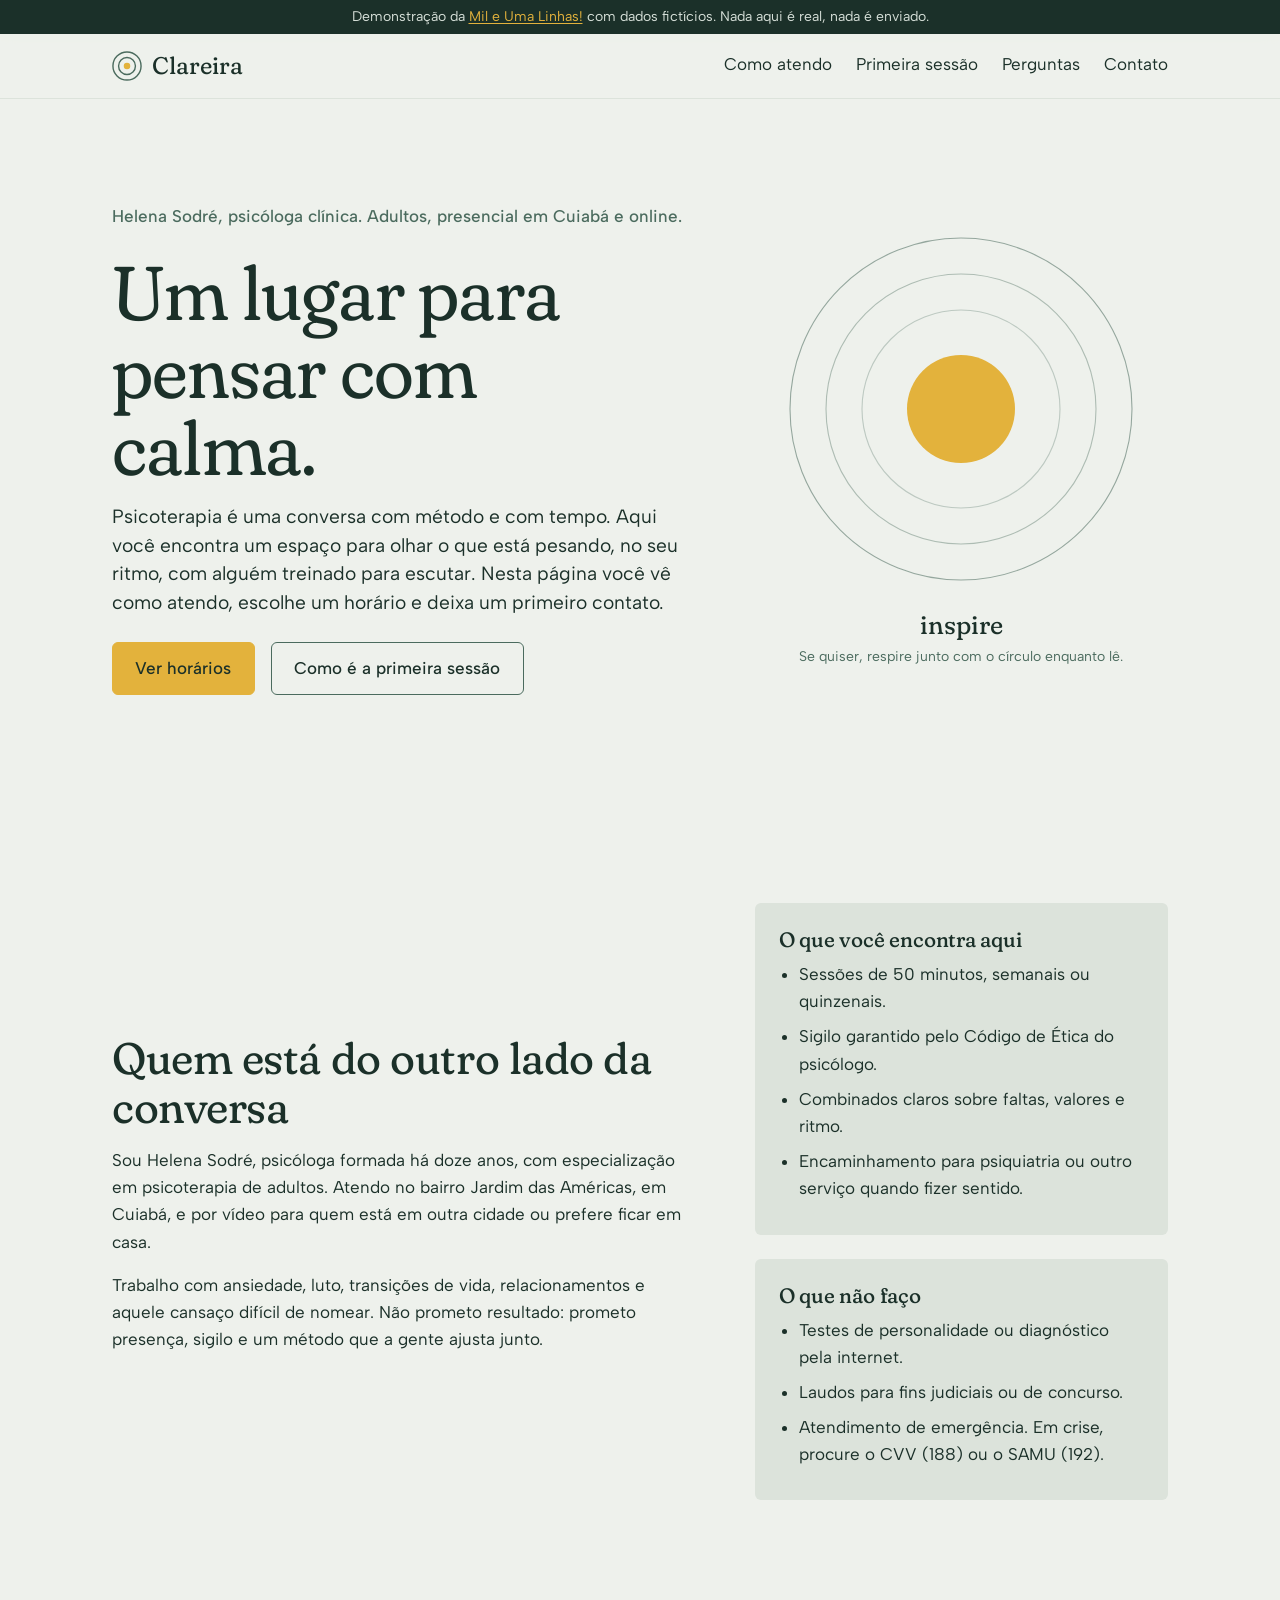
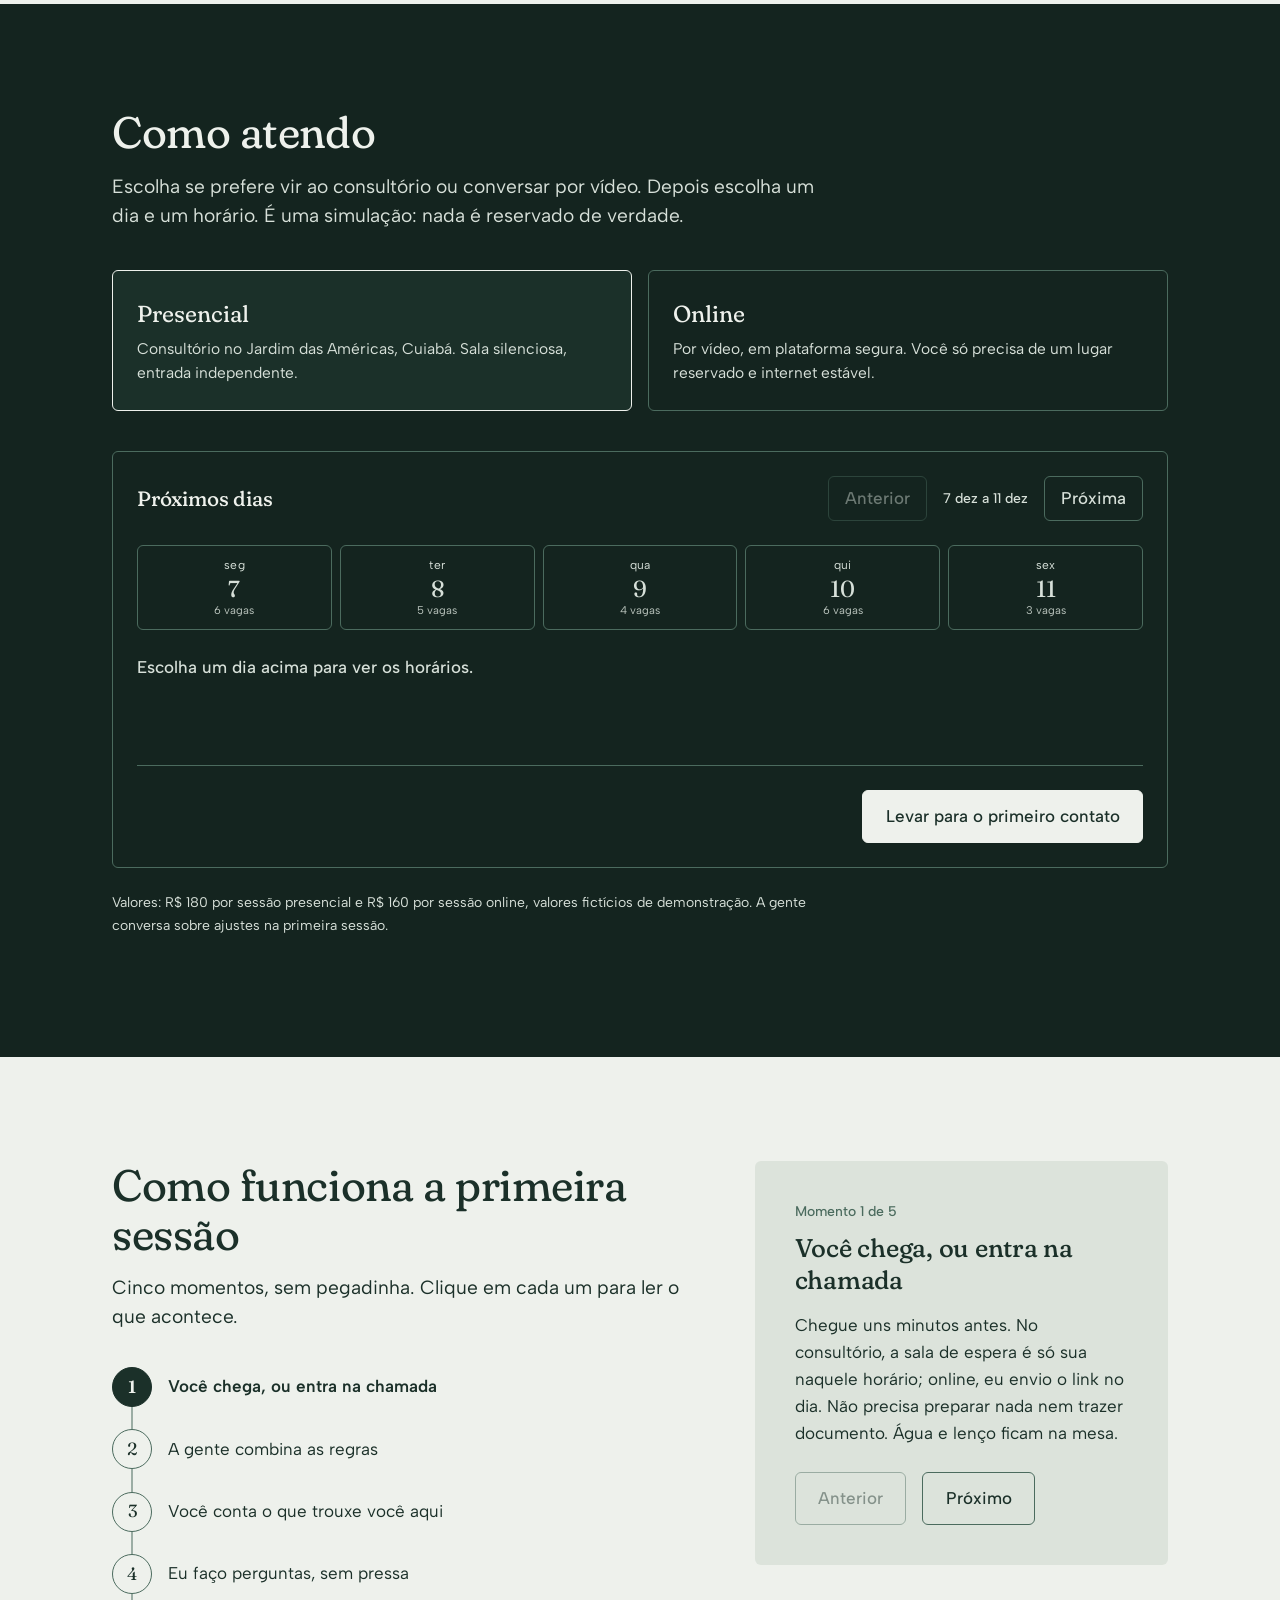
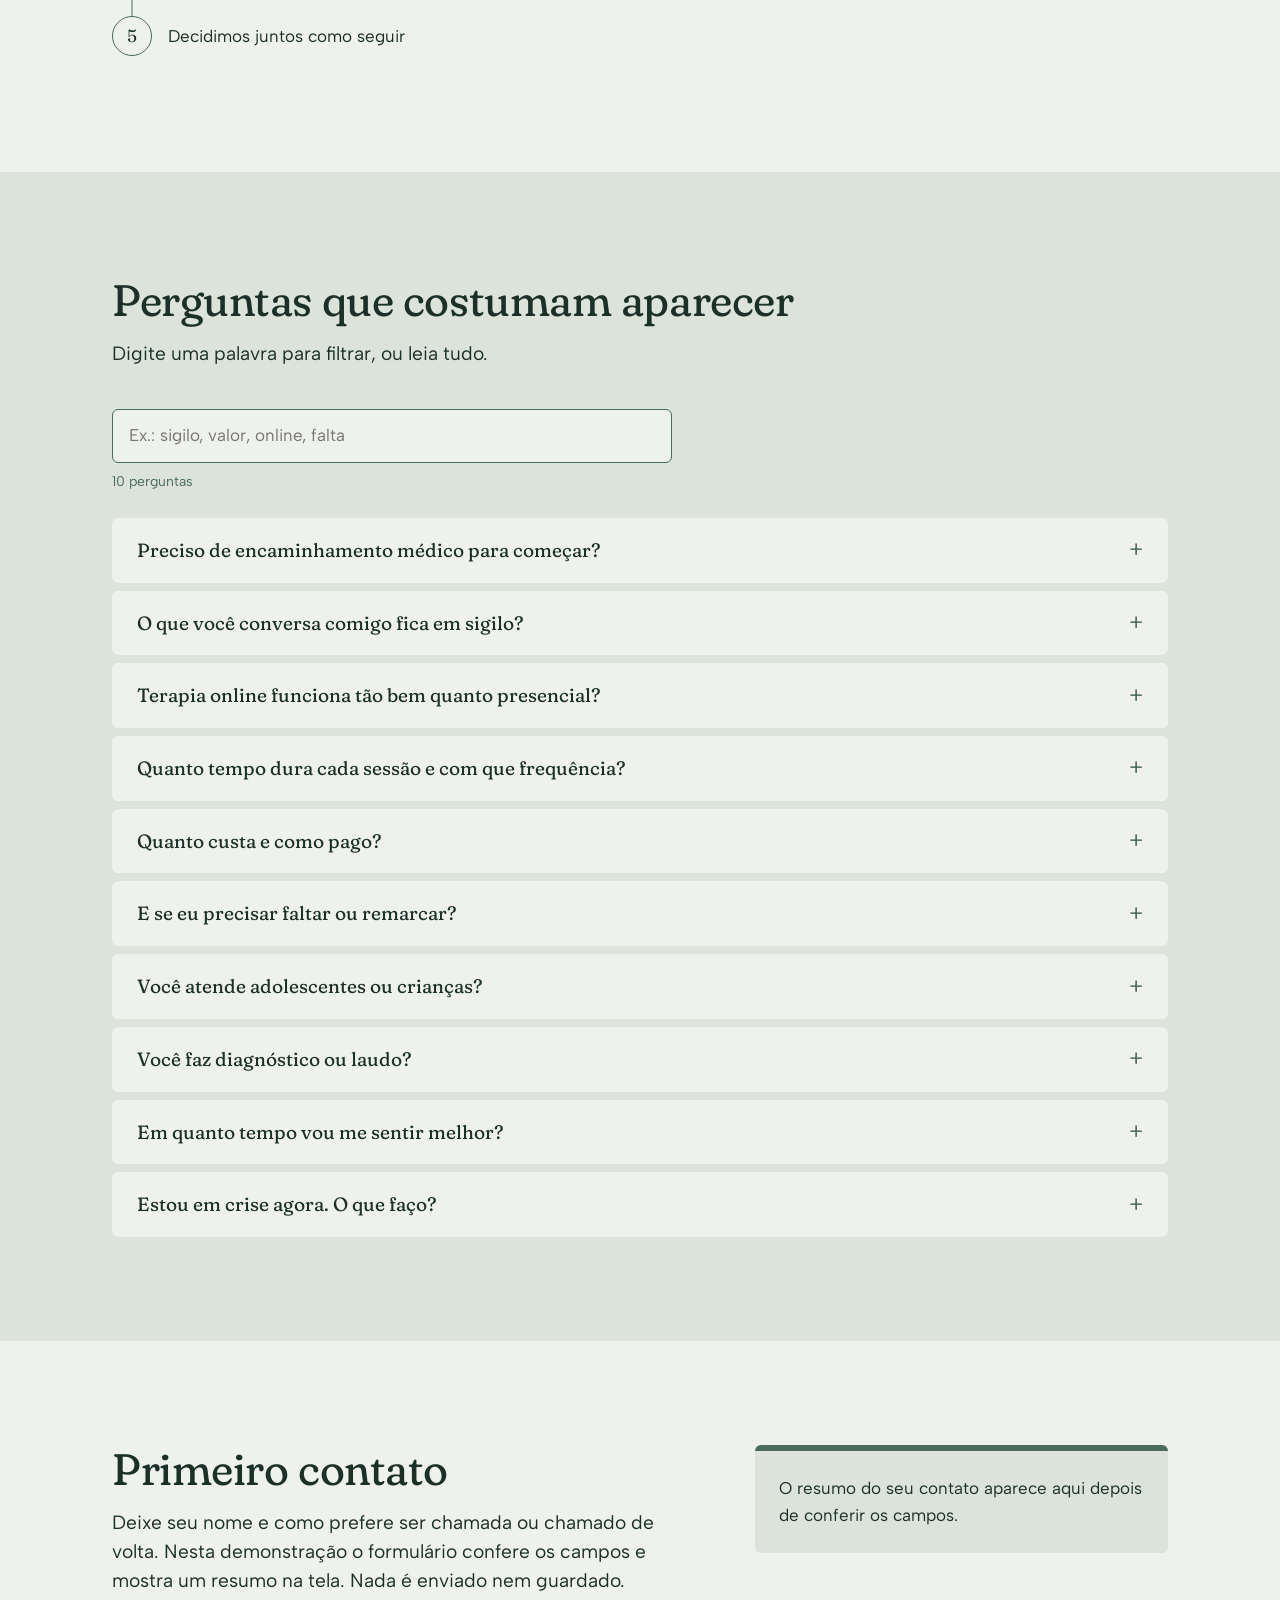
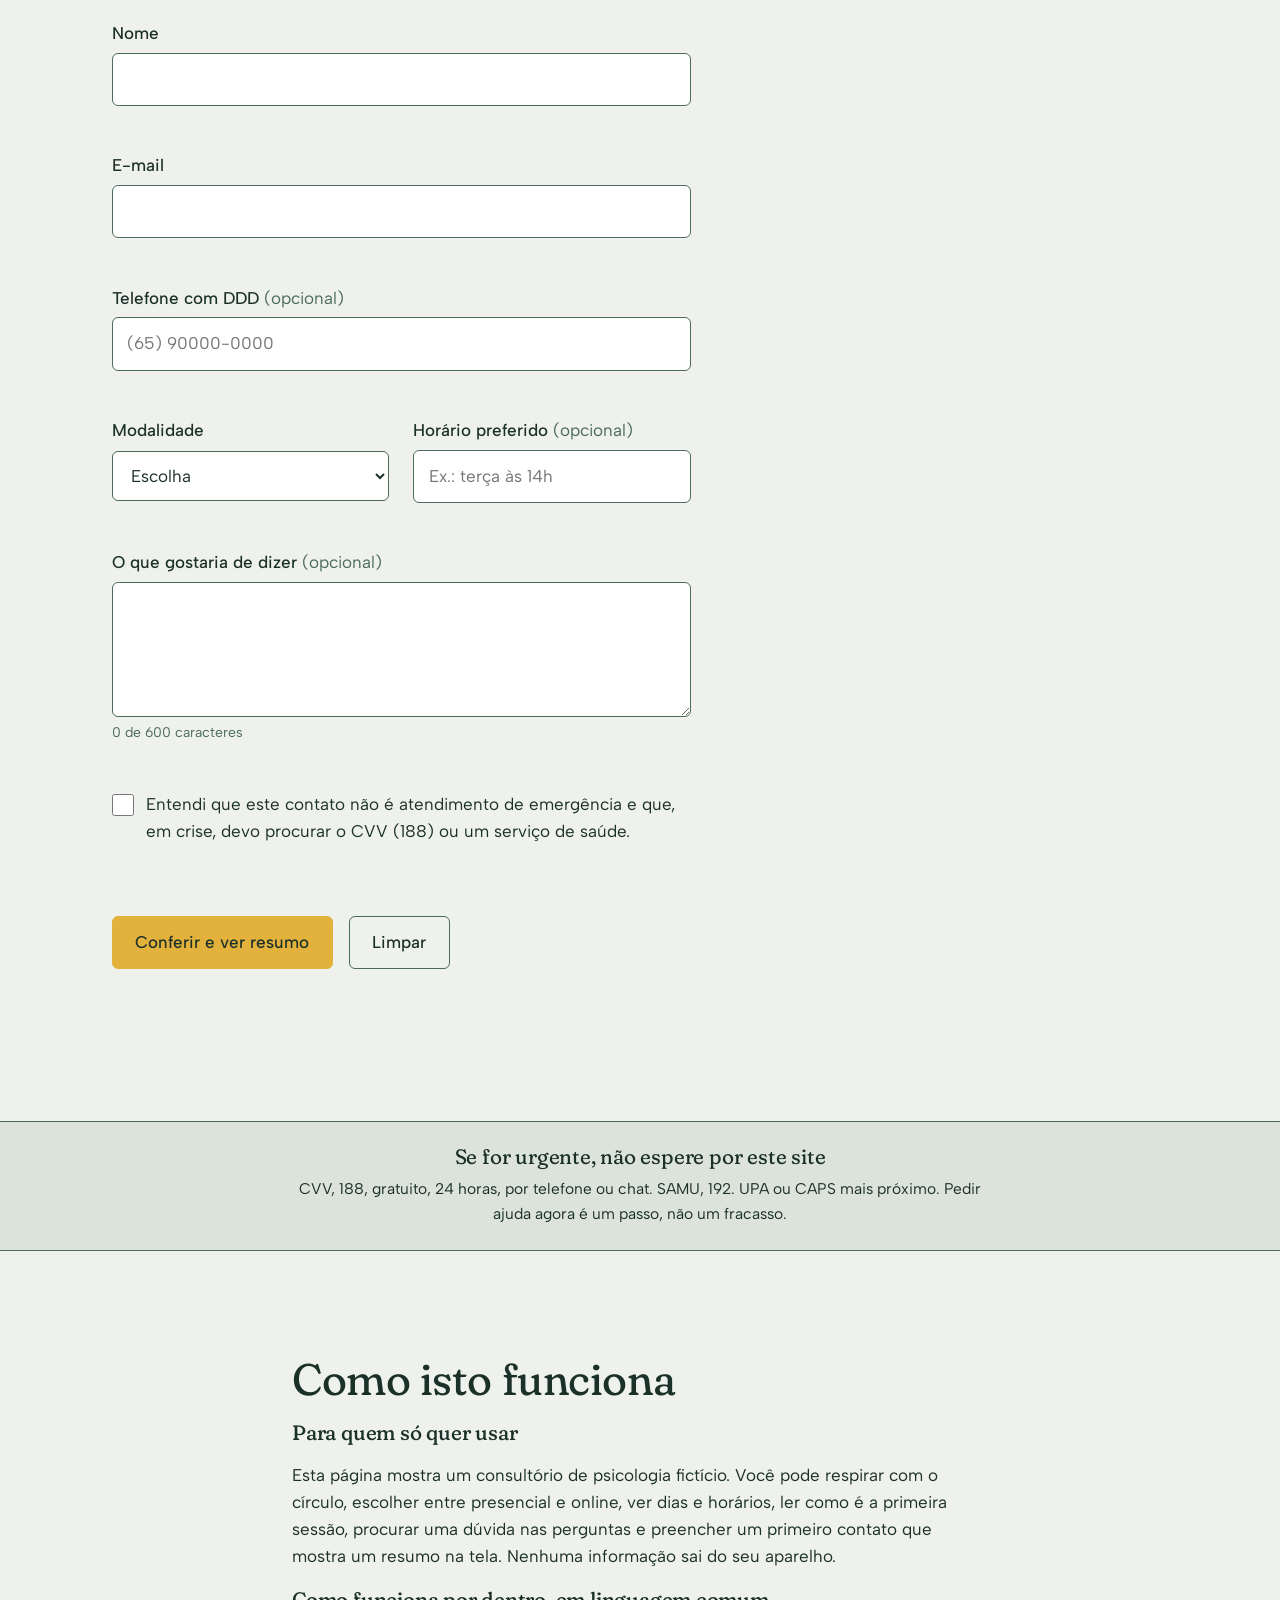
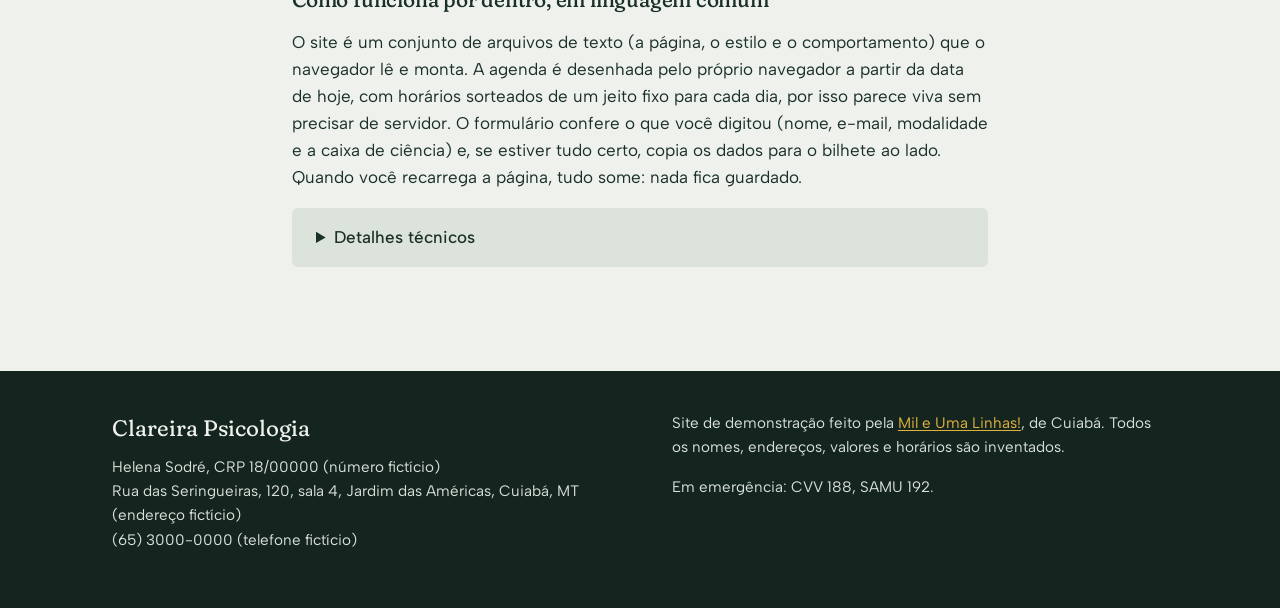
==== index.html @ 609eac0f "Cria site de demonstração Clareira Psicologia Site estático de vitrine para a profissão de psicólogo" ====
<!DOCTYPE html>
<html lang="pt-BR">
<head>
  <meta charset="utf-8">
  <meta name="viewport" content="width=device-width, initial-scale=1">
  <meta http-equiv="Content-Security-Policy" content="default-src 'self'; script-src 'self'; style-src 'self'; img-src 'self' data:; font-src 'self'; connect-src 'none'; object-src 'none'; base-uri 'self'; form-action 'none'">
  <title>Clareira Psicologia | Um lugar para pensar com calma</title>
  <meta name="description" content="Consultório fictício de psicologia para adultos, presencial em Cuiabá e online. Demonstração da Mil e Uma Linhas! com dados fictícios.">
  <meta name="theme-color" content="#14241F">
  <link rel="canonical" href="https://toshiro01001.github.io/psicologia/">
  <link rel="icon" href="favicon.svg" type="image/svg+xml">
  <link rel="preload" href="fonts/fraunces-latin-full-normal.woff2" as="font" type="font/woff2" crossorigin>
  <link rel="preload" href="fonts/albert-sans-latin-wght-normal.woff2" as="font" type="font/woff2" crossorigin>
  <link rel="stylesheet" href="css/estilo.css">
</head>
<body>
  <a class="pular" href="#inicio">Ir para o conteúdo</a>

  <p class="faixa-demo">
    Demonstração da <a href="https://mileumalinhas.com.br" rel="noopener">Mil e Uma Linhas!</a> com dados fictícios. Nada aqui é real, nada é enviado.
  </p>

  <header class="topo">
    <div class="contem topo-linha">
      <a class="marca" href="#inicio" aria-label="Clareira Psicologia, início">
        <svg class="marca-icone" viewBox="0 0 32 32" aria-hidden="true" focusable="false">
          <circle cx="16" cy="16" r="15" fill="none" stroke="currentColor" stroke-width="1.5"/>
          <circle cx="16" cy="16" r="9" fill="none" stroke="currentColor" stroke-width="1.5"/>
          <circle cx="16" cy="16" r="3.5" fill="#E3B23C"/>
        </svg>
        <span>Clareira</span>
      </a>
      <button class="menu-botao" type="button" aria-expanded="false" aria-controls="menu">Menu</button>
      <nav id="menu" class="menu" aria-label="Seções do site">
        <a href="#atendimento">Como atendo</a>
        <a href="#primeira-sessao">Primeira sessão</a>
        <a href="#perguntas">Perguntas</a>
        <a href="#contato">Contato</a>
      </nav>
    </div>
  </header>

  <main id="inicio">

    <!-- Início -->
    <section class="abre" aria-labelledby="titulo-abre">
      <div class="contem abre-grade">
        <div class="abre-texto">
          <p class="abre-quem">Helena Sodré, psicóloga clínica. Adultos, presencial em Cuiabá e online.</p>
          <h1 id="titulo-abre">Um lugar para pensar com calma.</h1>
          <p class="lide">Psicoterapia é uma conversa com método e com tempo. Aqui você encontra um espaço para olhar o que está pesando, no seu ritmo, com alguém treinado para escutar. Nesta página você vê como atendo, escolhe um horário e deixa um primeiro contato.</p>
          <div class="acoes">
            <a class="botao botao-sol" href="#atendimento">Ver horários</a>
            <a class="botao botao-linha" href="#primeira-sessao">Como é a primeira sessão</a>
          </div>
        </div>
        <figure class="respira" aria-labelledby="respira-legenda">
          <svg class="respira-svg" viewBox="0 0 400 400" aria-hidden="true" focusable="false">
            <circle class="anel anel-1" cx="200" cy="200" r="190"/>
            <circle class="anel anel-2" cx="200" cy="200" r="150"/>
            <circle class="anel anel-3" cx="200" cy="200" r="110"/>
            <circle class="sol" cx="200" cy="200" r="60"/>
          </svg>
          <figcaption id="respira-legenda" class="respira-legenda">
            <span class="respira-palavra" data-respira aria-live="off">inspire</span>
            <span class="respira-nota">Se quiser, respire junto com o círculo enquanto lê.</span>
          </figcaption>
        </figure>
      </div>
    </section>

    <!-- Quem sou -->
    <section class="secao" id="sobre" aria-labelledby="titulo-sobre">
      <div class="contem grade-2">
        <div>
          <h2 id="titulo-sobre">Quem está do outro lado da conversa</h2>
          <p>Sou Helena Sodré, psicóloga formada há doze anos, com especialização em psicoterapia de adultos. Atendo no bairro Jardim das Américas, em Cuiabá, e por vídeo para quem está em outra cidade ou prefere ficar em casa.</p>
          <p>Trabalho com ansiedade, luto, transições de vida, relacionamentos e aquele cansaço difícil de nomear. Não prometo resultado: prometo presença, sigilo e um método que a gente ajusta junto.</p>
        </div>
        <div class="lista-dupla">
          <div class="lista-bloco">
            <h3>O que você encontra aqui</h3>
            <ul>
              <li>Sessões de 50 minutos, semanais ou quinzenais.</li>
              <li>Sigilo garantido pelo Código de Ética do psicólogo.</li>
              <li>Combinados claros sobre faltas, valores e ritmo.</li>
              <li>Encaminhamento para psiquiatria ou outro serviço quando fizer sentido.</li>
            </ul>
          </div>
          <div class="lista-bloco">
            <h3>O que não faço</h3>
            <ul>
              <li>Testes de personalidade ou diagnóstico pela internet.</li>
              <li>Laudos para fins judiciais ou de concurso.</li>
              <li>Atendimento de emergência. Em crise, procure o CVV (188) ou o SAMU (192).</li>
            </ul>
          </div>
        </div>
      </div>
    </section>

    <!-- Como atendo: modalidade + agenda -->
    <section class="secao escura" id="atendimento" aria-labelledby="titulo-atend">
      <div class="contem">
        <div class="cabeca-secao">
          <h2 id="titulo-atend">Como atendo</h2>
          <p class="lide">Escolha se prefere vir ao consultório ou conversar por vídeo. Depois escolha um dia e um horário. É uma simulação: nada é reservado de verdade.</p>
        </div>

        <fieldset class="modalidade" data-modalidade>
          <legend class="visualmente-oculto">Modalidade de atendimento</legend>
          <label class="opcao">
            <input type="radio" name="modalidade" value="presencial" checked>
            <span class="opcao-caixa">
              <span class="opcao-titulo">Presencial</span>
              <span class="opcao-desc">Consultório no Jardim das Américas, Cuiabá. Sala silenciosa, entrada independente.</span>
            </span>
          </label>
          <label class="opcao">
            <input type="radio" name="modalidade" value="online">
            <span class="opcao-caixa">
              <span class="opcao-titulo">Online</span>
              <span class="opcao-desc">Por vídeo, em plataforma segura. Você só precisa de um lugar reservado e internet estável.</span>
            </span>
          </label>
        </fieldset>

        <div class="agenda" data-agenda>
          <div class="agenda-topo">
            <h3 class="agenda-titulo">Próximos dias</h3>
            <div class="agenda-nav">
              <button type="button" class="botao botao-escuro" data-semana="-1" aria-label="Semana anterior">Anterior</button>
              <span class="agenda-periodo" data-periodo aria-live="polite"></span>
              <button type="button" class="botao botao-escuro" data-semana="1" aria-label="Próxima semana">Próxima</button>
            </div>
          </div>
          <div class="agenda-dias" data-dias role="group" aria-label="Dias da semana"></div>
          <div class="agenda-horarios">
            <p class="agenda-dia-escolhido" data-dia-texto>Escolha um dia acima para ver os horários.</p>
            <div class="horarios" data-horarios role="group" aria-label="Horários disponíveis"></div>
          </div>
          <div class="agenda-resumo" data-resumo hidden>
            <p class="agenda-resumo-texto" data-resumo-texto></p>
            <a class="botao botao-claro" href="#contato" data-levar>Levar para o primeiro contato</a>
          </div>
        </div>

        <p class="nota-escura">Valores: R$ 180 por sessão presencial e R$ 160 por sessão online, valores fictícios de demonstração. A gente conversa sobre ajustes na primeira sessão.</p>
      </div>
    </section>

    <!-- Primeira sessão -->
    <section class="secao" id="primeira-sessao" aria-labelledby="titulo-primeira">
      <div class="contem grade-2 grade-2-topo">
        <div>
          <h2 id="titulo-primeira">Como funciona a primeira sessão</h2>
          <p class="lide">Cinco momentos, sem pegadinha. Clique em cada um para ler o que acontece.</p>
          <ol class="passos" data-passos>
            <li><button type="button" class="passo ativo" aria-current="step" data-passo="0"><span class="passo-num" aria-hidden="true">1</span><span>Você chega, ou entra na chamada</span></button></li>
            <li><button type="button" class="passo" data-passo="1"><span class="passo-num" aria-hidden="true">2</span><span>A gente combina as regras</span></button></li>
            <li><button type="button" class="passo" data-passo="2"><span class="passo-num" aria-hidden="true">3</span><span>Você conta o que trouxe você aqui</span></button></li>
            <li><button type="button" class="passo" data-passo="3"><span class="passo-num" aria-hidden="true">4</span><span>Eu faço perguntas, sem pressa</span></button></li>
            <li><button type="button" class="passo" data-passo="4"><span class="passo-num" aria-hidden="true">5</span><span>Decidimos juntos como seguir</span></button></li>
          </ol>
        </div>
        <div class="passo-painel" data-passo-painel aria-live="polite">
          <p class="passo-etiqueta" data-passo-etiqueta>Momento 1 de 5</p>
          <h3 data-passo-titulo>Você chega, ou entra na chamada</h3>
          <p data-passo-texto>Chegue uns minutos antes. No consultório, a sala de espera é só sua naquele horário; online, eu envio o link no dia. Não precisa preparar nada nem trazer documento. Água e lenço ficam na mesa.</p>
          <div class="passo-controles">
            <button type="button" class="botao botao-linha" data-passo-ant>Anterior</button>
            <button type="button" class="botao botao-linha" data-passo-prox>Próximo</button>
          </div>
        </div>
      </div>
    </section>

    <!-- Perguntas frequentes -->
    <section class="secao pedra" id="perguntas" aria-labelledby="titulo-faq">
      <div class="contem">
        <div class="cabeca-secao">
          <h2 id="titulo-faq">Perguntas que costumam aparecer</h2>
          <p class="lide">Digite uma palavra para filtrar, ou leia tudo.</p>
        </div>
        <div class="busca">
          <label for="busca-faq" class="visualmente-oculto">Buscar nas perguntas</label>
          <input id="busca-faq" type="search" placeholder="Ex.: sigilo, valor, online, falta" autocomplete="off" data-busca>
          <p class="busca-conta" data-busca-conta aria-live="polite">10 perguntas</p>
        </div>
        <div class="faq" data-faq>
          <details class="faq-item" data-faq-item>
            <summary>Preciso de encaminhamento médico para começar?</summary>
            <p>Não. Você pode me procurar diretamente. Se em algum momento eu perceber que um acompanhamento psiquiátrico ajudaria, converso com você e indico um profissional de confiança.</p>
          </details>
          <details class="faq-item" data-faq-item>
            <summary>O que você conversa comigo fica em sigilo?</summary>
            <p>Sim. O sigilo é obrigação ética e legal do psicólogo. As exceções são raras e previstas em lei, como risco grave para você ou para outra pessoa, e mesmo nesses casos eu converso com você antes de qualquer passo.</p>
          </details>
          <details class="faq-item" data-faq-item>
            <summary>Terapia online funciona tão bem quanto presencial?</summary>
            <p>Para a maior parte das pessoas, sim. O que faz diferença é a regularidade e o vínculo, não o lugar. Online pede um ambiente reservado e internet estável. Se eu perceber que o formato não está ajudando, a gente conversa sobre mudar.</p>
          </details>
          <details class="faq-item" data-faq-item>
            <summary>Quanto tempo dura cada sessão e com que frequência?</summary>
            <p>Cada sessão dura 50 minutos. Começamos com encontros semanais, que é o ritmo que costuma dar mais continuidade. Depois podemos ajustar para quinzenal, dependendo do que fizer sentido para você.</p>
          </details>
          <details class="faq-item" data-faq-item>
            <summary>Quanto custa e como pago?</summary>
            <p>Nesta demonstração, R$ 180 a sessão presencial e R$ 160 a online, valores fictícios. O pagamento seria por Pix ou transferência, até o dia da sessão. Emito recibo para reembolso de plano de saúde quando você pedir.</p>
          </details>
          <details class="faq-item" data-faq-item>
            <summary>E se eu precisar faltar ou remarcar?</summary>
            <p>Avisando até 24 horas antes, a gente remarca sem custo. Faltas sem aviso são cobradas, porque o horário fica reservado para você. Imprevistos acontecem, e a regra existe para proteger o compromisso dos dois lados.</p>
          </details>
          <details class="faq-item" data-faq-item>
            <summary>Você atende adolescentes ou crianças?</summary>
            <p>Não. Meu trabalho é com adultos a partir de 18 anos. Se você procura atendimento para um filho ou filha, posso indicar colegas que trabalham com essa faixa.</p>
          </details>
          <details class="faq-item" data-faq-item>
            <summary>Você faz diagnóstico ou laudo?</summary>
            <p>Não realizo avaliação psicológica para laudos, perícias ou concursos. Também não faço diagnóstico pela internet. O meu trabalho é a psicoterapia, e se uma avaliação formal for necessária eu indico quem faz.</p>
          </details>
          <details class="faq-item" data-faq-item>
            <summary>Em quanto tempo vou me sentir melhor?</summary>
            <p>Não dá para prometer prazo, e desconfie de quem promete. Algumas pessoas sentem alívio nas primeiras semanas só por ter um espaço para falar; outras precisam de mais tempo. O que eu garanto é revisar com você, de tempos em tempos, se o processo está fazendo sentido.</p>
          </details>
          <details class="faq-item" data-faq-item>
            <summary>Estou em crise agora. O que faço?</summary>
            <p>Este site não é um serviço de emergência. Se você está em risco ou pensando em se machucar, ligue para o CVV no 188 (gratuito, 24 horas), para o SAMU no 192, ou vá à UPA ou ao CAPS mais próximo. Depois, se quiser, me procure.</p>
          </details>
        </div>
        <p class="faq-vazio" data-faq-vazio hidden>Nenhuma pergunta com essa palavra. Tente outra ou escreva sua dúvida no formulário de contato.</p>
      </div>
    </section>

    <!-- Primeiro contato -->
    <section class="secao" id="contato" aria-labelledby="titulo-contato">
      <div class="contem grade-2 grade-2-topo">
        <div>
          <h2 id="titulo-contato">Primeiro contato</h2>
          <p class="lide">Deixe seu nome e como prefere ser chamada ou chamado de volta. Nesta demonstração o formulário confere os campos e mostra um resumo na tela. Nada é enviado nem guardado.</p>
          <form class="formulario" data-form novalidate>
            <div class="campo">
              <label for="f-nome">Nome</label>
              <input id="f-nome" name="nome" type="text" autocomplete="name" required aria-describedby="e-nome">
              <p class="erro" id="e-nome" aria-live="polite"></p>
            </div>
            <div class="campo">
              <label for="f-email">E-mail</label>
              <input id="f-email" name="email" type="email" autocomplete="email" required aria-describedby="e-email">
              <p class="erro" id="e-email" aria-live="polite"></p>
            </div>
            <div class="campo">
              <label for="f-fone">Telefone com DDD <span class="opcional">(opcional)</span></label>
              <input id="f-fone" name="fone" type="tel" inputmode="numeric" autocomplete="tel" placeholder="(65) 90000-0000" aria-describedby="e-fone">
              <p class="erro" id="e-fone" aria-live="polite"></p>
            </div>
            <div class="campo-linha">
              <div class="campo">
                <label for="f-modalidade">Modalidade</label>
                <select id="f-modalidade" name="modalidade" required aria-describedby="e-modalidade">
                  <option value="">Escolha</option>
                  <option value="presencial">Presencial, em Cuiabá</option>
                  <option value="online">Online, por vídeo</option>
                </select>
                <p class="erro" id="e-modalidade" aria-live="polite"></p>
              </div>
              <div class="campo">
                <label for="f-horario">Horário preferido <span class="opcional">(opcional)</span></label>
                <input id="f-horario" name="horario" type="text" placeholder="Ex.: terça às 14h" aria-describedby="e-horario">
                <p class="erro" id="e-horario" aria-live="polite"></p>
              </div>
            </div>
            <div class="campo">
              <label for="f-msg">O que gostaria de dizer <span class="opcional">(opcional)</span></label>
              <textarea id="f-msg" name="mensagem" rows="4" maxlength="600" aria-describedby="e-msg c-msg"></textarea>
              <p class="conta" id="c-msg" data-conta>0 de 600 caracteres</p>
              <p class="erro" id="e-msg" aria-live="polite"></p>
            </div>
            <div class="campo campo-check">
              <input id="f-ciente" name="ciente" type="checkbox" required aria-describedby="e-ciente">
              <label for="f-ciente">Entendi que este contato não é atendimento de emergência e que, em crise, devo procurar o CVV (188) ou um serviço de saúde.</label>
              <p class="erro" id="e-ciente" aria-live="polite"></p>
            </div>
            <div class="acoes">
              <button type="submit" class="botao botao-sol">Conferir e ver resumo</button>
              <button type="reset" class="botao botao-linha" data-limpar>Limpar</button>
            </div>
            <p class="form-aviso" data-form-aviso aria-live="assertive"></p>
          </form>
        </div>
        <aside class="bilhete" data-bilhete aria-live="polite" aria-label="Resumo do contato">
          <p class="bilhete-vazio" data-bilhete-vazio>O resumo do seu contato aparece aqui depois de conferir os campos.</p>
          <div class="bilhete-conteudo" data-bilhete-conteudo hidden>
            <h3>Resumo do que você preencheu</h3>
            <dl data-bilhete-lista></dl>
            <p class="bilhete-nota">Em um site de verdade, esse resumo seguiria por e-mail ou mensagem para a psicóloga, e você receberia a confirmação. Aqui ele fica só na sua tela.</p>
          </div>
        </aside>
      </div>
    </section>

    <!-- Emergência -->
    <aside class="emergencia" aria-labelledby="titulo-emerg">
      <div class="contem">
        <h2 id="titulo-emerg" class="emergencia-titulo">Se for urgente, não espere por este site</h2>
        <p>CVV, 188, gratuito, 24 horas, por telefone ou chat. SAMU, 192. UPA ou CAPS mais próximo. Pedir ajuda agora é um passo, não um fracasso.</p>
      </div>
    </aside>

    <!-- Como isto funciona -->
    <section class="secao" id="como-funciona" aria-labelledby="titulo-como">
      <div class="contem estreito">
        <h2 id="titulo-como">Como isto funciona</h2>
        <h3>Para quem só quer usar</h3>
        <p>Esta página mostra um consultório de psicologia fictício. Você pode respirar com o círculo, escolher entre presencial e online, ver dias e horários, ler como é a primeira sessão, procurar uma dúvida nas perguntas e preencher um primeiro contato que mostra um resumo na tela. Nenhuma informação sai do seu aparelho.</p>
        <h3>Como funciona por dentro, em linguagem comum</h3>
        <p>O site é um conjunto de arquivos de texto (a página, o estilo e o comportamento) que o navegador lê e monta. A agenda é desenhada pelo próprio navegador a partir da data de hoje, com horários sorteados de um jeito fixo para cada dia, por isso parece viva sem precisar de servidor. O formulário confere o que você digitou (nome, e-mail, modalidade e a caixa de ciência) e, se estiver tudo certo, copia os dados para o bilhete ao lado. Quando você recarrega a página, tudo some: nada fica guardado.</p>
        <details class="tecnico">
          <summary>Detalhes técnicos</summary>
          <ul>
            <li>HTML, CSS e JavaScript puros, sem framework, sem biblioteca, sem CDN, sem analytics.</li>
            <li>Fontes locais em <code>fonts/</code>: Fraunces e Albert Sans, variáveis, licença SIL OFL 1.1.</li>
            <li><code>Content-Security-Policy</code> por <code>meta</code>: <code>default-src 'self'</code>, sem script inline, sem estilo inline, <code>connect-src 'none'</code>, <code>form-action 'none'</code>.</li>
            <li>Agenda: dias úteis gerados a partir de <code>new Date()</code>; horários por função determinística do índice do dia, então o mesmo dia mostra sempre os mesmos horários.</li>
            <li>Formulário com <code>novalidate</code> e validação própria em JavaScript; mensagens de erro ligadas aos campos por <code>aria-describedby</code>; resumo montado com <code>textContent</code>, nunca <code>innerHTML</code>.</li>
            <li>Busca das perguntas: filtro por <code>includes</code> em texto normalizado sem acentos, com contagem em <code>aria-live</code>.</li>
            <li>Círculo de respiração: SVG inline animado com <code>@keyframes</code>; a palavra troca por <code>setInterval</code> sincronizado ao ciclo de 12 segundos; com <code>prefers-reduced-motion</code> tudo fica estático.</li>
            <li>Sem <code>localStorage</code>, sem cookies, sem requisições de rede além dos próprios arquivos.</li>
            <li>Testes em <code>tests/site.cjs</code> com Playwright: 1280x900, iPhone 13 e 320px; verifica console, rolagem horizontal e as quatro funções.</li>
          </ul>
        </details>
      </div>
    </section>
  </main>

  <footer class="rodape">
    <div class="contem rodape-grade">
      <div>
        <p class="rodape-marca">Clareira Psicologia</p>
        <p>Helena Sodré, CRP 18/00000 (número fictício)<br>Rua das Seringueiras, 120, sala 4, Jardim das Américas, Cuiabá, MT (endereço fictício)<br>(65) 3000-0000 (telefone fictício)</p>
      </div>
      <div>
        <p>Site de demonstração feito pela <a href="https://mileumalinhas.com.br" rel="noopener">Mil e Uma Linhas!</a>, de Cuiabá. Todos os nomes, endereços, valores e horários são inventados.</p>
        <p>Em emergência: CVV 188, SAMU 192.</p>
      </div>
    </div>
  </footer>

  <script src="js/site.js" defer></script>
</body>
</html>
---- css/estilo.css ----
/* Clareira Psicologia: estilo único. Paleta e tipografia descritas em docs/identidade.md */

@font-face {
  font-family: "Fraunces";
  font-style: normal;
  font-weight: 100 900;
  font-display: swap;
  src: url("../fonts/fraunces-latin-full-normal.woff2") format("woff2-variations");
}
@font-face {
  font-family: "Albert Sans";
  font-style: normal;
  font-weight: 100 900;
  font-display: swap;
  src: url("../fonts/albert-sans-latin-wght-normal.woff2") format("woff2-variations");
}
@font-face {
  font-family: "Albert Sans";
  font-style: italic;
  font-weight: 100 900;
  font-display: swap;
  src: url("../fonts/albert-sans-latin-wght-italic.woff2") format("woff2-variations");
}

:root {
  --nevoa: #EEF1EC;
  --pinho: #1B3029;
  --musgo: #4B6B5E;
  --pedra: #DCE3DB;
  --noite: #14241F;
  --sol: #E3B23C;
  --sol-escuro: #B98A1F;
  --claro-sobre-noite: #D7E0D9;
  --erro: #9A3B2E;

  --titulo: "Fraunces", Georgia, serif;
  --corpo: "Albert Sans", system-ui, sans-serif;

  --t-h1: clamp(2.5rem, 6.5vw, 4.75rem);
  --t-h2: clamp(1.85rem, 3.6vw, 2.75rem);
  --t-h3: 1.3rem;
  --t-lide: 1.2rem;
  --t-corpo: 1.0625rem;
  --t-legenda: 0.875rem;

  --e1: 0.5rem;
  --e2: 1rem;
  --e3: 1.5rem;
  --e4: 2.5rem;
  --e5: 4rem;
  --e6: 6.5rem;

  --raio: 6px;
  --contem: 1120px;
  --margem: 16px;
  --foco: 3px solid var(--sol);
}

@media (min-width: 720px) {
  :root { --margem: 32px; }
}

*, *::before, *::after { box-sizing: border-box; }

html { scroll-behavior: smooth; -webkit-text-size-adjust: 100%; }

body {
  margin: 0;
  background: var(--nevoa);
  color: var(--pinho);
  font-family: var(--corpo);
  font-size: var(--t-corpo);
  line-height: 1.6;
  overflow-x: hidden;
  overflow-wrap: anywhere;
}

h1, h2, h3 {
  font-family: var(--titulo);
  font-variation-settings: "SOFT" 100, "WONK" 1;
  font-weight: 400;
  letter-spacing: -0.01em;
  margin: 0 0 var(--e2);
}
h1 { font-size: var(--t-h1); font-weight: 380; line-height: 1.02; }
h2 { font-size: var(--t-h2); line-height: 1.1; }
h3 { font-size: var(--t-h3); font-weight: 450; line-height: 1.25; }
p { margin: 0 0 var(--e2); }
ul, ol { margin: 0 0 var(--e2); padding-left: 1.2em; }
li { margin-bottom: var(--e1); }
a { color: inherit; text-decoration-thickness: 1px; text-underline-offset: 0.15em; }
code { font-family: ui-monospace, "SF Mono", Menlo, Consolas, monospace; font-size: 0.92em; background: var(--pedra); padding: 0.05em 0.35em; border-radius: 4px; }

:focus-visible { outline: var(--foco); outline-offset: 3px; }

.visualmente-oculto {
  position: absolute !important;
  width: 1px; height: 1px;
  overflow: hidden; clip: rect(0 0 0 0);
  white-space: nowrap; border: 0; padding: 0; margin: -1px;
}

.pular {
  position: absolute; left: var(--margem); top: -100px;
  background: var(--pinho); color: var(--nevoa);
  padding: var(--e1) var(--e2); border-radius: var(--raio); z-index: 50;
}
.pular:focus { top: 3.2rem; }

.contem { max-width: var(--contem); margin: 0 auto; padding-inline: var(--margem); }
.estreito { max-width: 760px; }

/* Faixa de demonstração */
.faixa-demo {
  margin: 0;
  background: var(--pinho);
  color: var(--claro-sobre-noite);
  font-size: var(--t-legenda);
  text-align: center;
  padding: 0.45rem var(--margem);
  line-height: 1.4;
}
.faixa-demo a { color: var(--sol); }

/* Topo */
.topo {
  position: sticky; top: 0; z-index: 40;
  background: color-mix(in srgb, var(--nevoa) 92%, transparent);
  backdrop-filter: blur(8px);
  border-bottom: 1px solid var(--pedra);
}
.topo-linha {
  display: flex; align-items: center; justify-content: space-between;
  gap: var(--e2); min-height: 64px; flex-wrap: wrap;
}
.marca {
  display: inline-flex; align-items: center; gap: 0.6rem;
  font-family: var(--titulo); font-variation-settings: "SOFT" 100, "WONK" 1;
  font-size: 1.5rem; text-decoration: none; color: var(--pinho);
}
.marca-icone { width: 30px; height: 30px; color: var(--musgo); }
.menu { display: flex; gap: var(--e3); }
.menu a { text-decoration: none; padding: 0.4rem 0; border-bottom: 2px solid transparent; }
.menu a:hover { border-bottom-color: var(--musgo); }
.menu-botao { display: none; }

@media (max-width: 719px) {
  .menu-botao {
    display: inline-block;
    background: transparent; border: 1.5px solid var(--musgo); color: var(--pinho);
    font: inherit; font-weight: 500; padding: 0.4rem 0.9rem; border-radius: 999px; cursor: pointer;
  }
  .menu { display: none; width: 100%; flex-direction: column; gap: 0; padding-bottom: var(--e2); }
  .menu.aberto { display: flex; }
  .menu a { padding: 0.7rem 0; border-bottom: 1px solid var(--pedra); }
}

/* Botões */
.botao {
  display: inline-flex; align-items: center; justify-content: center;
  font: inherit; font-weight: 500; text-decoration: none; cursor: pointer;
  padding: 0.75rem 1.4rem; border-radius: var(--raio); border: 1.5px solid transparent;
  min-height: 44px; transition: background-color 150ms, color 150ms, border-color 150ms;
}
.botao-sol { background: var(--sol); color: var(--pinho); border-color: var(--sol); }
.botao-sol:hover { background: var(--sol-escuro); border-color: var(--sol-escuro); }
.botao-linha { background: transparent; color: var(--pinho); border-color: var(--musgo); }
.botao-linha:hover { background: var(--pedra); }
.botao-escuro { background: transparent; color: var(--claro-sobre-noite); border-color: var(--musgo); }
.botao-escuro:hover { background: var(--pinho); }
.botao-claro { background: var(--nevoa); color: var(--pinho); border-color: var(--nevoa); }
.botao-claro:hover { background: var(--pedra); border-color: var(--pedra); }
.botao:disabled { opacity: 0.45; cursor: not-allowed; }
.acoes { display: flex; flex-wrap: wrap; gap: var(--e2); margin-top: var(--e3); }

/* Abertura */
.abre { padding: var(--e4) 0 var(--e5); }
.abre-grade { display: grid; grid-template-columns: 1fr; gap: var(--e3); align-items: center; }
@media (max-width: 899px) {
  .abre .respira { order: -1; }
  .abre .respira-svg { width: 190px; }
  .abre .respira-palavra { font-size: 1.3rem; min-height: 1.8rem; }
  .abre .respira-nota { display: none; }
}
@media (min-width: 900px) {
  .abre { padding: var(--e6) 0; }
  .abre-grade { grid-template-columns: 7fr 5fr; gap: var(--e5); }
}
.abre-quem { color: var(--musgo); font-weight: 500; margin-bottom: var(--e3); }
.lide { font-size: var(--t-lide); line-height: 1.5; max-width: 38em; }

.respira { margin: 0; display: flex; flex-direction: column; align-items: center; text-align: center; }
.respira-svg { width: min(100%, 360px); height: auto; display: block; }
.anel { fill: none; stroke: var(--musgo); stroke-width: 1.2; opacity: 0.55; }
.anel-2 { opacity: 0.4; }
.anel-3 { opacity: 0.3; }
.sol {
  fill: var(--sol);
  transform-origin: 200px 200px;
  animation: respira 12s cubic-bezier(0.45, 0, 0.3, 1) infinite;
}
@keyframes respira {
  0% { transform: scale(1); }
  33% { transform: scale(1.9); }
  50% { transform: scale(1.9); }
  100% { transform: scale(1); }
}
.respira-legenda { margin-top: var(--e2); }
.respira-palavra {
  display: block; font-family: var(--titulo); font-variation-settings: "SOFT" 100, "WONK" 1;
  font-size: 1.6rem; color: var(--pinho); min-height: 2.2rem;
}
.respira-nota { display: block; color: var(--musgo); font-size: var(--t-legenda); }

/* Seções */
.secao { padding: var(--e5) 0; }
@media (min-width: 900px) { .secao { padding: var(--e6) 0; } }
.escura { background: var(--noite); color: var(--claro-sobre-noite); }
.escura h2, .escura h3 { color: var(--nevoa); }
.pedra { background: var(--pedra); }
.pedra code { background: var(--nevoa); }
.cabeca-secao { max-width: 46em; margin-bottom: var(--e4); }
.grade-2 { display: grid; grid-template-columns: 1fr; gap: var(--e4); align-items: center; }
.grade-2-topo { align-items: start; }
@media (min-width: 900px) { .grade-2 { grid-template-columns: 7fr 5fr; gap: var(--e5); } }

.lista-dupla { display: grid; gap: var(--e3); }
.lista-bloco { background: var(--pedra); padding: var(--e3); border-radius: var(--raio); }
.lista-bloco h3 { margin-bottom: var(--e1); }
.lista-bloco ul { margin: 0; }

/* Modalidade */
.modalidade { border: 0; padding: 0; margin: 0 0 var(--e4); display: grid; gap: var(--e2); }
@media (min-width: 720px) { .modalidade { grid-template-columns: 1fr 1fr; } }
.opcao { position: relative; display: block; cursor: pointer; }
.opcao input { position: absolute; opacity: 0; width: 1px; height: 1px; }
.opcao-caixa {
  display: block; padding: var(--e3); border-radius: var(--raio);
  border: 1.5px solid var(--musgo); transition: border-color 150ms, background-color 150ms;
}
.opcao-titulo { display: block; font-family: var(--titulo); font-variation-settings: "SOFT" 100, "WONK" 1; font-size: 1.45rem; color: var(--nevoa); margin-bottom: 0.25rem; }
.opcao-desc { display: block; font-size: 0.97rem; }
.opcao input:checked + .opcao-caixa { border-color: var(--nevoa); background: var(--pinho); }
.opcao input:focus-visible + .opcao-caixa { outline: var(--foco); outline-offset: 3px; }

/* Agenda */
.agenda { border: 1px solid var(--musgo); border-radius: var(--raio); padding: var(--e3); }
.agenda-topo { display: flex; flex-wrap: wrap; justify-content: space-between; align-items: center; gap: var(--e2); margin-bottom: var(--e3); }
.agenda-titulo { margin: 0; }
.agenda-nav { display: flex; align-items: center; gap: var(--e2); flex-wrap: wrap; }
.agenda-nav .botao { padding: 0.5rem 1rem; min-height: 40px; }
.agenda-periodo { font-size: var(--t-legenda); font-weight: 500; }
.agenda-dias { display: grid; grid-template-columns: repeat(5, 1fr); gap: var(--e1); margin-bottom: var(--e3); }
.dia {
  font: inherit; cursor: pointer; background: transparent; color: var(--claro-sobre-noite);
  border: 1.5px solid var(--musgo); border-radius: var(--raio); padding: 0.6rem 0.25rem;
  display: flex; flex-direction: column; align-items: center; gap: 0.1rem; min-height: 64px;
  transition: background-color 150ms, border-color 150ms;
}
.dia:hover { background: var(--pinho); }
.dia-semana { font-size: 0.75rem; letter-spacing: 0.02em; }
.dia-num { font-family: var(--titulo); font-size: 1.45rem; line-height: 1; }
.dia-vagas { font-size: 0.7rem; opacity: 0.85; }
.dia[aria-pressed="true"] { background: var(--nevoa); color: var(--pinho); border-color: var(--nevoa); }
.dia:disabled { opacity: 0.35; cursor: not-allowed; }
@media (max-width: 400px) {
  .dia-vagas { display: none; }
  .dia { min-height: 56px; }
}
.agenda-dia-escolhido { font-weight: 500; margin-bottom: var(--e2); }
.horarios { display: flex; flex-wrap: wrap; gap: var(--e1); min-height: 44px; }
.horario {
  font: inherit; font-weight: 500; cursor: pointer;
  background: transparent; color: var(--claro-sobre-noite); border: 1.5px solid var(--musgo);
  border-radius: 999px; padding: 0.5rem 1rem; min-height: 44px; min-width: 76px;
  transition: background-color 150ms, color 150ms;
}
.horario:hover { background: var(--pinho); }
.horario[aria-pressed="true"] { background: var(--sol); color: var(--pinho); border-color: var(--sol); }
.horarios-vazio { color: var(--claro-sobre-noite); font-size: 0.95rem; margin: 0; }
.agenda-resumo { margin-top: var(--e3); padding-top: var(--e3); border-top: 1px solid var(--musgo); display: flex; flex-wrap: wrap; justify-content: space-between; align-items: center; gap: var(--e2); }
.agenda-resumo-texto { margin: 0; }
.nota-escura { margin-top: var(--e3); font-size: var(--t-legenda); max-width: 50em; }

/* Primeira sessão */
.passos { list-style: none; padding: 0; margin: var(--e3) 0 0; position: relative; }
.passos::before {
  content: ""; position: absolute; left: 19px; top: 20px; bottom: 20px;
  width: 1.5px; background: var(--musgo); opacity: 0.5;
}
.passos li { margin: 0; }
.passo {
  position: relative; display: flex; align-items: center; gap: var(--e2); width: 100%; text-align: left;
  font: inherit; background: transparent; border: 0; cursor: pointer; color: var(--pinho);
  padding: 0.7rem 0.5rem 0.7rem 0; border-radius: var(--raio);
}
.passo-num {
  flex: 0 0 40px; width: 40px; height: 40px; border-radius: 50%;
  display: inline-flex; align-items: center; justify-content: center;
  background: var(--nevoa); border: 1.5px solid var(--musgo);
  font-family: var(--titulo); font-size: 1.1rem; transition: background-color 150ms, border-color 150ms;
}
.passo:hover .passo-num { background: var(--pedra); }
.passo.ativo { font-weight: 600; }
.passo.ativo .passo-num { background: var(--pinho); color: var(--nevoa); border-color: var(--pinho); }
.passo-painel { background: var(--pedra); border-radius: var(--raio); padding: var(--e3); }
@media (min-width: 900px) { .passo-painel { padding: var(--e4); position: sticky; top: 88px; } }
.passo-etiqueta { color: var(--musgo); font-size: var(--t-legenda); font-weight: 500; margin-bottom: var(--e1); }
.passo-painel h3 { font-size: 1.6rem; }
.passo-controles { display: flex; gap: var(--e2); margin-top: var(--e3); }
.passo-painel.troca > h3, .passo-painel.troca > [data-passo-texto] { animation: desliza 200ms ease-out; }
@keyframes desliza { from { opacity: 0; transform: translateY(6px); } to { opacity: 1; transform: none; } }

/* Perguntas */
.busca { max-width: 560px; margin-bottom: var(--e3); }
.busca input {
  width: 100%; font: inherit; padding: 0.8rem 1rem; border-radius: var(--raio);
  border: 1.5px solid var(--musgo); background: var(--nevoa); color: var(--pinho);
}
.busca-conta { font-size: var(--t-legenda); color: var(--musgo); margin: var(--e1) 0 0; }
.faq { display: grid; gap: var(--e1); }
.faq-item { background: var(--nevoa); border-radius: var(--raio); border: 1px solid transparent; }
.faq-item[open] { border-color: var(--musgo); }
.faq-item summary {
  cursor: pointer; padding: var(--e2) var(--e3); font-family: var(--titulo);
  font-variation-settings: "SOFT" 100, "WONK" 1; font-size: 1.2rem; list-style: none; position: relative; padding-right: 3rem;
}
.faq-item summary::-webkit-details-marker { display: none; }
.faq-item summary::after {
  content: "+"; position: absolute; right: var(--e3); top: 50%; transform: translateY(-50%);
  font-family: var(--corpo); font-size: 1.4rem; color: var(--musgo);
}
.faq-item[open] summary::after { content: "\2212"; }
.faq-item p { padding: 0 var(--e3) var(--e3); margin: 0; }
.faq-item mark { background: var(--sol); color: var(--pinho); padding: 0 0.1em; border-radius: 2px; }
.faq-vazio { margin-top: var(--e3); color: var(--musgo); }

/* Formulário */
.formulario { margin-top: var(--e3); display: grid; gap: var(--e3); }
.campo { display: grid; gap: 0.35rem; }
.campo label { font-weight: 500; }
.opcional { color: var(--musgo); font-weight: 400; }
.campo input, .campo select, .campo textarea {
  font: inherit; width: 100%; padding: 0.75rem 0.9rem; border-radius: var(--raio);
  border: 1.5px solid var(--musgo); background: #FFFFFF; color: var(--pinho);
}
.campo textarea { resize: vertical; min-height: 110px; }
.campo input[aria-invalid="true"], .campo select[aria-invalid="true"] { border-color: var(--erro); border-width: 2px; }
.campo-linha { display: grid; gap: var(--e3); }
@media (min-width: 560px) { .campo-linha { grid-template-columns: 1fr 1fr; } }
.erro { color: var(--erro); font-size: var(--t-legenda); font-weight: 500; margin: 0; min-height: 1.2em; }
.conta { color: var(--musgo); font-size: var(--t-legenda); margin: 0; }
.campo-check { grid-template-columns: auto 1fr; align-items: start; gap: 0.35rem 0.75rem; }
.campo-check input { width: 22px; height: 22px; margin: 0.15rem 0 0; accent-color: var(--pinho); }
.campo-check label { font-weight: 400; }
.campo-check .erro { grid-column: 1 / -1; }
.form-aviso { margin: 0; font-weight: 500; color: var(--erro); min-height: 1.4em; }
.form-aviso.ok { color: var(--musgo); }

.bilhete {
  background: var(--pedra); border-radius: var(--raio); padding: var(--e3);
  border-top: 6px solid var(--musgo);
}
@media (min-width: 900px) { .bilhete { position: sticky; top: 88px; } }
.bilhete-vazio { color: var(--pinho); margin: 0; }
.bilhete-conteudo dl { margin: 0 0 var(--e2); display: grid; grid-template-columns: auto 1fr; gap: 0.4rem var(--e2); }
.bilhete-conteudo dt { color: var(--musgo); font-size: var(--t-legenda); font-weight: 500; }
.bilhete-conteudo dd { margin: 0; }
.bilhete-nota { font-size: var(--t-legenda); color: var(--musgo); margin: 0; }

/* Emergência */
.emergencia { background: var(--pedra); border-top: 1px solid var(--musgo); border-bottom: 1px solid var(--musgo); padding: var(--e3) 0; }
.emergencia .contem { max-width: 760px; text-align: center; }
.emergencia-titulo { font-size: 1.3rem; margin-bottom: var(--e1); }
.emergencia p { margin: 0; font-size: 0.97rem; }

/* Como isto funciona */
.tecnico { background: var(--pedra); border-radius: var(--raio); padding: var(--e2) var(--e3); }
.tecnico summary { cursor: pointer; font-weight: 500; }
.tecnico ul { margin-top: var(--e2); }

/* Rodapé */
.rodape { background: var(--noite); color: var(--claro-sobre-noite); padding: var(--e4) 0; font-size: 0.95rem; }
.rodape-grade { display: grid; gap: var(--e3); }
@media (min-width: 720px) { .rodape-grade { grid-template-columns: 1fr 1fr; gap: var(--e5); } }
.rodape-marca { font-family: var(--titulo); font-variation-settings: "SOFT" 100, "WONK" 1; font-size: 1.4rem; color: var(--nevoa); margin-bottom: var(--e1); }
.rodape a { color: var(--sol); }

/* 404 */
.pagina-404 { min-height: 70vh; display: grid; place-items: center; text-align: center; padding: var(--e5) 0; }
.pagina-404 .respira-svg { width: 160px; margin: 0 auto var(--e3); }

/* Movimento reduzido */
@media (prefers-reduced-motion: reduce) {
  html { scroll-behavior: auto; }
  .sol { animation: none; transform: scale(1.45); }
  .passo-painel.troca > h3, .passo-painel.troca > [data-passo-texto] { animation: none; }
  .botao, .dia, .horario, .opcao-caixa, .passo-num { transition: none; }
}

.pagina-404 .lide { margin-inline: auto; }
.pagina-404 .acoes { justify-content: center; }
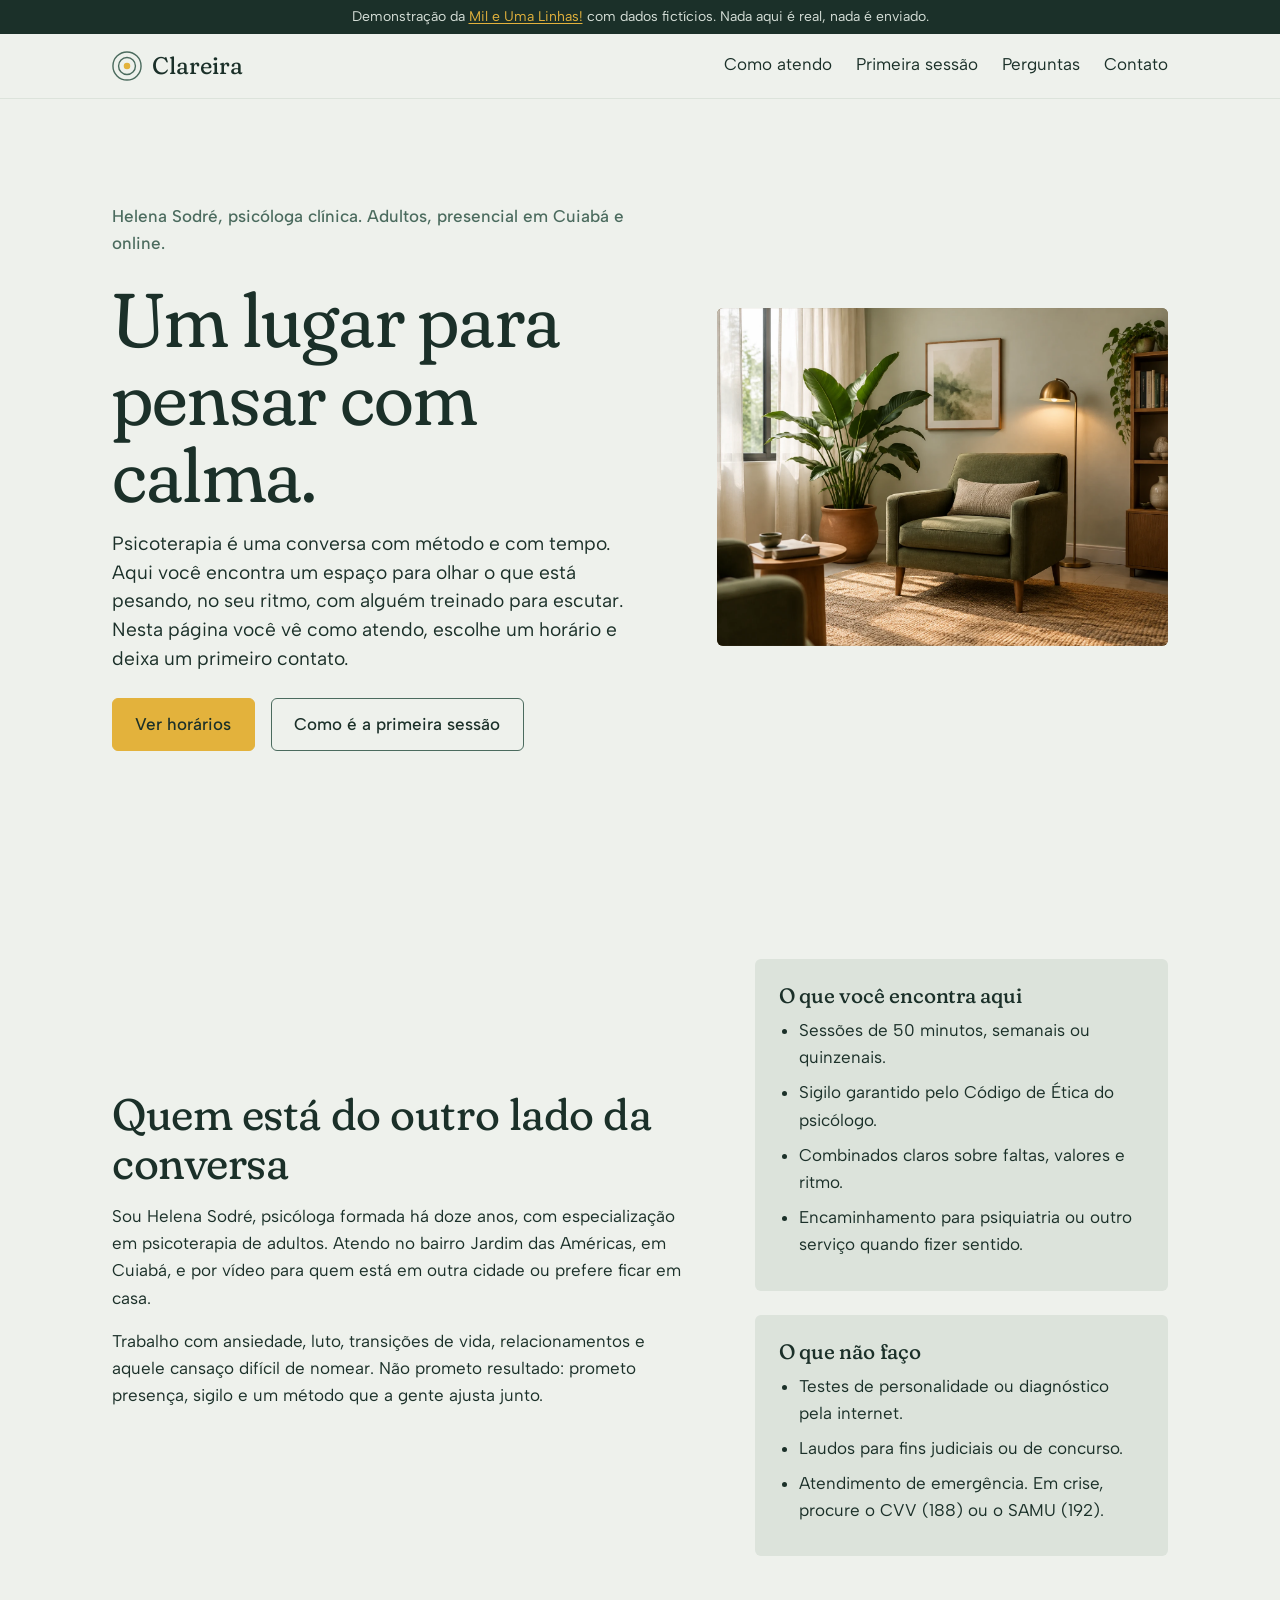
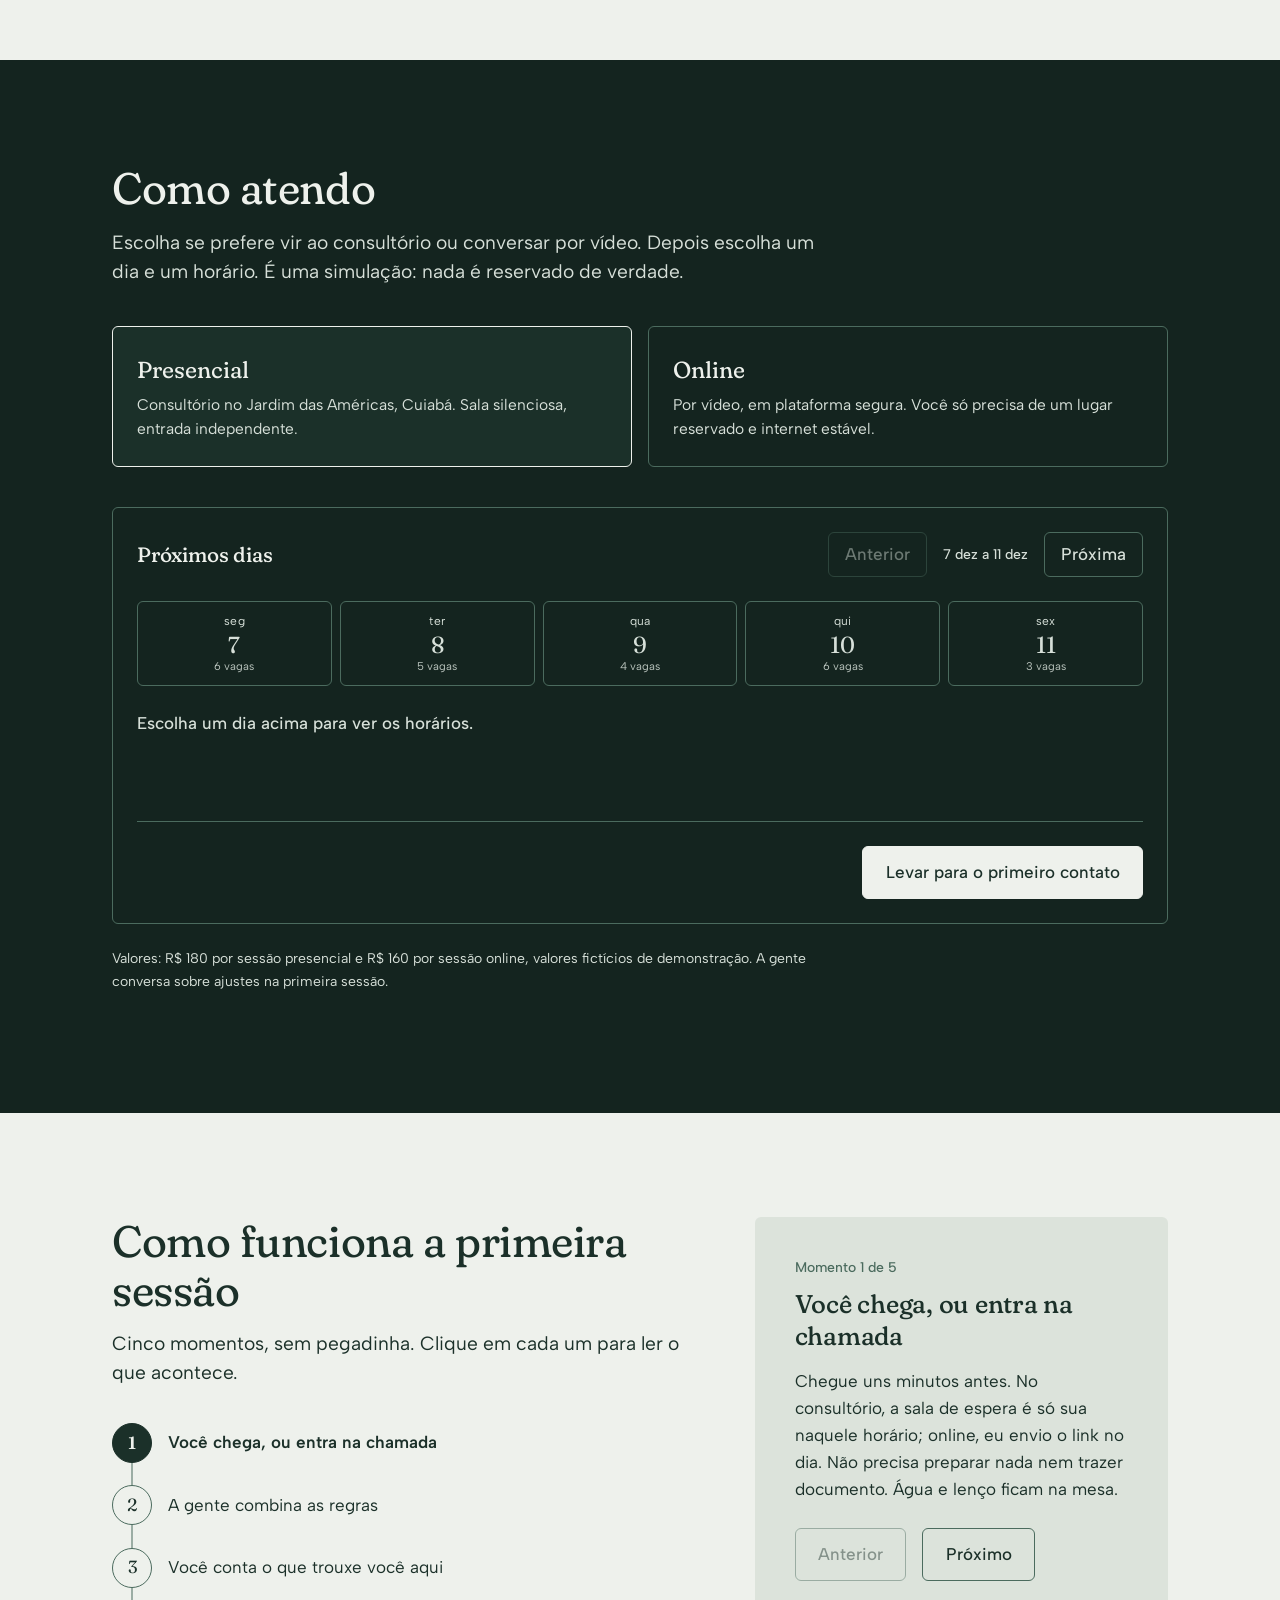
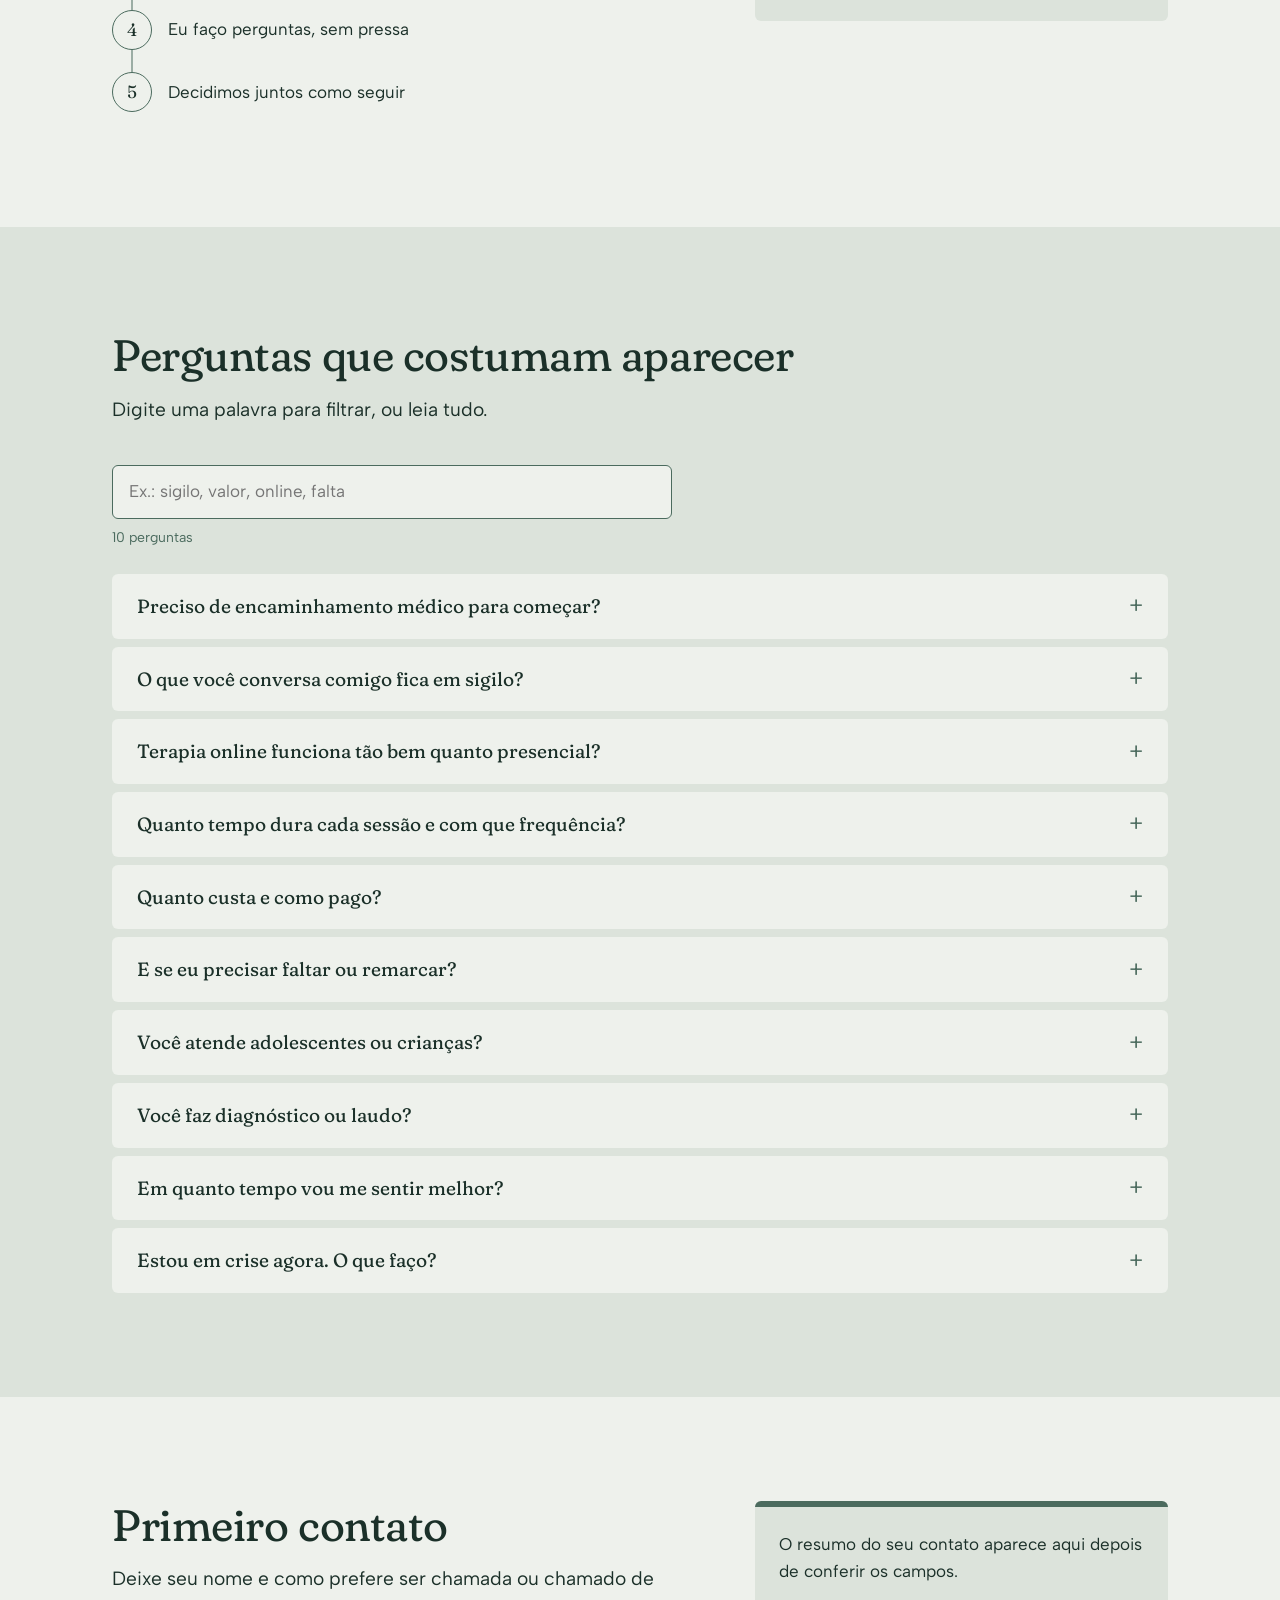
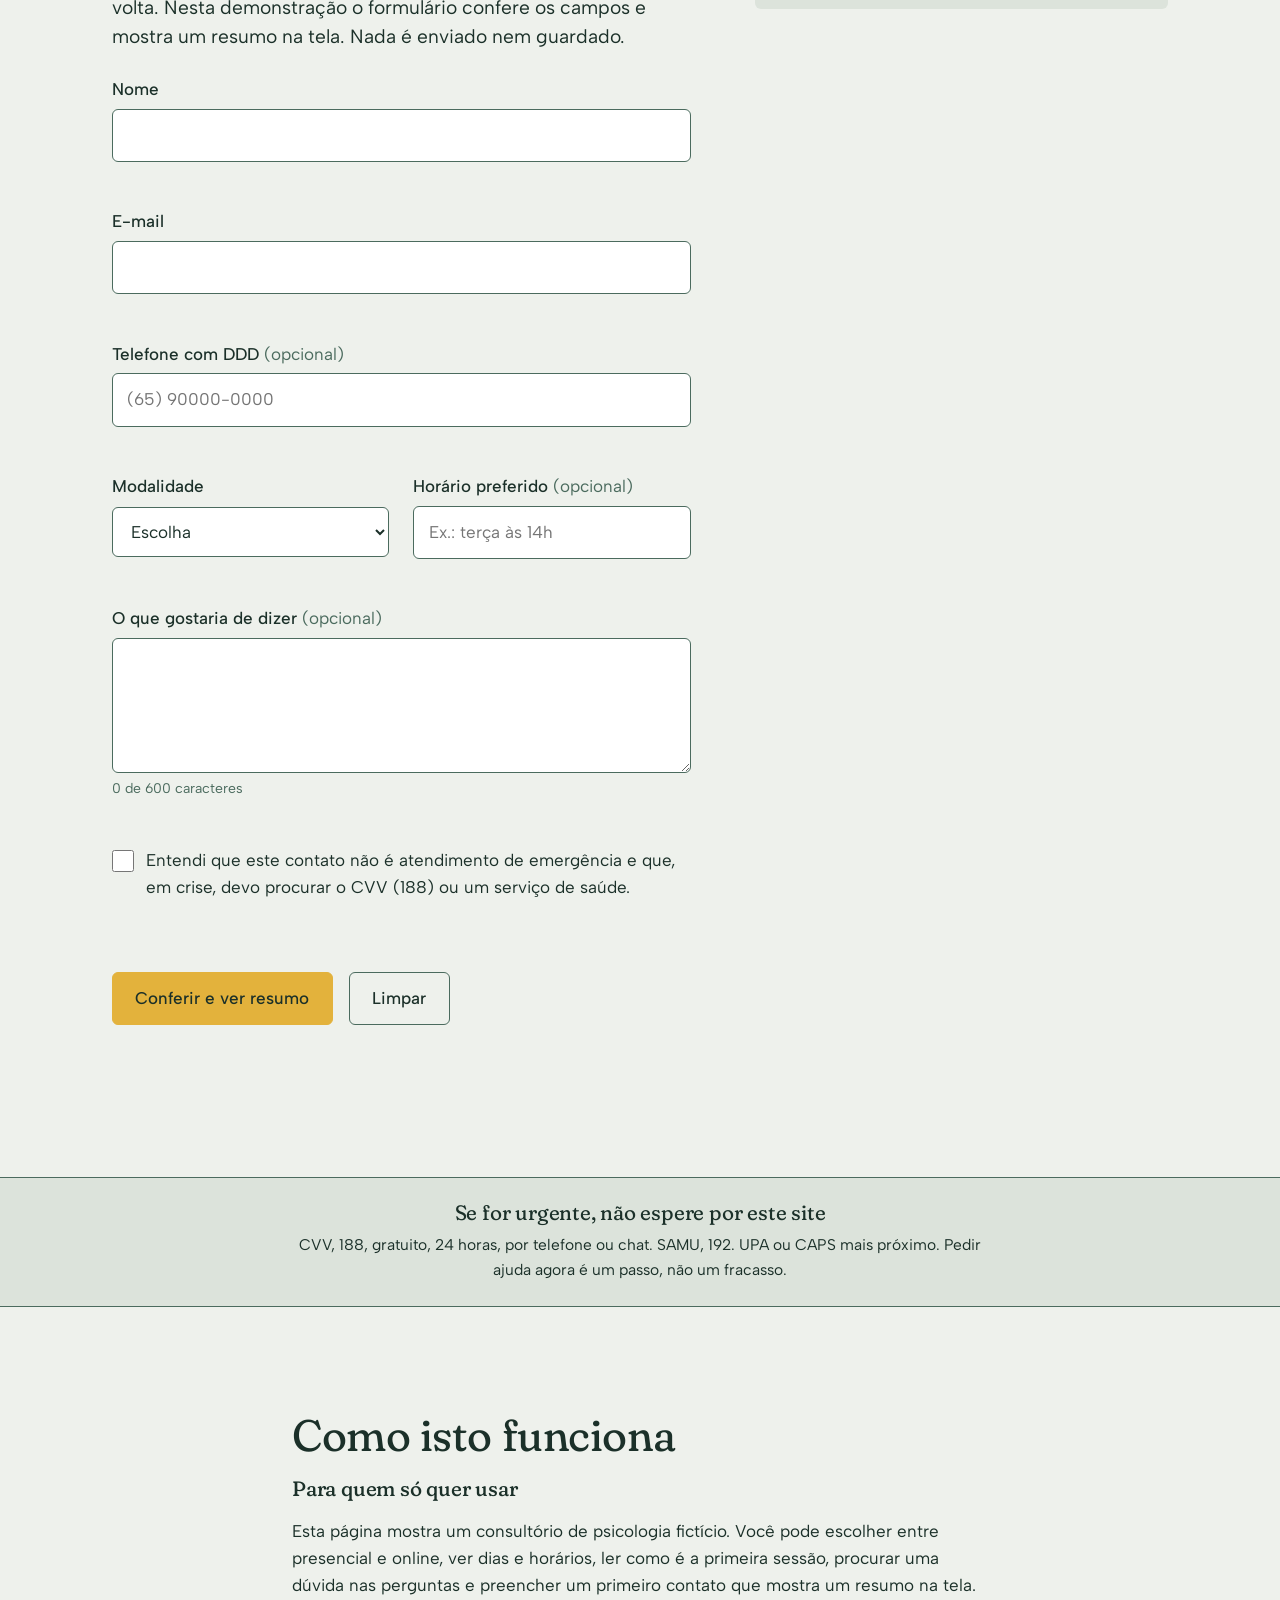
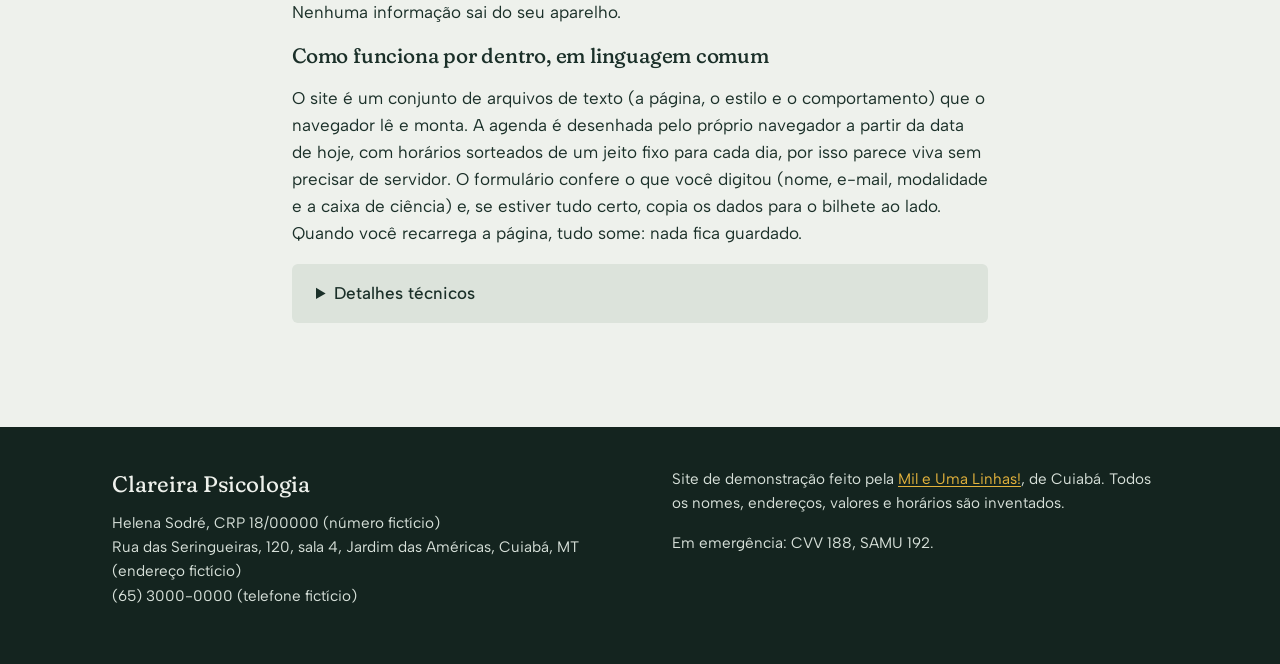
==== commit 230be4bb: "Troca o hero desenhado por foto gerada por IA Substitui o círculo que respira (SVG) da abertura por " ====
--- a/index.html
+++ b/index.html
@@ -54,18 +54,9 @@
             <a class="botao botao-linha" href="#primeira-sessao">Como é a primeira sessão</a>
           </div>
         </div>
-        <figure class="respira" aria-labelledby="respira-legenda">
-          <svg class="respira-svg" viewBox="0 0 400 400" aria-hidden="true" focusable="false">
-            <circle class="anel anel-1" cx="200" cy="200" r="190"/>
-            <circle class="anel anel-2" cx="200" cy="200" r="150"/>
-            <circle class="anel anel-3" cx="200" cy="200" r="110"/>
-            <circle class="sol" cx="200" cy="200" r="60"/>
-          </svg>
-          <figcaption id="respira-legenda" class="respira-legenda">
-            <span class="respira-palavra" data-respira aria-live="off">inspire</span>
-            <span class="respira-nota">Se quiser, respire junto com o círculo enquanto lê.</span>
-          </figcaption>
-        </figure>
+        <div class="abre-foto">
+          <img class="hero-foto" src="img/hero.webp" width="1440" height="1080" alt="Canto de um consultório com uma poltrona verde-musgo e uma almofada clara, uma planta grande em vaso de barro, cortina de linho na janela, quadro de tons verdes na parede e um abajur dourado aceso ao lado de uma estante de madeira." fetchpriority="high">
+        </div>
       </div>
     </section>
 
@@ -313,7 +304,7 @@
       <div class="contem estreito">
         <h2 id="titulo-como">Como isto funciona</h2>
         <h3>Para quem só quer usar</h3>
-        <p>Esta página mostra um consultório de psicologia fictício. Você pode respirar com o círculo, escolher entre presencial e online, ver dias e horários, ler como é a primeira sessão, procurar uma dúvida nas perguntas e preencher um primeiro contato que mostra um resumo na tela. Nenhuma informação sai do seu aparelho.</p>
+        <p>Esta página mostra um consultório de psicologia fictício. Você pode escolher entre presencial e online, ver dias e horários, ler como é a primeira sessão, procurar uma dúvida nas perguntas e preencher um primeiro contato que mostra um resumo na tela. Nenhuma informação sai do seu aparelho.</p>
         <h3>Como funciona por dentro, em linguagem comum</h3>
         <p>O site é um conjunto de arquivos de texto (a página, o estilo e o comportamento) que o navegador lê e monta. A agenda é desenhada pelo próprio navegador a partir da data de hoje, com horários sorteados de um jeito fixo para cada dia, por isso parece viva sem precisar de servidor. O formulário confere o que você digitou (nome, e-mail, modalidade e a caixa de ciência) e, se estiver tudo certo, copia os dados para o bilhete ao lado. Quando você recarrega a página, tudo some: nada fica guardado.</p>
         <details class="tecnico">
@@ -325,9 +316,9 @@
             <li>Agenda: dias úteis gerados a partir de <code>new Date()</code>; horários por função determinística do índice do dia, então o mesmo dia mostra sempre os mesmos horários.</li>
             <li>Formulário com <code>novalidate</code> e validação própria em JavaScript; mensagens de erro ligadas aos campos por <code>aria-describedby</code>; resumo montado com <code>textContent</code>, nunca <code>innerHTML</code>.</li>
             <li>Busca das perguntas: filtro por <code>includes</code> em texto normalizado sem acentos, com contagem em <code>aria-live</code>.</li>
-            <li>Círculo de respiração: SVG inline animado com <code>@keyframes</code>; a palavra troca por <code>setInterval</code> sincronizado ao ciclo de 12 segundos; com <code>prefers-reduced-motion</code> tudo fica estático.</li>
+            <li>Foto da abertura: <code>img/hero.webp</code> (1440 x 1080, gerada por IA, ilustrativa), em contêiner 4:3 com <code>object-fit: cover</code>; com <code>prefers-reduced-motion</code> ela aparece sem animação.</li>
             <li>Sem <code>localStorage</code>, sem cookies, sem requisições de rede além dos próprios arquivos.</li>
-            <li>Testes em <code>tests/site.cjs</code> com Playwright: 1280x900, iPhone 13 e 320px; verifica console, rolagem horizontal e as quatro funções.</li>
+            <li>Testes em <code>tests/site.cjs</code> com Playwright: 1280x900, iPhone 13 e 320px; verifica console, rolagem horizontal, a foto da abertura e as funções.</li>
           </ul>
         </details>
       </div>
--- a/css/estilo.css
+++ b/css/estilo.css
@@ -177,19 +177,30 @@
 .abre { padding: var(--e4) 0 var(--e5); }
 .abre-grade { display: grid; grid-template-columns: 1fr; gap: var(--e3); align-items: center; }
 @media (max-width: 899px) {
-  .abre .respira { order: -1; }
-  .abre .respira-svg { width: 190px; }
-  .abre .respira-palavra { font-size: 1.3rem; min-height: 1.8rem; }
-  .abre .respira-nota { display: none; }
+  .abre { padding-top: var(--e3); }
+  .abre .abre-foto { order: -1; } /* no celular a foto abre a página, o texto vem logo abaixo */
 }
 @media (min-width: 900px) {
   .abre { padding: var(--e6) 0; }
-  .abre-grade { grid-template-columns: 7fr 5fr; gap: var(--e5); }
+  .abre-grade { grid-template-columns: 6fr 5fr; gap: var(--e5); }
 }
 .abre-quem { color: var(--musgo); font-weight: 500; margin-bottom: var(--e3); }
 .lide { font-size: var(--t-lide); line-height: 1.5; max-width: 38em; }
 
-.respira { margin: 0; display: flex; flex-direction: column; align-items: center; text-align: center; }
+.abre-foto {
+  margin: 0;
+  aspect-ratio: 4 / 3;
+  border-radius: var(--raio);
+  overflow: hidden;
+  background: #847457; /* média da foto: aparece enquanto ela carrega */
+}
+.hero-foto { display: block; width: 100%; height: 100%; object-fit: cover; }
+@media (prefers-reduced-motion: no-preference) {
+  .hero-foto { animation: foto-entra 900ms ease-out both; }
+  @keyframes foto-entra { from { opacity: 0; } to { opacity: 1; } }
+}
+
+/* Círculo que respira: hoje só aparece na página 404 */
 .respira-svg { width: min(100%, 360px); height: auto; display: block; }
 .anel { fill: none; stroke: var(--musgo); stroke-width: 1.2; opacity: 0.55; }
 .anel-2 { opacity: 0.4; }
@@ -205,12 +216,6 @@
   50% { transform: scale(1.9); }
   100% { transform: scale(1); }
 }
-.respira-legenda { margin-top: var(--e2); }
-.respira-palavra {
-  display: block; font-family: var(--titulo); font-variation-settings: "SOFT" 100, "WONK" 1;
-  font-size: 1.6rem; color: var(--pinho); min-height: 2.2rem;
-}
-.respira-nota { display: block; color: var(--musgo); font-size: var(--t-legenda); }
 
 /* Seções */
 .secao { padding: var(--e5) 0; }
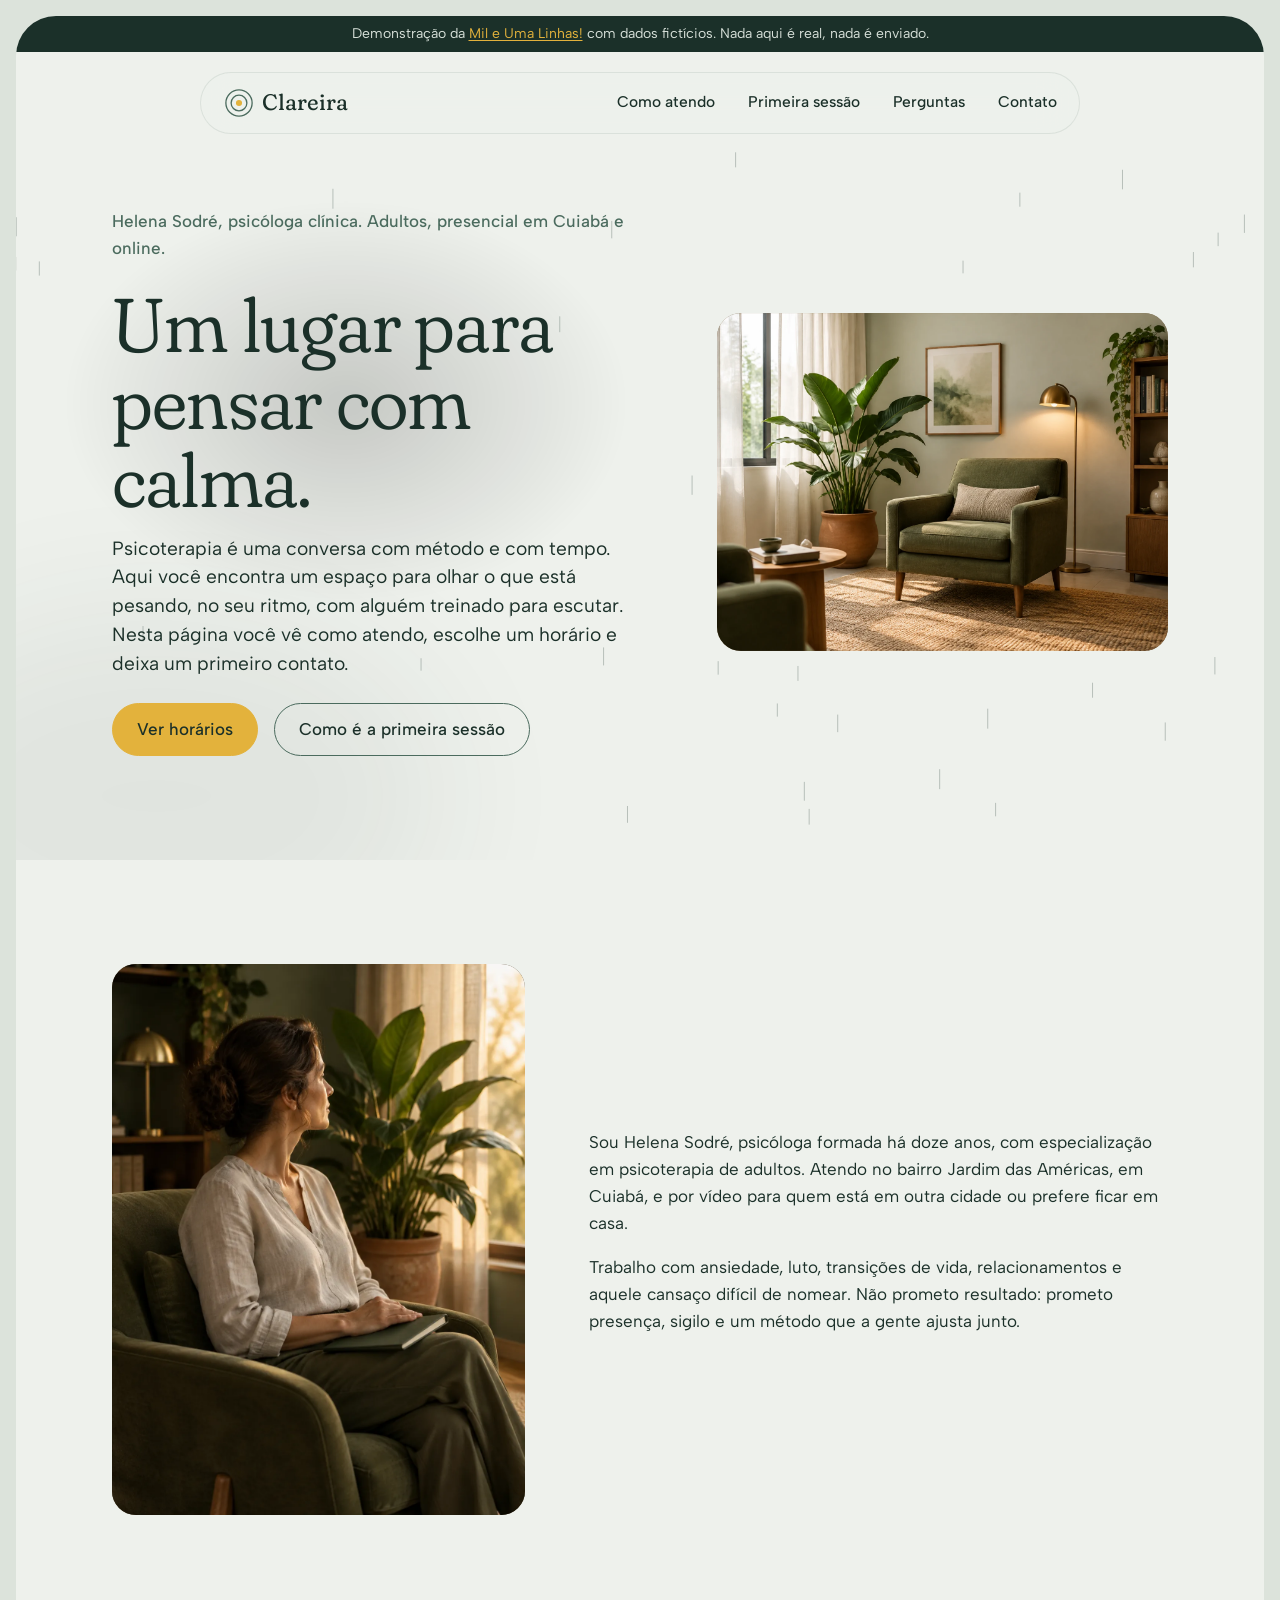
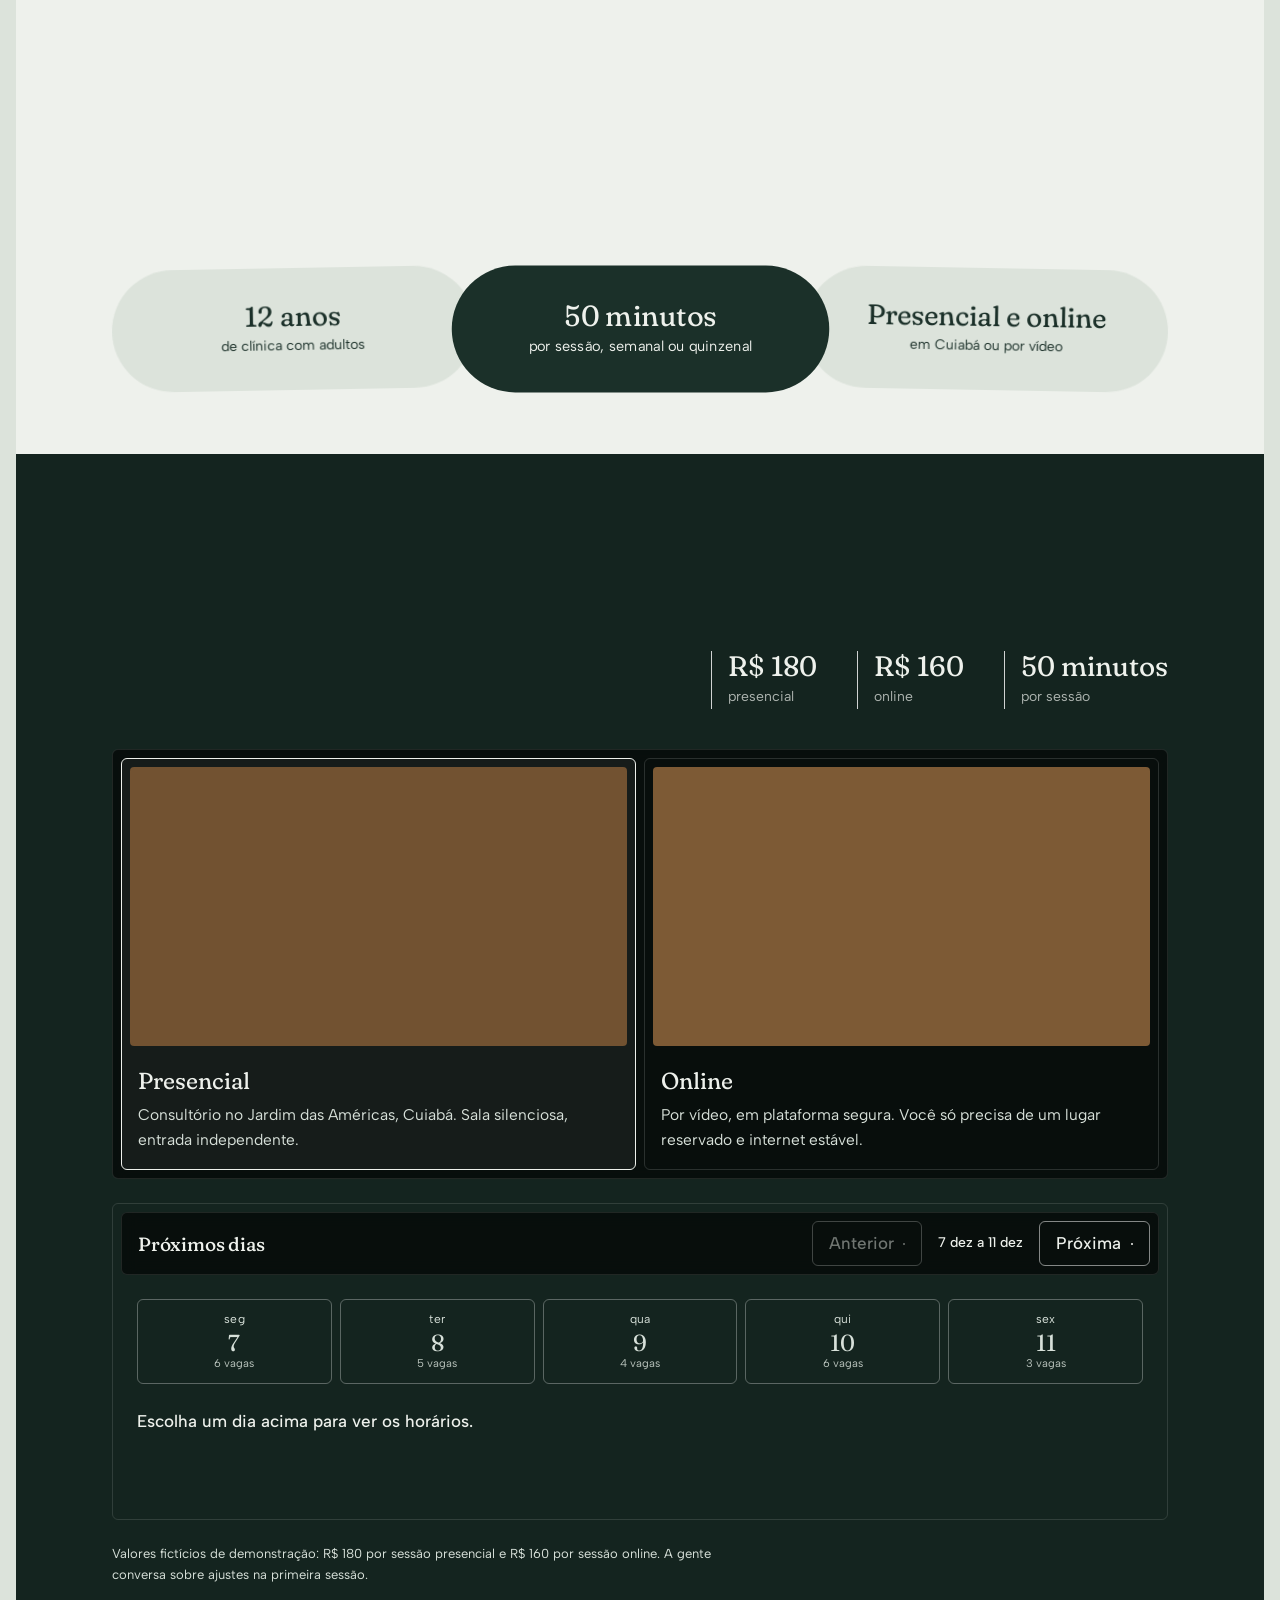
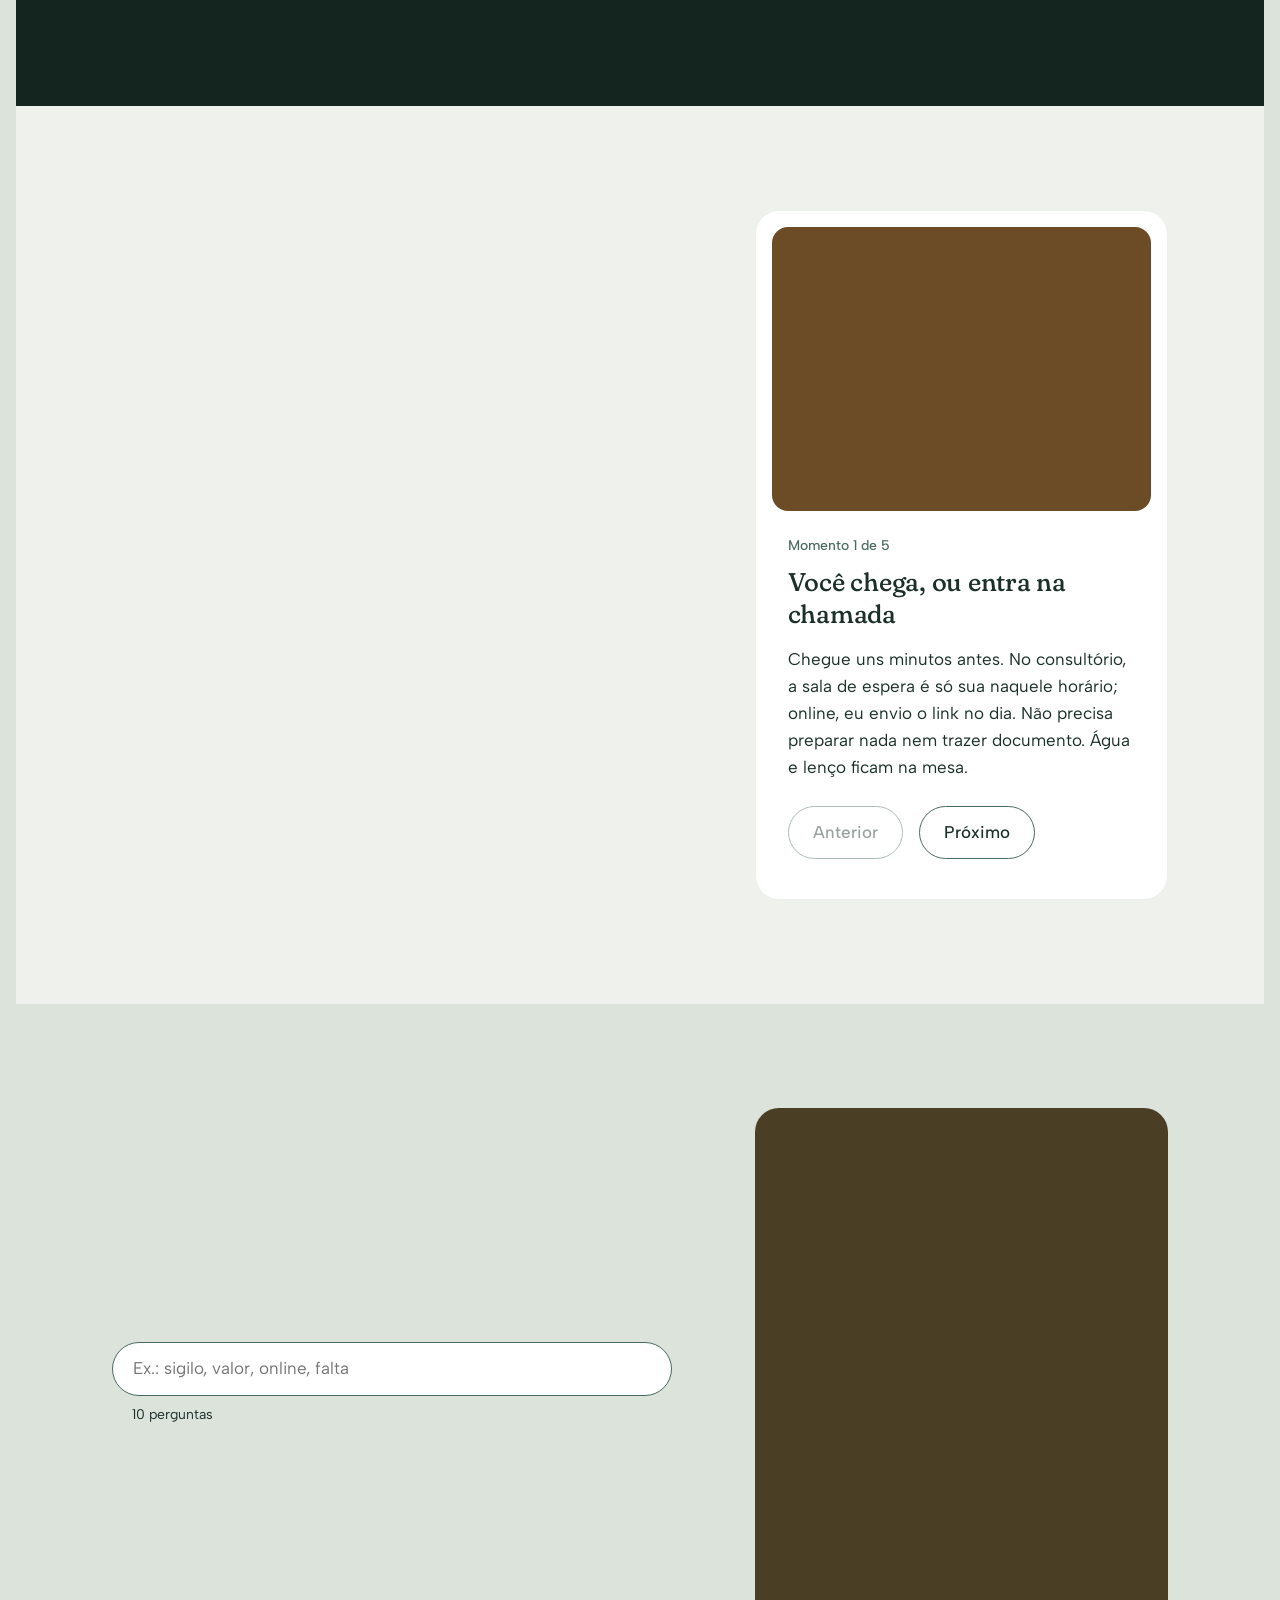
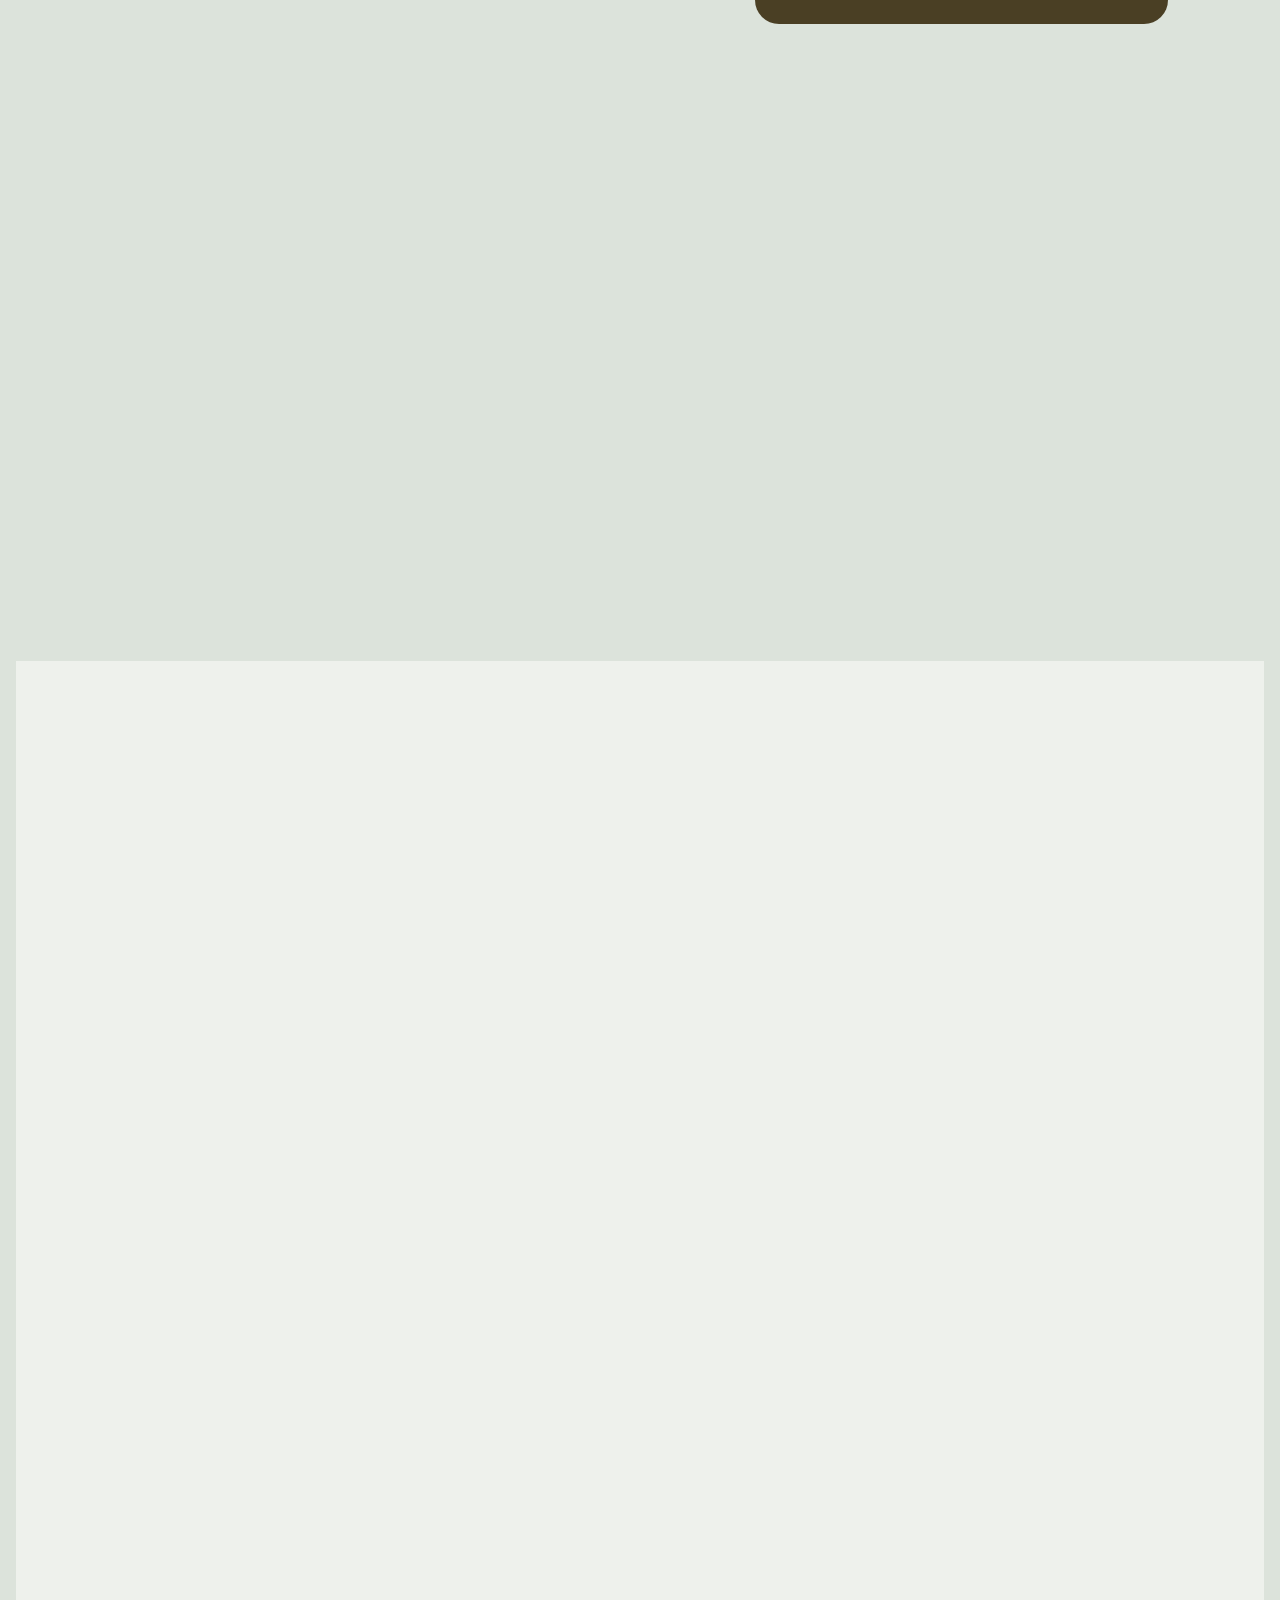
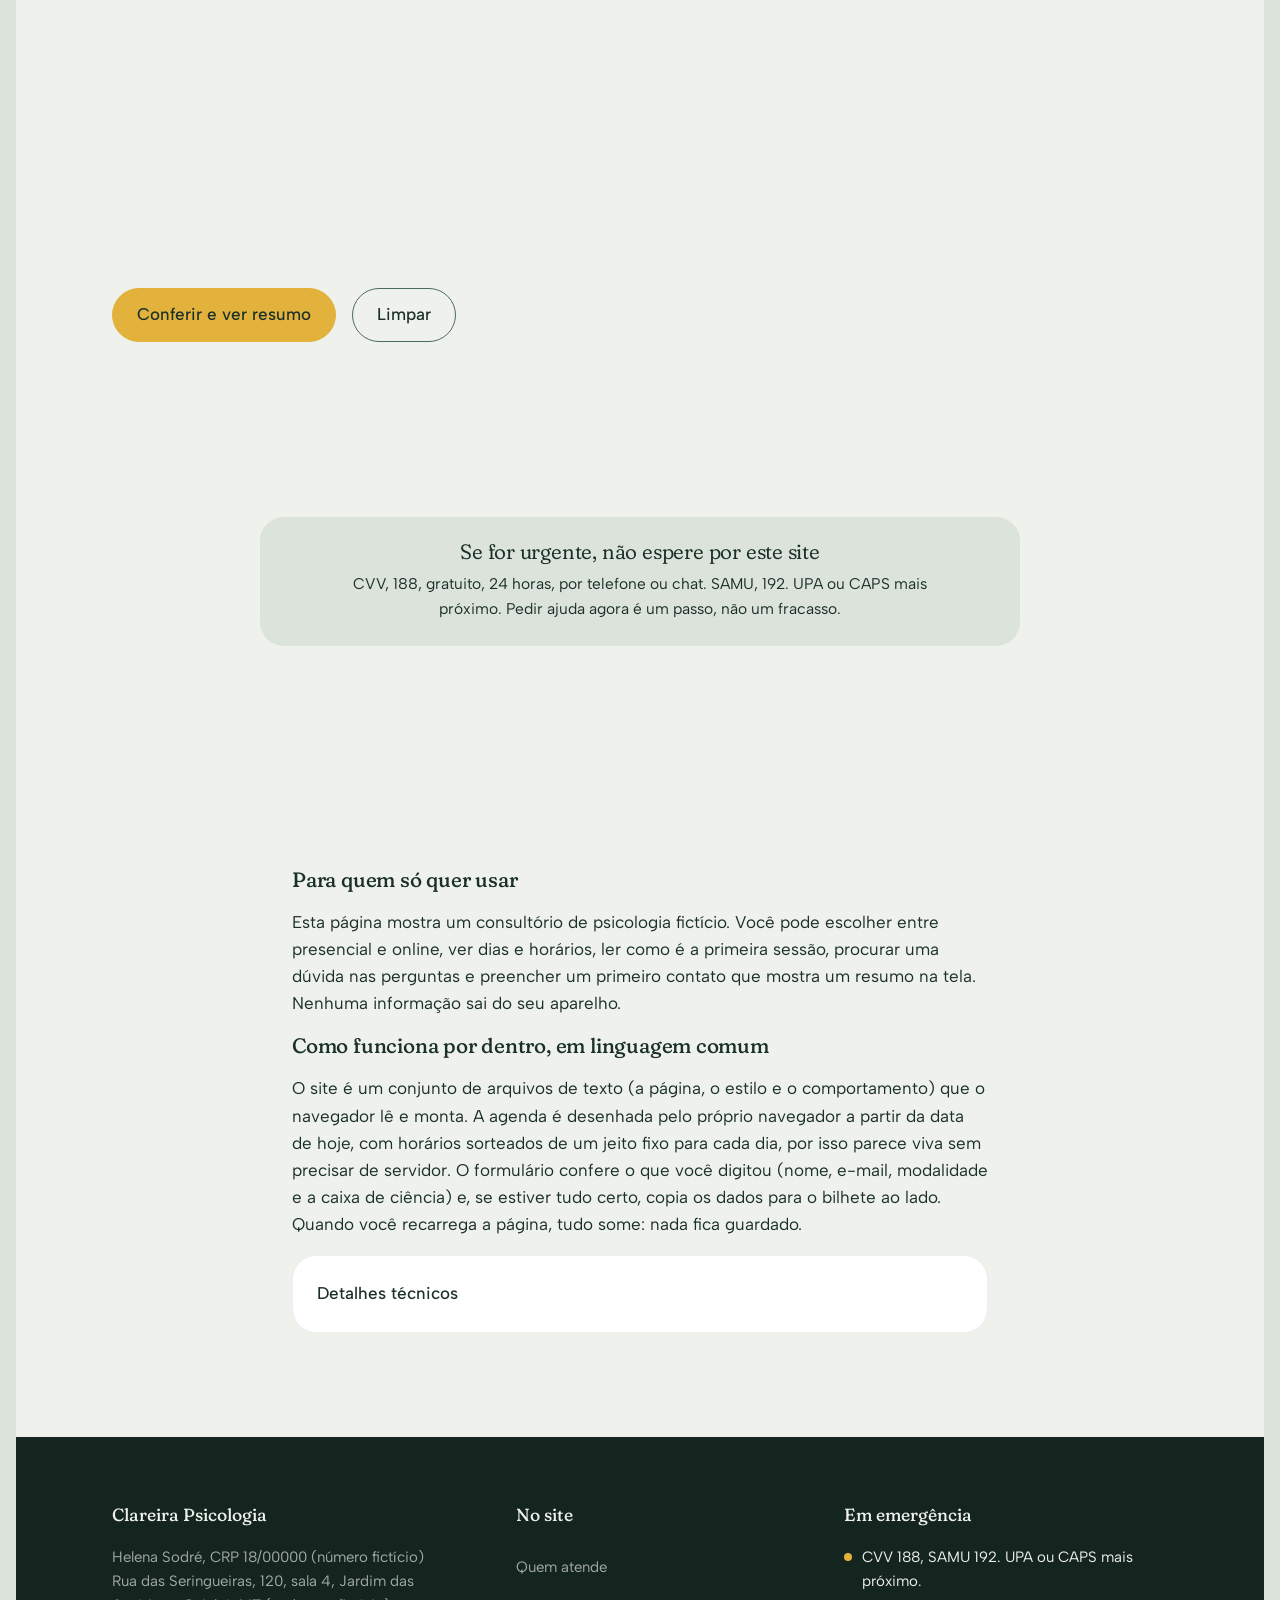
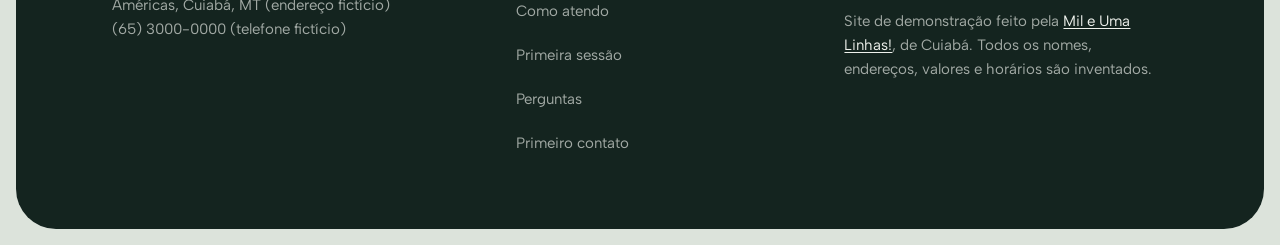
==== commit c18c9a82: "Aplica leva final de design com fotos do Canva Mistura TerraSprint (seções claras) e Vesper (seções " ====
--- a/index.html
+++ b/index.html
@@ -16,6 +16,7 @@
 <body>
   <a class="pular" href="#inicio">Ir para o conteúdo</a>
 
+  <div class="concha">
   <p class="faixa-demo">
     Demonstração da <a href="https://mileumalinhas.com.br" rel="noopener">Mil e Uma Linhas!</a> com dados fictícios. Nada aqui é real, nada é enviado.
   </p>
@@ -30,7 +31,7 @@
         </svg>
         <span>Clareira</span>
       </a>
-      <button class="menu-botao" type="button" aria-expanded="false" aria-controls="menu">Menu</button>
+      <button class="menu-botao" type="button" aria-expanded="false" aria-controls="menu" aria-label="Abrir menu"><span class="menu-traco" aria-hidden="true"></span><span class="menu-traco" aria-hidden="true"></span></button>
       <nav id="menu" class="menu" aria-label="Seções do site">
         <a href="#atendimento">Como atendo</a>
         <a href="#primeira-sessao">Primeira sessão</a>
@@ -40,10 +41,13 @@
     </div>
   </header>
 
-  <main id="inicio">
+  <main>
 
     <!-- Início -->
-    <section class="abre" aria-labelledby="titulo-abre">
+    <section class="abre" id="inicio" aria-labelledby="titulo-abre">
+      <canvas id="clareiraParticulas" class="abre-chuva" aria-hidden="true"></canvas>
+      <div class="abre-fumaca" aria-hidden="true"></div>
+      <div id="bloom" class="abre-bloom" aria-hidden="true"></div>
       <div class="contem abre-grade">
         <div class="abre-texto">
           <p class="abre-quem">Helena Sodré, psicóloga clínica. Adultos, presencial em Cuiabá e online.</p>
@@ -62,14 +66,17 @@
 
     <!-- Quem sou -->
     <section class="secao" id="sobre" aria-labelledby="titulo-sobre">
-      <div class="contem grade-2">
-        <div>
-          <h2 id="titulo-sobre">Quem está do outro lado da conversa</h2>
+      <div class="contem grade-sobre">
+        <figure class="sobre-foto">
+          <img src="img/helena-retrato.webp" width="1088" height="1456" loading="lazy" decoding="async" alt="Psicóloga sentada de perfil em uma poltrona verde-musgo junto a uma janela com cortina de linho, com um caderno fechado no colo e uma planta grande ao lado.">
+        </figure>
+        <div class="sobre-texto">
+          <p class="olho" data-rise><svg class="olho-icone" viewBox="0 0 16 16" aria-hidden="true" focusable="false"><circle cx="8" cy="8" r="6.25" fill="none" stroke="currentColor" stroke-width="1.5"/><circle cx="8" cy="8" r="2" fill="currentColor"/></svg><span>Quem atende</span></p>
+          <h2 id="titulo-sobre" data-rise>Quem está do outro lado da conversa</h2>
           <p>Sou Helena Sodré, psicóloga formada há doze anos, com especialização em psicoterapia de adultos. Atendo no bairro Jardim das Américas, em Cuiabá, e por vídeo para quem está em outra cidade ou prefere ficar em casa.</p>
           <p>Trabalho com ansiedade, luto, transições de vida, relacionamentos e aquele cansaço difícil de nomear. Não prometo resultado: prometo presença, sigilo e um método que a gente ajusta junto.</p>
-        </div>
         <div class="lista-dupla">
-          <div class="lista-bloco">
+          <div class="lista-bloco" data-rise>
             <h3>O que você encontra aqui</h3>
             <ul>
               <li>Sessões de 50 minutos, semanais ou quinzenais.</li>
@@ -78,7 +85,7 @@
               <li>Encaminhamento para psiquiatria ou outro serviço quando fizer sentido.</li>
             </ul>
           </div>
-          <div class="lista-bloco">
+          <div class="lista-bloco" data-rise>
             <h3>O que não faço</h3>
             <ul>
               <li>Testes de personalidade ou diagnóstico pela internet.</li>
@@ -87,15 +94,32 @@
             </ul>
           </div>
         </div>
-      </div>
-    </section>
+        </div>
+      </div>
+    </section>
+
+    <!-- Prova: três pílulas -->
+    <div class="prova" role="list" aria-label="Em poucas palavras">
+      <div class="contem prova-faixa">
+        <p class="prova-pilula" role="listitem"><span class="prova-valor">12 anos</span><span class="prova-rotulo">de clínica com adultos</span></p>
+        <p class="prova-pilula prova-pilula-pinho" role="listitem"><span class="prova-valor">50 minutos</span><span class="prova-rotulo">por sessão, semanal ou quinzenal</span></p>
+        <p class="prova-pilula" role="listitem"><span class="prova-valor">Presencial e online</span><span class="prova-rotulo">em Cuiabá ou por vídeo</span></p>
+      </div>
+    </div>
 
     <!-- Como atendo: modalidade + agenda -->
     <section class="secao escura" id="atendimento" aria-labelledby="titulo-atend">
       <div class="contem">
-        <div class="cabeca-secao">
-          <h2 id="titulo-atend">Como atendo</h2>
-          <p class="lide">Escolha se prefere vir ao consultório ou conversar por vídeo. Depois escolha um dia e um horário. É uma simulação: nada é reservado de verdade.</p>
+        <div class="cabeca-secao cabeca-atend">
+          <div>
+            <h2 id="titulo-atend" data-rise>Como atendo <svg class="asterisco" viewBox="0 0 20 20" aria-hidden="true" focusable="false"><g stroke="currentColor" stroke-width="1.6" stroke-linecap="round"><path d="M10 1.5v17"/><path d="M1.5 10h17"/><path d="M4 4l12 12"/><path d="M16 4L4 16"/></g></svg></h2>
+            <p class="lide" data-rise>Escolha se prefere vir ao consultório ou conversar por vídeo. Depois escolha um dia e um horário. É uma simulação: nada é reservado de verdade.</p>
+          </div>
+          <dl class="agenda-dados">
+            <div class="estat"><dt>presencial</dt><dd>R$ 180</dd></div>
+            <div class="estat"><dt>online</dt><dd>R$ 160</dd></div>
+            <div class="estat"><dt>por sessão</dt><dd>50 minutos</dd></div>
+          </dl>
         </div>
 
         <fieldset class="modalidade" data-modalidade>
@@ -103,6 +127,7 @@
           <label class="opcao">
             <input type="radio" name="modalidade" value="presencial" checked>
             <span class="opcao-caixa">
+              <span class="opcao-foto"><img src="img/sala-presencial.webp" width="1456" height="816" loading="lazy" decoding="async" alt="Sala de atendimento vazia com duas poltronas verde-musgo frente a frente, tapete de fibra natural, mesa lateral com água e lenços e cortina de linho filtrando a luz."></span>
               <span class="opcao-titulo">Presencial</span>
               <span class="opcao-desc">Consultório no Jardim das Américas, Cuiabá. Sala silenciosa, entrada independente.</span>
             </span>
@@ -110,6 +135,7 @@
           <label class="opcao">
             <input type="radio" name="modalidade" value="online">
             <span class="opcao-caixa">
+              <span class="opcao-foto"><img src="img/sala-online.webp" width="1456" height="816" loading="lazy" decoding="async" alt="Mesa de madeira junto à janela com um notebook fechado, fones de ouvido, uma xícara de chá e uma planta pequena, em luz de fim de tarde com cortina de linho."></span>
               <span class="opcao-titulo">Online</span>
               <span class="opcao-desc">Por vídeo, em plataforma segura. Você só precisa de um lugar reservado e internet estável.</span>
             </span>
@@ -131,12 +157,12 @@
             <div class="horarios" data-horarios role="group" aria-label="Horários disponíveis"></div>
           </div>
           <div class="agenda-resumo" data-resumo hidden>
-            <p class="agenda-resumo-texto" data-resumo-texto></p>
+            <div class="agenda-resumo-texto papel" data-resumo-texto></div>
             <a class="botao botao-claro" href="#contato" data-levar>Levar para o primeiro contato</a>
           </div>
         </div>
 
-        <p class="nota-escura">Valores: R$ 180 por sessão presencial e R$ 160 por sessão online, valores fictícios de demonstração. A gente conversa sobre ajustes na primeira sessão.</p>
+        <p class="nota-escura">Valores fictícios de demonstração: R$ 180 por sessão presencial e R$ 160 por sessão online. A gente conversa sobre ajustes na primeira sessão.</p>
       </div>
     </section>
 
@@ -144,17 +170,21 @@
     <section class="secao" id="primeira-sessao" aria-labelledby="titulo-primeira">
       <div class="contem grade-2 grade-2-topo">
         <div>
-          <h2 id="titulo-primeira">Como funciona a primeira sessão</h2>
-          <p class="lide">Cinco momentos, sem pegadinha. Clique em cada um para ler o que acontece.</p>
+          <p class="olho" data-rise><svg class="olho-icone" viewBox="0 0 16 16" aria-hidden="true" focusable="false"><circle cx="8" cy="8" r="6.25" fill="none" stroke="currentColor" stroke-width="1.5"/><circle cx="8" cy="8" r="2" fill="currentColor"/></svg><span>Cinco momentos</span></p>
+          <h2 id="titulo-primeira" data-rise>Como funciona a primeira sessão</h2>
+          <p class="lide" data-rise>Cinco momentos, sem pegadinha. Clique em cada um para ler o que acontece.</p>
           <ol class="passos" data-passos>
-            <li><button type="button" class="passo ativo" aria-current="step" data-passo="0"><span class="passo-num" aria-hidden="true">1</span><span>Você chega, ou entra na chamada</span></button></li>
-            <li><button type="button" class="passo" data-passo="1"><span class="passo-num" aria-hidden="true">2</span><span>A gente combina as regras</span></button></li>
-            <li><button type="button" class="passo" data-passo="2"><span class="passo-num" aria-hidden="true">3</span><span>Você conta o que trouxe você aqui</span></button></li>
-            <li><button type="button" class="passo" data-passo="3"><span class="passo-num" aria-hidden="true">4</span><span>Eu faço perguntas, sem pressa</span></button></li>
-            <li><button type="button" class="passo" data-passo="4"><span class="passo-num" aria-hidden="true">5</span><span>Decidimos juntos como seguir</span></button></li>
+            <li data-rise><button type="button" class="passo ativo" aria-current="step" data-passo="0"><span class="passo-num" aria-hidden="true">1</span><span>Você chega, ou entra na chamada</span></button></li>
+            <li data-rise><button type="button" class="passo" data-passo="1"><span class="passo-num" aria-hidden="true">2</span><span>A gente combina as regras</span></button></li>
+            <li data-rise><button type="button" class="passo" data-passo="2"><span class="passo-num" aria-hidden="true">3</span><span>Você conta o que trouxe você aqui</span></button></li>
+            <li data-rise><button type="button" class="passo" data-passo="3"><span class="passo-num" aria-hidden="true">4</span><span>Eu faço perguntas, sem pressa</span></button></li>
+            <li data-rise><button type="button" class="passo" data-passo="4"><span class="passo-num" aria-hidden="true">5</span><span>Decidimos juntos como seguir</span></button></li>
           </ol>
         </div>
         <div class="passo-painel" data-passo-painel aria-live="polite">
+          <figure class="passo-foto">
+            <img src="img/primeira-sessao-espera.webp" width="1456" height="1088" loading="lazy" decoding="async" alt="Sala de espera pequena e acolhedora com um banco de madeira, almofada de linho, mesa lateral com copo de água e lenços, e uma porta entreaberta com luz ao fundo.">
+          </figure>
           <p class="passo-etiqueta" data-passo-etiqueta>Momento 1 de 5</p>
           <h3 data-passo-titulo>Você chega, ou entra na chamada</h3>
           <p data-passo-texto>Chegue uns minutos antes. No consultório, a sala de espera é só sua naquele horário; online, eu envio o link no dia. Não precisa preparar nada nem trazer documento. Água e lenço ficam na mesa.</p>
@@ -168,86 +198,96 @@
 
     <!-- Perguntas frequentes -->
     <section class="secao pedra" id="perguntas" aria-labelledby="titulo-faq">
-      <div class="contem">
+      <div class="contem faq-grade">
         <div class="cabeca-secao">
-          <h2 id="titulo-faq">Perguntas que costumam aparecer</h2>
-          <p class="lide">Digite uma palavra para filtrar, ou leia tudo.</p>
-        </div>
+          <p class="olho" data-rise><svg class="olho-icone" viewBox="0 0 16 16" aria-hidden="true" focusable="false"><circle cx="8" cy="8" r="6.25" fill="none" stroke="currentColor" stroke-width="1.5"/><circle cx="8" cy="8" r="2" fill="currentColor"/></svg><span>Perguntas</span></p>
+          <h2 id="titulo-faq" data-rise>Perguntas que costumam aparecer</h2>
+          <p class="lide" data-rise>Digite uma palavra para filtrar, ou leia tudo.</p>
+        </div>
+        <figure class="faq-foto">
+          <img src="img/perguntas-clareira.webp" width="1152" height="1440" loading="lazy" decoding="async" alt="Clareira em mata de cerrado fechada, com a luz do fim da tarde entrando por uma abertura entre as copas e iluminando o chão de folhas.">
+        </figure>
+        <div class="faq-corpo">
         <div class="busca">
           <label for="busca-faq" class="visualmente-oculto">Buscar nas perguntas</label>
           <input id="busca-faq" type="search" placeholder="Ex.: sigilo, valor, online, falta" autocomplete="off" data-busca>
           <p class="busca-conta" data-busca-conta aria-live="polite">10 perguntas</p>
         </div>
         <div class="faq" data-faq>
-          <details class="faq-item" data-faq-item>
+          <details class="faq-item" data-faq-item data-rise>
             <summary>Preciso de encaminhamento médico para começar?</summary>
             <p>Não. Você pode me procurar diretamente. Se em algum momento eu perceber que um acompanhamento psiquiátrico ajudaria, converso com você e indico um profissional de confiança.</p>
           </details>
-          <details class="faq-item" data-faq-item>
+          <details class="faq-item" data-faq-item data-rise>
             <summary>O que você conversa comigo fica em sigilo?</summary>
             <p>Sim. O sigilo é obrigação ética e legal do psicólogo. As exceções são raras e previstas em lei, como risco grave para você ou para outra pessoa, e mesmo nesses casos eu converso com você antes de qualquer passo.</p>
           </details>
-          <details class="faq-item" data-faq-item>
+          <details class="faq-item" data-faq-item data-rise>
             <summary>Terapia online funciona tão bem quanto presencial?</summary>
             <p>Para a maior parte das pessoas, sim. O que faz diferença é a regularidade e o vínculo, não o lugar. Online pede um ambiente reservado e internet estável. Se eu perceber que o formato não está ajudando, a gente conversa sobre mudar.</p>
           </details>
-          <details class="faq-item" data-faq-item>
+          <details class="faq-item" data-faq-item data-rise>
             <summary>Quanto tempo dura cada sessão e com que frequência?</summary>
             <p>Cada sessão dura 50 minutos. Começamos com encontros semanais, que é o ritmo que costuma dar mais continuidade. Depois podemos ajustar para quinzenal, dependendo do que fizer sentido para você.</p>
           </details>
-          <details class="faq-item" data-faq-item>
+          <details class="faq-item" data-faq-item data-rise>
             <summary>Quanto custa e como pago?</summary>
             <p>Nesta demonstração, R$ 180 a sessão presencial e R$ 160 a online, valores fictícios. O pagamento seria por Pix ou transferência, até o dia da sessão. Emito recibo para reembolso de plano de saúde quando você pedir.</p>
           </details>
-          <details class="faq-item" data-faq-item>
+          <details class="faq-item" data-faq-item data-rise>
             <summary>E se eu precisar faltar ou remarcar?</summary>
             <p>Avisando até 24 horas antes, a gente remarca sem custo. Faltas sem aviso são cobradas, porque o horário fica reservado para você. Imprevistos acontecem, e a regra existe para proteger o compromisso dos dois lados.</p>
           </details>
-          <details class="faq-item" data-faq-item>
+          <details class="faq-item" data-faq-item data-rise>
             <summary>Você atende adolescentes ou crianças?</summary>
             <p>Não. Meu trabalho é com adultos a partir de 18 anos. Se você procura atendimento para um filho ou filha, posso indicar colegas que trabalham com essa faixa.</p>
           </details>
-          <details class="faq-item" data-faq-item>
+          <details class="faq-item" data-faq-item data-rise>
             <summary>Você faz diagnóstico ou laudo?</summary>
             <p>Não realizo avaliação psicológica para laudos, perícias ou concursos. Também não faço diagnóstico pela internet. O meu trabalho é a psicoterapia, e se uma avaliação formal for necessária eu indico quem faz.</p>
           </details>
-          <details class="faq-item" data-faq-item>
+          <details class="faq-item" data-faq-item data-rise>
             <summary>Em quanto tempo vou me sentir melhor?</summary>
             <p>Não dá para prometer prazo, e desconfie de quem promete. Algumas pessoas sentem alívio nas primeiras semanas só por ter um espaço para falar; outras precisam de mais tempo. O que eu garanto é revisar com você, de tempos em tempos, se o processo está fazendo sentido.</p>
           </details>
-          <details class="faq-item" data-faq-item>
+          <details class="faq-item" data-faq-item data-rise>
             <summary>Estou em crise agora. O que faço?</summary>
             <p>Este site não é um serviço de emergência. Se você está em risco ou pensando em se machucar, ligue para o CVV no 188 (gratuito, 24 horas), para o SAMU no 192, ou vá à UPA ou ao CAPS mais próximo. Depois, se quiser, me procure.</p>
           </details>
         </div>
         <p class="faq-vazio" data-faq-vazio hidden>Nenhuma pergunta com essa palavra. Tente outra ou escreva sua dúvida no formulário de contato.</p>
-      </div>
-    </section>
-
+        </div>
+      </div>
+    </section>
+
+    <!-- Fechamento: contato e emergência, com as folhas caindo atrás -->
+    <div class="fechamento">
+    <canvas id="petalas" class="fechamento-folhas" aria-hidden="true"></canvas>
     <!-- Primeiro contato -->
     <section class="secao" id="contato" aria-labelledby="titulo-contato">
       <div class="contem grade-2 grade-2-topo">
         <div>
-          <h2 id="titulo-contato">Primeiro contato</h2>
-          <p class="lide">Deixe seu nome e como prefere ser chamada ou chamado de volta. Nesta demonstração o formulário confere os campos e mostra um resumo na tela. Nada é enviado nem guardado.</p>
+          <p class="olho" data-rise><svg class="olho-icone" viewBox="0 0 16 16" aria-hidden="true" focusable="false"><circle cx="8" cy="8" r="6.25" fill="none" stroke="currentColor" stroke-width="1.5"/><circle cx="8" cy="8" r="2" fill="currentColor"/></svg><span>Primeiro contato</span></p>
+          <h2 id="titulo-contato" data-rise>Primeiro contato</h2>
+          <p class="lide" data-rise>Deixe seu nome e como prefere ser chamada ou chamado de volta. Nesta demonstração o formulário confere os campos e mostra um resumo na tela. Nada é enviado nem guardado.</p>
           <form class="formulario" data-form novalidate>
-            <div class="campo">
+            <div class="campo" data-rise>
               <label for="f-nome">Nome</label>
               <input id="f-nome" name="nome" type="text" autocomplete="name" required aria-describedby="e-nome">
               <p class="erro" id="e-nome" aria-live="polite"></p>
             </div>
-            <div class="campo">
+            <div class="campo" data-rise>
               <label for="f-email">E-mail</label>
               <input id="f-email" name="email" type="email" autocomplete="email" required aria-describedby="e-email">
               <p class="erro" id="e-email" aria-live="polite"></p>
             </div>
-            <div class="campo">
+            <div class="campo" data-rise>
               <label for="f-fone">Telefone com DDD <span class="opcional">(opcional)</span></label>
               <input id="f-fone" name="fone" type="tel" inputmode="numeric" autocomplete="tel" placeholder="(65) 90000-0000" aria-describedby="e-fone">
               <p class="erro" id="e-fone" aria-live="polite"></p>
             </div>
             <div class="campo-linha">
-              <div class="campo">
+              <div class="campo" data-rise>
                 <label for="f-modalidade">Modalidade</label>
                 <select id="f-modalidade" name="modalidade" required aria-describedby="e-modalidade">
                   <option value="">Escolha</option>
@@ -256,19 +296,19 @@
                 </select>
                 <p class="erro" id="e-modalidade" aria-live="polite"></p>
               </div>
-              <div class="campo">
+              <div class="campo" data-rise>
                 <label for="f-horario">Horário preferido <span class="opcional">(opcional)</span></label>
                 <input id="f-horario" name="horario" type="text" placeholder="Ex.: terça às 14h" aria-describedby="e-horario">
                 <p class="erro" id="e-horario" aria-live="polite"></p>
               </div>
             </div>
-            <div class="campo">
+            <div class="campo" data-rise>
               <label for="f-msg">O que gostaria de dizer <span class="opcional">(opcional)</span></label>
               <textarea id="f-msg" name="mensagem" rows="4" maxlength="600" aria-describedby="e-msg c-msg"></textarea>
               <p class="conta" id="c-msg" data-conta>0 de 600 caracteres</p>
               <p class="erro" id="e-msg" aria-live="polite"></p>
             </div>
-            <div class="campo campo-check">
+            <div class="campo campo-check" data-rise>
               <input id="f-ciente" name="ciente" type="checkbox" required aria-describedby="e-ciente">
               <label for="f-ciente">Entendi que este contato não é atendimento de emergência e que, em crise, devo procurar o CVV (188) ou um serviço de saúde.</label>
               <p class="erro" id="e-ciente" aria-live="polite"></p>
@@ -280,7 +320,10 @@
             <p class="form-aviso" data-form-aviso aria-live="assertive"></p>
           </form>
         </div>
-        <aside class="bilhete" data-bilhete aria-live="polite" aria-label="Resumo do contato">
+        <aside class="bilhete papel" data-bilhete data-rise aria-live="polite" aria-label="Resumo do contato">
+          <figure class="bilhete-foto" data-bilhete-foto>
+            <img src="img/contato-bilhete.webp" width="1024" height="1024" loading="lazy" decoding="async" alt="Bloco de notas de papel cor de névoa com uma caneta de madeira e uma folha seca sobre mesa de madeira clara, vistos de cima em luz suave.">
+          </figure>
           <p class="bilhete-vazio" data-bilhete-vazio>O resumo do seu contato aparece aqui depois de conferir os campos.</p>
           <div class="bilhete-conteudo" data-bilhete-conteudo hidden>
             <h3>Resumo do que você preencheu</h3>
@@ -298,11 +341,13 @@
         <p>CVV, 188, gratuito, 24 horas, por telefone ou chat. SAMU, 192. UPA ou CAPS mais próximo. Pedir ajuda agora é um passo, não um fracasso.</p>
       </div>
     </aside>
+    </div>
 
     <!-- Como isto funciona -->
     <section class="secao" id="como-funciona" aria-labelledby="titulo-como">
       <div class="contem estreito">
-        <h2 id="titulo-como">Como isto funciona</h2>
+        <p class="olho" data-rise><svg class="olho-icone" viewBox="0 0 16 16" aria-hidden="true" focusable="false"><circle cx="8" cy="8" r="6.25" fill="none" stroke="currentColor" stroke-width="1.5"/><circle cx="8" cy="8" r="2" fill="currentColor"/></svg><span>Por dentro do site</span></p>
+        <h2 id="titulo-como" data-rise>Como isto funciona</h2>
         <h3>Para quem só quer usar</h3>
         <p>Esta página mostra um consultório de psicologia fictício. Você pode escolher entre presencial e online, ver dias e horários, ler como é a primeira sessão, procurar uma dúvida nas perguntas e preencher um primeiro contato que mostra um resumo na tela. Nenhuma informação sai do seu aparelho.</p>
         <h3>Como funciona por dentro, em linguagem comum</h3>
@@ -316,9 +361,10 @@
             <li>Agenda: dias úteis gerados a partir de <code>new Date()</code>; horários por função determinística do índice do dia, então o mesmo dia mostra sempre os mesmos horários.</li>
             <li>Formulário com <code>novalidate</code> e validação própria em JavaScript; mensagens de erro ligadas aos campos por <code>aria-describedby</code>; resumo montado com <code>textContent</code>, nunca <code>innerHTML</code>.</li>
             <li>Busca das perguntas: filtro por <code>includes</code> em texto normalizado sem acentos, com contagem em <code>aria-live</code>.</li>
-            <li>Foto da abertura: <code>img/hero.webp</code> (1440 x 1080, gerada por IA, ilustrativa), em contêiner 4:3 com <code>object-fit: cover</code>; com <code>prefers-reduced-motion</code> ela aparece sem animação.</li>
+            <li>Fotos: sete imagens em <code>img/</code> (abertura, retrato, as duas salas, sala de espera, clareira e bilhete), geradas por IA no Canva e só ilustrativas, cada uma num contêiner com a proporção dela e <code>object-fit: cover</code>; só a da abertura carrega de imediato, as outras esperam a rolagem (<code>loading="lazy"</code>).</li>
+            <li>Movimento: chuva fina e brilho verde na abertura e folhas caindo no fechamento, desenhados em <code>canvas</code> 2D próprio, só enquanto a parte está na tela; blocos que sobem 14px ao aparecer. Com <code>prefers-reduced-motion</code> nada disso roda.</li>
             <li>Sem <code>localStorage</code>, sem cookies, sem requisições de rede além dos próprios arquivos.</li>
-            <li>Testes em <code>tests/site.cjs</code> com Playwright: 1280x900, iPhone 13 e 320px; verifica console, rolagem horizontal, a foto da abertura e as funções.</li>
+            <li>Testes em <code>tests/site.cjs</code> com Playwright: 1280x900, iPhone 13 e 320px; verifica console, rolagem horizontal, as fotos e as funções.</li>
           </ul>
         </details>
       </div>
@@ -327,16 +373,28 @@
 
   <footer class="rodape">
     <div class="contem rodape-grade">
-      <div>
-        <p class="rodape-marca">Clareira Psicologia</p>
+      <div class="rodape-col">
+        <p class="rodape-titulo">Clareira Psicologia</p>
         <p>Helena Sodré, CRP 18/00000 (número fictício)<br>Rua das Seringueiras, 120, sala 4, Jardim das Américas, Cuiabá, MT (endereço fictício)<br>(65) 3000-0000 (telefone fictício)</p>
       </div>
-      <div>
-        <p>Site de demonstração feito pela <a href="https://mileumalinhas.com.br" rel="noopener">Mil e Uma Linhas!</a>, de Cuiabá. Todos os nomes, endereços, valores e horários são inventados.</p>
-        <p>Em emergência: CVV 188, SAMU 192.</p>
+      <nav class="rodape-col" aria-label="Seções do site no rodapé">
+        <p class="rodape-titulo">No site</p>
+        <ul class="rodape-links">
+          <li><a href="#sobre">Quem atende</a></li>
+          <li><a href="#atendimento">Como atendo</a></li>
+          <li><a href="#primeira-sessao">Primeira sessão</a></li>
+          <li><a href="#perguntas">Perguntas</a></li>
+          <li><a href="#contato">Primeiro contato</a></li>
+        </ul>
+      </nav>
+      <div class="rodape-col">
+        <p class="rodape-titulo">Em emergência</p>
+        <p class="rodape-emerg"><span class="ponto-sol" aria-hidden="true"></span>CVV 188, SAMU 192. UPA ou CAPS mais próximo.</p>
+        <p class="rodape-credito">Site de demonstração feito pela <a href="https://mileumalinhas.com.br" rel="noopener">Mil e Uma Linhas!</a>, de Cuiabá. Todos os nomes, endereços, valores e horários são inventados.</p>
       </div>
     </div>
   </footer>
+  </div>
 
   <script src="js/site.js" defer></script>
 </body>
--- a/css/estilo.css
+++ b/css/estilo.css
@@ -1,4 +1,5 @@
-/* Clareira Psicologia: estilo único. Paleta e tipografia descritas em docs/identidade.md */
+/* Clareira Psicologia: estilo único. Paleta e tipografia descritas em docs/identidade.md
+   Leva final: TerraSprint (seções claras) + Vesper (seções em Noite). Ver docs/identidade.md. */
 
 @font-face {
   font-family: "Fraunces";
@@ -32,6 +33,16 @@
   --sol-escuro: #B98A1F;
   --claro-sobre-noite: #D7E0D9;
   --erro: #9A3B2E;
+  --branco: #FFFFFF;
+
+  /* Tons derivados da paleta (só transparências, nenhuma cor nova) */
+  --musgo-08: rgba(75, 107, 94, 0.08);
+  --musgo-10: rgba(75, 107, 94, 0.10);
+  --musgo-12: rgba(75, 107, 94, 0.12);
+  --musgo-22: rgba(75, 107, 94, 0.22);
+  --nevoa-65: rgba(238, 241, 236, 0.65);
+  --nevoa-70: rgba(238, 241, 236, 0.70);
+  --nevoa-80: rgba(238, 241, 236, 0.80);
 
   --titulo: "Fraunces", Georgia, serif;
   --corpo: "Albert Sans", system-ui, sans-serif;
@@ -51,9 +62,12 @@
   --e6: 6.5rem;
 
   --raio: 6px;
+  --raio-cartao: 24px;
   --contem: 1120px;
   --margem: 16px;
   --foco: 3px solid var(--sol);
+  --curva: cubic-bezier(0.22, 0.61, 0.36, 1);
+  --topo-folga: 92px; /* espaço que a cápsula do menu ocupa sobre a página */
 }
 
 @media (min-width: 720px) {
@@ -62,11 +76,11 @@
 
 *, *::before, *::after { box-sizing: border-box; }
 
-html { scroll-behavior: smooth; -webkit-text-size-adjust: 100%; }
+html { scroll-behavior: smooth; -webkit-text-size-adjust: 100%; scroll-padding-top: var(--topo-folga); }
 
 body {
   margin: 0;
-  background: var(--nevoa);
+  background: var(--pedra);
   color: var(--pinho);
   font-family: var(--corpo);
   font-size: var(--t-corpo);
@@ -82,14 +96,16 @@
   letter-spacing: -0.01em;
   margin: 0 0 var(--e2);
 }
-h1 { font-size: var(--t-h1); font-weight: 380; line-height: 1.02; }
-h2 { font-size: var(--t-h2); line-height: 1.1; }
+h1 { font-size: var(--t-h1); font-weight: 340; line-height: 1.02; }
+h2 { font-size: var(--t-h2); font-weight: 350; line-height: 1.1; }
 h3 { font-size: var(--t-h3); font-weight: 450; line-height: 1.25; }
 p { margin: 0 0 var(--e2); }
 ul, ol { margin: 0 0 var(--e2); padding-left: 1.2em; }
 li { margin-bottom: var(--e1); }
 a { color: inherit; text-decoration-thickness: 1px; text-underline-offset: 0.15em; }
 code { font-family: ui-monospace, "SF Mono", Menlo, Consolas, monospace; font-size: 0.92em; background: var(--pedra); padding: 0.05em 0.35em; border-radius: 4px; }
+figure { margin: 0; }
+[hidden] { display: none !important; }
 
 :focus-visible { outline: var(--foco); outline-offset: 3px; }
 
@@ -103,12 +119,23 @@
 .pular {
   position: absolute; left: var(--margem); top: -100px;
   background: var(--pinho); color: var(--nevoa);
-  padding: var(--e1) var(--e2); border-radius: var(--raio); z-index: 50;
-}
-.pular:focus { top: 3.2rem; }
+  padding: var(--e1) var(--e2); border-radius: var(--raio); z-index: 60;
+}
+.pular:focus { top: 1rem; }
 
 .contem { max-width: var(--contem); margin: 0 auto; padding-inline: var(--margem); }
 .estreito { max-width: 760px; }
+
+/* ---------- Concha de papel (TerraSprint: page frame) ---------- */
+.concha {
+  margin: 8px;
+  background: var(--nevoa);
+  border-radius: 28px;
+  overflow: clip; /* corta os cantos sem quebrar os elementos sticky */
+  position: relative;
+}
+@media (min-width: 640px) { .concha { margin: 12px; border-radius: 40px; } }
+@media (min-width: 1024px) { .concha { margin: 16px; } }
 
 /* Faixa de demonstração */
 .faixa-demo {
@@ -117,80 +144,125 @@
   color: var(--claro-sobre-noite);
   font-size: var(--t-legenda);
   text-align: center;
-  padding: 0.45rem var(--margem);
+  padding: 0.5rem var(--margem);
   line-height: 1.4;
 }
 .faixa-demo a { color: var(--sol); }
 
-/* Topo */
+/* ---------- Cápsula de navegação (TerraSprint: nav capsule) ---------- */
 .topo {
   position: sticky; top: 0; z-index: 40;
-  background: color-mix(in srgb, var(--nevoa) 92%, transparent);
-  backdrop-filter: blur(8px);
-  border-bottom: 1px solid var(--pedra);
+  height: 0; /* a cápsula flutua sobre a página, sem empurrar o conteúdo */
 }
 .topo-linha {
-  display: flex; align-items: center; justify-content: space-between;
-  gap: var(--e2); min-height: 64px; flex-wrap: wrap;
-}
+  position: relative; top: 14px;
+  max-width: 880px; margin: 0 auto;
+  width: calc(100% - 2 * var(--margem));
+  display: flex; align-items: center; justify-content: space-between; gap: var(--e2);
+  min-height: 60px; padding: 0.5rem 0.5rem 0.5rem 1.25rem;
+  background: rgba(238, 241, 236, 0.78);
+  -webkit-backdrop-filter: blur(18px); backdrop-filter: blur(18px);
+  border: 1px solid var(--musgo-12);
+  border-radius: 36px;
+  transition: background-color 0.4s var(--curva), border-color 0.4s var(--curva);
+}
+@media (min-width: 720px) { .topo-linha { top: 20px; padding-left: 1.5rem; } }
+.topo.rolou .topo-linha { background: rgba(238, 241, 236, 0.92); border-color: var(--musgo-22); }
 .marca {
-  display: inline-flex; align-items: center; gap: 0.6rem;
+  display: inline-flex; align-items: center; gap: 0.55rem; min-height: 44px;
   font-family: var(--titulo); font-variation-settings: "SOFT" 100, "WONK" 1;
-  font-size: 1.5rem; text-decoration: none; color: var(--pinho);
-}
-.marca-icone { width: 30px; height: 30px; color: var(--musgo); }
-.menu { display: flex; gap: var(--e3); }
-.menu a { text-decoration: none; padding: 0.4rem 0; border-bottom: 2px solid transparent; }
-.menu a:hover { border-bottom-color: var(--musgo); }
+  font-size: 1.4rem; font-weight: 400; text-decoration: none; color: var(--pinho);
+}
+.marca-icone { width: 28px; height: 28px; color: var(--musgo); }
+.menu { display: flex; gap: 0.25rem; }
+.menu a {
+  text-decoration: none; padding: 0.55rem 0.9rem; border-radius: 999px; font-weight: 500; font-size: 0.97rem;
+  min-height: 44px; display: inline-flex; align-items: center;
+  transition: background-color 0.3s var(--curva);
+}
+.menu a:hover { background: var(--musgo-10); }
 .menu-botao { display: none; }
 
 @media (max-width: 719px) {
   .menu-botao {
-    display: inline-block;
-    background: transparent; border: 1.5px solid var(--musgo); color: var(--pinho);
-    font: inherit; font-weight: 500; padding: 0.4rem 0.9rem; border-radius: 999px; cursor: pointer;
+    display: inline-flex; flex-direction: column; align-items: center; justify-content: center; gap: 5px;
+    width: 44px; height: 44px; border-radius: 50%; padding: 0;
+    background: var(--pinho); border: 0; cursor: pointer;
   }
-  .menu { display: none; width: 100%; flex-direction: column; gap: 0; padding-bottom: var(--e2); }
+  .menu-traco { display: block; width: 16px; height: 1.5px; background: var(--nevoa); border-radius: 2px; transition: transform 0.3s var(--curva); }
+  .menu-botao[aria-expanded="true"] .menu-traco:first-child { transform: translateY(3.25px) rotate(45deg); }
+  .menu-botao[aria-expanded="true"] .menu-traco:last-child { transform: translateY(-3.25px) rotate(-45deg); }
+  .menu {
+    display: none;
+    position: absolute; left: 0; right: 0; top: calc(100% + 8px);
+    flex-direction: column; gap: 0;
+    background: rgba(238, 241, 236, 0.96);
+    -webkit-backdrop-filter: blur(18px); backdrop-filter: blur(18px);
+    border: 1px solid var(--musgo-12); border-radius: 28px; padding: 0.75rem;
+  }
   .menu.aberto { display: flex; }
-  .menu a { padding: 0.7rem 0; border-bottom: 1px solid var(--pedra); }
-}
-
-/* Botões */
+  .menu a { padding: 0.75rem 1rem; border-radius: 18px; }
+}
+
+/* ---------- Botões ---------- */
 .botao {
-  display: inline-flex; align-items: center; justify-content: center;
+  display: inline-flex; align-items: center; justify-content: center; gap: 0.6rem;
   font: inherit; font-weight: 500; text-decoration: none; cursor: pointer;
-  padding: 0.75rem 1.4rem; border-radius: var(--raio); border: 1.5px solid transparent;
-  min-height: 44px; transition: background-color 150ms, color 150ms, border-color 150ms;
+  padding: 0.75rem 1.5rem; border-radius: 999px; border: 1.5px solid transparent;
+  min-height: 44px; transition: background-color 0.2s, color 0.2s, border-color 0.2s, transform 0.3s var(--curva);
 }
 .botao-sol { background: var(--sol); color: var(--pinho); border-color: var(--sol); }
-.botao-sol:hover { background: var(--sol-escuro); border-color: var(--sol-escuro); }
+.botao-sol:hover { background: var(--sol-escuro); border-color: var(--sol-escuro); transform: translateY(-2px); }
 .botao-linha { background: transparent; color: var(--pinho); border-color: var(--musgo); }
-.botao-linha:hover { background: var(--pedra); }
-.botao-escuro { background: transparent; color: var(--claro-sobre-noite); border-color: var(--musgo); }
-.botao-escuro:hover { background: var(--pinho); }
-.botao-claro { background: var(--nevoa); color: var(--pinho); border-color: var(--nevoa); }
-.botao-claro:hover { background: var(--pedra); border-color: var(--pedra); }
-.botao:disabled { opacity: 0.45; cursor: not-allowed; }
+.botao-linha:hover { background: var(--branco); transform: translateY(-2px); }
+.botao:disabled, .botao:disabled:hover { opacity: 0.45; cursor: not-allowed; transform: none; }
 .acoes { display: flex; flex-wrap: wrap; gap: var(--e2); margin-top: var(--e3); }
 
-/* Abertura */
-.abre { padding: var(--e4) 0 var(--e5); }
-.abre-grade { display: grid; grid-template-columns: 1fr; gap: var(--e3); align-items: center; }
+/* Vesper: botão fantasma sobre Noite, hairline a 50% e ponto de 2px depois do rótulo */
+.botao-escuro, .botao-claro, .horario {
+  background: transparent; color: var(--nevoa);
+  border: 1px solid rgba(255, 255, 255, 0.5); border-radius: var(--raio);
+}
+.botao-escuro::after, .botao-claro::after, .horario::after {
+  content: ""; width: 2px; height: 2px; background: currentColor; flex: 0 0 2px; border-radius: 1px;
+}
+.botao-escuro:hover, .botao-claro:hover, .horario:hover {
+  border-color: var(--branco); background: rgba(255, 255, 255, 0.12);
+}
+
+/* ---------- Abertura (TerraSprint: hero ground) ---------- */
+.abre { position: relative; isolation: isolate; overflow: clip; padding: calc(var(--topo-folga) + var(--e2)) 0 var(--e5); }
+.abre-grade { position: relative; z-index: 2; display: grid; grid-template-columns: 1fr; gap: var(--e3); align-items: center; }
 @media (max-width: 899px) {
-  .abre { padding-top: var(--e3); }
   .abre .abre-foto { order: -1; } /* no celular a foto abre a página, o texto vem logo abaixo */
 }
 @media (min-width: 900px) {
-  .abre { padding: var(--e6) 0; }
+  .abre { padding: calc(var(--topo-folga) + var(--e5)) 0 var(--e6); }
   .abre-grade { grid-template-columns: 6fr 5fr; gap: var(--e5); }
 }
 .abre-quem { color: var(--musgo); font-weight: 500; margin-bottom: var(--e3); }
 .lide { font-size: var(--t-lide); line-height: 1.5; max-width: 38em; }
+
+/* A chuva começa abaixo da cápsula: assim o desfoque do menu não precisa ser refeito a cada quadro */
+.abre-chuva { position: absolute; left: 0; right: 0; bottom: 0; top: var(--topo-folga); width: 100%; height: calc(100% - var(--topo-folga)); z-index: 1; pointer-events: none; }
+.abre-fumaca, .abre-bloom { position: absolute; border-radius: 50%; pointer-events: none; z-index: 0; }
+.abre-fumaca {
+  width: 46vw; height: 30vw; left: -12vw; bottom: -10vw;
+  background: var(--pinho); opacity: 0.06; filter: blur(70px);
+}
+/* Brilho parado: só aparece sem JavaScript ou com movimento reduzido.
+   Com a chuva ligada, o brilho que segue o ponteiro é desenhado no canvas. */
+.abre-bloom {
+  width: min(520px, 70vw); height: min(380px, 52vw);
+  left: 8%; top: 22%;
+  background: var(--musgo); opacity: 0.18; filter: blur(60px);
+}
+.chuva-ligada .abre-bloom { display: none; }
 
 .abre-foto {
   margin: 0;
   aspect-ratio: 4 / 3;
-  border-radius: var(--raio);
+  border-radius: var(--raio-cartao);
   overflow: hidden;
   background: #847457; /* média da foto: aparece enquanto ela carrega */
 }
@@ -198,6 +270,12 @@
 @media (prefers-reduced-motion: no-preference) {
   .hero-foto { animation: foto-entra 900ms ease-out both; }
   @keyframes foto-entra { from { opacity: 0; } to { opacity: 1; } }
+}
+
+/* Fotos: contêiner com a proporção certa, cor média enquanto carrega */
+.sobre-foto, .opcao-foto, .passo-foto, .faq-foto, .bilhete-foto { overflow: hidden; display: block; }
+.sobre-foto img, .opcao-foto img, .passo-foto img, .faq-foto img, .bilhete-foto img {
+  display: block; width: 100%; height: 100%; object-fit: cover;
 }
 
 /* Círculo que respira: hoje só aparece na página 404 */
@@ -217,7 +295,7 @@
   100% { transform: scale(1); }
 }
 
-/* Seções */
+/* ---------- Seções ---------- */
 .secao { padding: var(--e5) 0; }
 @media (min-width: 900px) { .secao { padding: var(--e6) 0; } }
 .escura { background: var(--noite); color: var(--claro-sobre-noite); }
@@ -229,116 +307,259 @@
 .grade-2-topo { align-items: start; }
 @media (min-width: 900px) { .grade-2 { grid-template-columns: 7fr 5fr; gap: var(--e5); } }
 
-.lista-dupla { display: grid; gap: var(--e3); }
-.lista-bloco { background: var(--pedra); padding: var(--e3); border-radius: var(--raio); }
-.lista-bloco h3 { margin-bottom: var(--e1); }
+/* TerraSprint: eyebrow em pílula Musgo a 8% */
+.olho {
+  display: inline-flex; align-items: center; gap: 0.45rem;
+  background: var(--musgo-08); color: var(--pinho);
+  font-size: 0.8125rem; font-weight: 500; line-height: 1.2;
+  padding: 0.4rem 0.85rem; border-radius: 999px; margin-bottom: var(--e3);
+}
+.olho-icone { width: 13px; height: 13px; color: var(--musgo); flex: 0 0 13px; }
+
+/* TerraSprint: cartão de serviço branco r24 com highlight de 1px */
+.cartao, .lista-bloco, .passo, .passo-painel, .faq-item {
+  background: var(--branco);
+  border: 1px solid var(--musgo-10);
+  border-radius: var(--raio-cartao);
+  box-shadow: inset 0 1px 0 var(--branco);
+}
+
+/* Quem sou */
+.grade-sobre { display: grid; grid-template-columns: 1fr; gap: var(--e4); align-items: start; }
+@media (min-width: 900px) { .grade-sobre { grid-template-columns: 5fr 7fr; gap: var(--e5); } }
+.sobre-foto {
+  aspect-ratio: 3 / 4; border-radius: var(--raio-cartao); background: #52442B;
+}
+.sobre-foto img { object-position: 38% 30%; }
+@media (max-width: 899px) { .sobre-foto { max-width: 460px; } }
+@media (min-width: 900px) { .sobre-foto { position: sticky; top: calc(var(--topo-folga) + 8px); } }
+.lista-dupla { display: grid; gap: var(--e2); margin-top: var(--e3); }
+@media (min-width: 640px) { .lista-dupla { grid-template-columns: 1fr 1fr; } }
+.lista-bloco { padding: var(--e3); transition: transform 0.4s var(--curva); }
+.lista-bloco h3 { margin-bottom: var(--e1); font-size: 1.2rem; }
 .lista-bloco ul { margin: 0; }
+.lista-bloco li:last-child { margin-bottom: 0; }
+
+/* ---------- Prova: três pílulas (TerraSprint: proof band) ---------- */
+.prova { padding: 0 0 var(--e5); }
+.prova-faixa { display: flex; flex-direction: column; gap: var(--e1); }
+.prova-pilula {
+  flex: 1 1 0; margin: 0;
+  display: flex; flex-direction: column; justify-content: center; align-items: center; text-align: center;
+  background: var(--pedra); color: var(--pinho);
+  border-radius: 999px; padding: 1.25rem 1.5rem;
+}
+.prova-pilula-pinho { background: var(--pinho); color: var(--nevoa); position: relative; z-index: 1; }
+.prova-valor { font-family: var(--titulo); font-variation-settings: "SOFT" 100, "WONK" 1; font-weight: 400; font-size: 1.5rem; line-height: 1.15; }
+.prova-rotulo { font-size: 0.875rem; margin-top: 0.2rem; }
+@media (min-width: 1024px) {
+  .prova-faixa { flex-direction: row; gap: 0; align-items: center; }
+  .prova-pilula { padding: 2rem 2.5rem; }
+  .prova-valor { font-size: 1.75rem; }
+  .prova-pilula:first-child { margin-right: -16px; transform: rotate(-1deg); }
+  .prova-pilula-pinho { transform: scale(1.04); }
+  .prova-pilula:last-child { margin-left: -16px; transform: rotate(1deg); }
+}
+
+/* ---------- Como atendo (Vesper sobre Noite) ---------- */
+.cabeca-atend { max-width: none; display: grid; gap: var(--e3); }
+@media (min-width: 1024px) { .cabeca-atend { grid-template-columns: 1fr auto; align-items: end; gap: var(--e5); } }
+.cabeca-atend .lide { margin-bottom: 0; }
+.asterisco { width: 20px; height: 20px; color: var(--sol); vertical-align: 0.35em; margin-left: 0.25rem; }
+/* Regra do Sol: quando um horário é escolhido, ele vira o único Sol da tela e o asterisco apaga para Névoa */
+.escura:has(.horario[aria-pressed="true"]) .asterisco { color: var(--claro-sobre-noite); }
+@media (prefers-reduced-motion: no-preference) {
+  .asterisco { animation: gira 9s linear infinite; animation-play-state: paused; transform-origin: 50% 50%; }
+  .asterisco.visivel { animation-play-state: running; }
+  @keyframes gira { to { transform: rotate(360deg); } }
+}
+
+/* Vesper: estatística com borda esquerda branca a 80% */
+.agenda-dados { display: flex; flex-wrap: wrap; gap: var(--e3) var(--e4); margin: 0; }
+.estat { display: flex; flex-direction: column-reverse; border-left: 1px solid rgba(255, 255, 255, 0.8); padding-left: 1rem; }
+.estat dd {
+  margin: 0; font-family: var(--titulo); font-variation-settings: "SOFT" 100, "WONK" 1; font-weight: 400;
+  font-size: clamp(1.5rem, 2.2vw, 2rem); line-height: 1.1; color: var(--nevoa);
+}
+.estat dt { font-size: 0.875rem; color: var(--nevoa-70); margin-top: 0.25rem; }
+
+/* Vesper: barra de vidro para modalidade e controles da agenda */
+.vidro, .modalidade, .agenda-topo {
+  background: rgba(0, 0, 0, 0.6);
+  -webkit-backdrop-filter: blur(8px); backdrop-filter: blur(8px);
+  border: 1px solid rgba(255, 255, 255, 0.1);
+  border-radius: var(--raio);
+}
 
 /* Modalidade */
-.modalidade { border: 0; padding: 0; margin: 0 0 var(--e4); display: grid; gap: var(--e2); }
+.modalidade { padding: var(--e1); margin: 0 0 var(--e3); display: grid; gap: var(--e1); }
 @media (min-width: 720px) { .modalidade { grid-template-columns: 1fr 1fr; } }
 .opcao { position: relative; display: block; cursor: pointer; }
 .opcao input { position: absolute; opacity: 0; width: 1px; height: 1px; }
 .opcao-caixa {
-  display: block; padding: var(--e3); border-radius: var(--raio);
-  border: 1.5px solid var(--musgo); transition: border-color 150ms, background-color 150ms;
-}
+  display: block; height: 100%; padding: var(--e1) var(--e1) var(--e2); border-radius: var(--raio);
+  border: 1px solid rgba(255, 255, 255, 0.14); transition: border-color 0.2s, background-color 0.2s;
+}
+.opcao:hover .opcao-caixa { border-color: rgba(255, 255, 255, 0.5); }
+.opcao-foto { aspect-ratio: 16 / 9; border-radius: 4px; margin-bottom: var(--e2); background: #725231; }
+.opcao input[value="online"] + .opcao-caixa .opcao-foto { background: #7D5A35; }
+.opcao-titulo, .opcao-desc { padding-inline: var(--e1); }
 .opcao-titulo { display: block; font-family: var(--titulo); font-variation-settings: "SOFT" 100, "WONK" 1; font-size: 1.45rem; color: var(--nevoa); margin-bottom: 0.25rem; }
 .opcao-desc { display: block; font-size: 0.97rem; }
-.opcao input:checked + .opcao-caixa { border-color: var(--nevoa); background: var(--pinho); }
+.opcao input:checked + .opcao-caixa { border-color: var(--nevoa); background: rgba(255, 255, 255, 0.06); }
+.opcao input:not(:checked) + .opcao-caixa .opcao-foto img { opacity: 0.72; transition: opacity 0.3s; }
+.opcao:hover input:not(:checked) + .opcao-caixa .opcao-foto img { opacity: 0.9; }
 .opcao input:focus-visible + .opcao-caixa { outline: var(--foco); outline-offset: 3px; }
 
 /* Agenda */
-.agenda { border: 1px solid var(--musgo); border-radius: var(--raio); padding: var(--e3); }
-.agenda-topo { display: flex; flex-wrap: wrap; justify-content: space-between; align-items: center; gap: var(--e2); margin-bottom: var(--e3); }
-.agenda-titulo { margin: 0; }
-.agenda-nav { display: flex; align-items: center; gap: var(--e2); flex-wrap: wrap; }
-.agenda-nav .botao { padding: 0.5rem 1rem; min-height: 40px; }
-.agenda-periodo { font-size: var(--t-legenda); font-weight: 500; }
+.agenda { border: 1px solid rgba(255, 255, 255, 0.12); border-radius: var(--raio); padding: var(--e1) var(--e1) var(--e3); }
+.agenda-topo { display: flex; flex-wrap: wrap; justify-content: space-between; align-items: center; gap: var(--e1) var(--e2); margin-bottom: var(--e3); padding: 0.5rem 0.5rem 0.5rem 1rem; }
+.agenda-titulo { margin: 0; font-size: 1.2rem; }
+.agenda-nav { display: flex; align-items: center; gap: var(--e1) var(--e2); flex-wrap: wrap; }
+.agenda-nav .botao { padding: 0.5rem 1rem; }
+.agenda-periodo { font-size: var(--t-legenda); font-weight: 500; color: var(--nevoa); }
+@media (max-width: 559px) {
+  .agenda-topo { padding: 0.75rem; }
+  .agenda-titulo { width: 100%; }
+  .agenda-nav { width: 100%; display: grid; grid-template-columns: auto 1fr auto; gap: var(--e1); }
+  .agenda-periodo { text-align: center; }
+}
+@media (max-width: 400px) {
+  .agenda-nav { grid-template-columns: 1fr 1fr; grid-template-areas: "periodo periodo" "ant prox"; }
+  .agenda-nav [data-semana="-1"] { grid-area: ant; }
+  .agenda-nav [data-semana="1"] { grid-area: prox; }
+  .agenda-periodo { grid-area: periodo; text-align: left; }
+}
+.agenda-dias, .agenda-horarios { padding-inline: var(--e2); }
 .agenda-dias { display: grid; grid-template-columns: repeat(5, 1fr); gap: var(--e1); margin-bottom: var(--e3); }
 .dia {
   font: inherit; cursor: pointer; background: transparent; color: var(--claro-sobre-noite);
-  border: 1.5px solid var(--musgo); border-radius: var(--raio); padding: 0.6rem 0.25rem;
+  border: 1px solid rgba(255, 255, 255, 0.3); border-radius: var(--raio); padding: 0.6rem 0.25rem;
   display: flex; flex-direction: column; align-items: center; gap: 0.1rem; min-height: 64px;
-  transition: background-color 150ms, border-color 150ms;
-}
-.dia:hover { background: var(--pinho); }
+  transition: background-color 0.2s, border-color 0.2s;
+}
+.dia:hover { border-color: var(--branco); background: rgba(255, 255, 255, 0.12); }
 .dia-semana { font-size: 0.75rem; letter-spacing: 0.02em; }
 .dia-num { font-family: var(--titulo); font-size: 1.45rem; line-height: 1; }
 .dia-vagas { font-size: 0.7rem; opacity: 0.85; }
 .dia[aria-pressed="true"] { background: var(--nevoa); color: var(--pinho); border-color: var(--nevoa); }
-.dia:disabled { opacity: 0.35; cursor: not-allowed; }
+.dia:disabled, .dia:disabled:hover { opacity: 0.35; cursor: not-allowed; background: transparent; border-color: rgba(255, 255, 255, 0.3); }
 @media (max-width: 400px) {
   .dia-vagas { display: none; }
   .dia { min-height: 56px; }
-}
-.agenda-dia-escolhido { font-weight: 500; margin-bottom: var(--e2); }
+  .agenda-dias, .agenda-horarios { padding-inline: var(--e1); }
+  .agenda-dias { gap: 6px; }
+}
+.agenda-dia-escolhido { font-weight: 500; margin-bottom: var(--e2); color: var(--nevoa); }
 .horarios { display: flex; flex-wrap: wrap; gap: var(--e1); min-height: 44px; }
 .horario {
+  display: inline-flex; align-items: center; justify-content: center; gap: 0.5rem;
   font: inherit; font-weight: 500; cursor: pointer;
-  background: transparent; color: var(--claro-sobre-noite); border: 1.5px solid var(--musgo);
-  border-radius: 999px; padding: 0.5rem 1rem; min-height: 44px; min-width: 76px;
-  transition: background-color 150ms, color 150ms;
-}
-.horario:hover { background: var(--pinho); }
-.horario[aria-pressed="true"] { background: var(--sol); color: var(--pinho); border-color: var(--sol); }
+  padding: 0.5rem 1rem; min-height: 44px; min-width: 84px;
+  transition: background-color 0.2s, color 0.2s, border-color 0.2s;
+}
+.horario[aria-pressed="true"], .horario[aria-pressed="true"]:hover { background: var(--sol); color: var(--pinho); border-color: var(--sol); }
 .horarios-vazio { color: var(--claro-sobre-noite); font-size: 0.95rem; margin: 0; }
-.agenda-resumo { margin-top: var(--e3); padding-top: var(--e3); border-top: 1px solid var(--musgo); display: flex; flex-wrap: wrap; justify-content: space-between; align-items: center; gap: var(--e2); }
-.agenda-resumo-texto { margin: 0; }
-.nota-escura { margin-top: var(--e3); font-size: var(--t-legenda); max-width: 50em; }
-
-/* Primeira sessão */
-.passos { list-style: none; padding: 0; margin: var(--e3) 0 0; position: relative; }
-.passos::before {
-  content: ""; position: absolute; left: 19px; top: 20px; bottom: 20px;
-  width: 1.5px; background: var(--musgo); opacity: 0.5;
-}
+
+/* Vesper: cartão de papel branco sobre a Noite */
+.agenda-resumo { margin: var(--e3) var(--e2) 0; display: flex; flex-wrap: wrap; align-items: center; gap: var(--e2); }
+.papel { background: var(--branco); color: var(--pinho); border: 1px solid rgba(255, 255, 255, 0.1); border-radius: var(--raio); }
+.agenda-resumo-texto { flex: 1 1 320px; padding: var(--e2) var(--e3); }
+.resumo-rotulo { display: block; font-family: var(--titulo); font-variation-settings: "SOFT" 100, "WONK" 1; font-size: 1.15rem; margin-bottom: var(--e1); }
+.resumo-linhas { display: grid; grid-template-columns: repeat(3, auto); justify-content: start; margin: 0 0 var(--e1); }
+.resumo-linhas > div { padding: 0.35rem 1rem 0.35rem 0; }
+.resumo-linhas > div + div { border-left: 1px solid var(--musgo-22); padding-left: 1rem; }
+.resumo-linhas dt { font-size: 0.8125rem; color: var(--musgo); font-weight: 500; }
+.resumo-linhas dd { margin: 0; font-weight: 500; }
+.resumo-nota { display: block; font-size: 0.8125rem; color: var(--musgo); }
+@media (max-width: 520px) {
+  .resumo-linhas { grid-template-columns: 1fr; }
+  .resumo-linhas > div + div { border-left: 0; border-top: 1px solid var(--musgo-22); padding-left: 0; }
+  .agenda-resumo { margin-inline: var(--e1); }
+  .agenda-resumo-texto { padding: var(--e2); }
+}
+.nota-escura { margin-top: var(--e3); font-size: 0.8125rem; max-width: 50em; color: var(--claro-sobre-noite); }
+
+/* ---------- Primeira sessão ---------- */
+.passos { list-style: none; padding: 0; margin: var(--e3) 0 0; display: grid; gap: var(--e1); }
 .passos li { margin: 0; }
 .passo {
   position: relative; display: flex; align-items: center; gap: var(--e2); width: 100%; text-align: left;
-  font: inherit; background: transparent; border: 0; cursor: pointer; color: var(--pinho);
-  padding: 0.7rem 0.5rem 0.7rem 0; border-radius: var(--raio);
+  font: inherit; cursor: pointer; color: var(--pinho);
+  padding: 0.75rem 1rem 0.75rem 0.75rem; min-height: 64px;
+  border-left: 3px solid transparent;
+  transition: transform 0.4s var(--curva), border-color 0.2s;
 }
 .passo-num {
   flex: 0 0 40px; width: 40px; height: 40px; border-radius: 50%;
   display: inline-flex; align-items: center; justify-content: center;
-  background: var(--nevoa); border: 1.5px solid var(--musgo);
-  font-family: var(--titulo); font-size: 1.1rem; transition: background-color 150ms, border-color 150ms;
+  background: var(--nevoa); border: 1px solid var(--musgo-22);
+  font-family: var(--titulo); font-size: 1.1rem; transition: background-color 0.2s, border-color 0.2s;
 }
 .passo:hover .passo-num { background: var(--pedra); }
-.passo.ativo { font-weight: 600; }
+.passo.ativo { font-weight: 600; border-left-color: var(--sol); }
 .passo.ativo .passo-num { background: var(--pinho); color: var(--nevoa); border-color: var(--pinho); }
-.passo-painel { background: var(--pedra); border-radius: var(--raio); padding: var(--e3); }
-@media (min-width: 900px) { .passo-painel { padding: var(--e4); position: sticky; top: 88px; } }
+.passo-painel { padding: var(--e2) var(--e2) var(--e3); }
+.passo-painel > :not(.passo-foto) { margin-inline: var(--e1); }
+@media (min-width: 900px) {
+  .passo-painel { padding: var(--e2) var(--e2) var(--e4); position: sticky; top: calc(var(--topo-folga) + 8px); }
+  .passo-painel > :not(.passo-foto) { margin-inline: var(--e2); }
+}
+.passo-foto { aspect-ratio: 4 / 3; border-radius: 16px; margin-bottom: var(--e3); background: #6B4C27; }
+.passo-foto img { object-position: 50% 60%; }
 .passo-etiqueta { color: var(--musgo); font-size: var(--t-legenda); font-weight: 500; margin-bottom: var(--e1); }
 .passo-painel h3 { font-size: 1.6rem; }
-.passo-controles { display: flex; gap: var(--e2); margin-top: var(--e3); }
+.passo-controles { display: flex; flex-wrap: wrap; gap: var(--e2); margin-top: var(--e3); }
 .passo-painel.troca > h3, .passo-painel.troca > [data-passo-texto] { animation: desliza 200ms ease-out; }
 @keyframes desliza { from { opacity: 0; transform: translateY(6px); } to { opacity: 1; transform: none; } }
 
-/* Perguntas */
+@media (hover: hover) and (pointer: fine) {
+  .lista-bloco:hover, .passo:hover, .faq-item:hover { transform: translateY(-4px); }
+}
+
+/* ---------- Perguntas ---------- */
+.faq-grade { display: grid; grid-template-columns: minmax(0, 1fr); gap: 0 var(--e5); grid-template-areas: "cabeca" "foto" "corpo"; }
+.faq-grade > .cabeca-secao { grid-area: cabeca; margin-bottom: var(--e3); }
+.faq-foto { grid-area: foto; }
+.faq-corpo { grid-area: corpo; min-width: 0; }
+.faq-foto { aspect-ratio: 4 / 3; border-radius: var(--raio-cartao); margin-bottom: var(--e3); background: #4A3F24; }
+.faq-foto img { object-position: 50% 45%; }
+@media (min-width: 900px) {
+  .faq-grade { grid-template-columns: 7fr 5fr; grid-template-areas: "cabeca foto" "corpo foto"; grid-template-rows: auto 1fr; }
+  .faq-foto { aspect-ratio: 4 / 5; align-self: start; position: sticky; top: calc(var(--topo-folga) + 8px); margin-bottom: 0; }
+}
 .busca { max-width: 560px; margin-bottom: var(--e3); }
 .busca input {
-  width: 100%; font: inherit; padding: 0.8rem 1rem; border-radius: var(--raio);
-  border: 1.5px solid var(--musgo); background: var(--nevoa); color: var(--pinho);
-}
-.busca-conta { font-size: var(--t-legenda); color: var(--musgo); margin: var(--e1) 0 0; }
+  width: 100%; font: inherit; padding: 0.8rem 1.25rem; border-radius: 999px; min-height: 48px;
+  border: 1px solid var(--musgo); background: var(--branco); color: var(--pinho);
+}
+.busca-conta { font-size: var(--t-legenda); color: var(--pinho); margin: var(--e1) 0 0 1.25rem; }
 .faq { display: grid; gap: var(--e1); }
-.faq-item { background: var(--nevoa); border-radius: var(--raio); border: 1px solid transparent; }
-.faq-item[open] { border-color: var(--musgo); }
+.faq-item { transition: transform 0.4s var(--curva), border-color 0.2s; }
+.faq-item[open] { border-color: var(--musgo-22); }
 .faq-item summary {
-  cursor: pointer; padding: var(--e2) var(--e3); font-family: var(--titulo);
-  font-variation-settings: "SOFT" 100, "WONK" 1; font-size: 1.2rem; list-style: none; position: relative; padding-right: 3rem;
+  cursor: pointer; padding: var(--e2) 3.25rem var(--e2) var(--e3); font-family: var(--titulo);
+  font-variation-settings: "SOFT" 100, "WONK" 1; font-size: 1.15rem; list-style: none; position: relative;
+  min-height: 44px;
 }
 .faq-item summary::-webkit-details-marker { display: none; }
-.faq-item summary::after {
-  content: "+"; position: absolute; right: var(--e3); top: 50%; transform: translateY(-50%);
-  font-family: var(--corpo); font-size: 1.4rem; color: var(--musgo);
-}
-.faq-item[open] summary::after { content: "\2212"; }
+/* Vesper: sinal de mais que gira 45 graus ao abrir */
+.faq-item summary::before, .faq-item summary::after {
+  content: ""; position: absolute; right: var(--e3); top: 50%;
+  width: 16px; height: 1.5px; margin-top: -0.75px; background: var(--musgo); border-radius: 1px;
+  transition: transform 0.3s var(--curva);
+}
+.faq-item summary::after { transform: rotate(90deg); }
+.faq-item[open] summary::before { transform: rotate(45deg); }
+.faq-item[open] summary::after { transform: rotate(135deg); }
 .faq-item p { padding: 0 var(--e3) var(--e3); margin: 0; }
 .faq-item mark { background: var(--sol); color: var(--pinho); padding: 0 0.1em; border-radius: 2px; }
-.faq-vazio { margin-top: var(--e3); color: var(--musgo); }
+.faq-vazio { margin-top: var(--e3); color: var(--pinho); }
+
+/* ---------- Fechamento: contato + emergência com folhas ---------- */
+.fechamento { position: relative; isolation: isolate; }
+.fechamento-folhas { position: absolute; inset: 0; width: 100%; height: 100%; z-index: 0; pointer-events: none; }
+.fechamento > section, .fechamento > aside { position: relative; z-index: 1; }
 
 /* Formulário */
 .formulario { margin-top: var(--e3); display: grid; gap: var(--e3); }
@@ -346,8 +567,8 @@
 .campo label { font-weight: 500; }
 .opcional { color: var(--musgo); font-weight: 400; }
 .campo input, .campo select, .campo textarea {
-  font: inherit; width: 100%; padding: 0.75rem 0.9rem; border-radius: var(--raio);
-  border: 1.5px solid var(--musgo); background: #FFFFFF; color: var(--pinho);
+  font: inherit; width: 100%; padding: 0.75rem 1rem; border-radius: 14px; min-height: 48px;
+  border: 1px solid var(--musgo); background: var(--branco); color: var(--pinho);
 }
 .campo textarea { resize: vertical; min-height: 110px; }
 .campo input[aria-invalid="true"], .campo select[aria-invalid="true"] { border-color: var(--erro); border-width: 2px; }
@@ -356,52 +577,89 @@
 .erro { color: var(--erro); font-size: var(--t-legenda); font-weight: 500; margin: 0; min-height: 1.2em; }
 .conta { color: var(--musgo); font-size: var(--t-legenda); margin: 0; }
 .campo-check { grid-template-columns: auto 1fr; align-items: start; gap: 0.35rem 0.75rem; }
-.campo-check input { width: 22px; height: 22px; margin: 0.15rem 0 0; accent-color: var(--pinho); }
+.campo-check input { width: 22px; height: 22px; min-height: 0; margin: 0.15rem 0 0; accent-color: var(--pinho); }
 .campo-check label { font-weight: 400; }
 .campo-check .erro { grid-column: 1 / -1; }
 .form-aviso { margin: 0; font-weight: 500; color: var(--erro); min-height: 1.4em; }
 .form-aviso.ok { color: var(--musgo); }
 
-.bilhete {
-  background: var(--pedra); border-radius: var(--raio); padding: var(--e3);
-  border-top: 6px solid var(--musgo);
-}
-@media (min-width: 900px) { .bilhete { position: sticky; top: 88px; } }
-.bilhete-vazio { color: var(--pinho); margin: 0; }
-.bilhete-conteudo dl { margin: 0 0 var(--e2); display: grid; grid-template-columns: auto 1fr; gap: 0.4rem var(--e2); }
-.bilhete-conteudo dt { color: var(--musgo); font-size: var(--t-legenda); font-weight: 500; }
+/* Bilhete: cartão de papel; vazio, mostra a foto com um véu de Névoa sob o texto */
+.bilhete { position: relative; overflow: hidden; border-color: var(--musgo-10); border-radius: var(--raio-cartao); }
+@media (min-width: 900px) { .bilhete { position: sticky; top: calc(var(--topo-folga) + 8px); } }
+.bilhete-foto { aspect-ratio: 1 / 1; background: #B3885A; }
+.bilhete-foto img { object-position: 30% 50%; }
+.bilhete-vazio {
+  position: absolute; left: var(--e2); right: var(--e2); bottom: var(--e2); margin: 0;
+  background: var(--nevoa-80); color: var(--pinho);
+  -webkit-backdrop-filter: blur(6px); backdrop-filter: blur(6px);
+  padding: var(--e2) var(--e3); border-radius: 16px; font-weight: 500;
+}
+@media (max-width: 400px) {
+  .bilhete-vazio { left: var(--e1); right: var(--e1); bottom: var(--e1); padding: 0.75rem 1rem; font-size: 0.9375rem; }
+}
+.bilhete:has(.bilhete-conteudo:not([hidden])) .bilhete-foto { display: none; }
+.bilhete-conteudo { padding: var(--e3); border-top: 6px solid var(--musgo); }
+.bilhete-conteudo h3 { margin-bottom: var(--e2); }
+.bilhete-conteudo dl { margin: 0 0 var(--e2); display: grid; grid-template-columns: auto 1fr; gap: 0; }
+.bilhete-conteudo dt, .bilhete-conteudo dd { padding: 0.45rem 0; border-top: 1px solid var(--musgo-22); }
+.bilhete-conteudo dt { color: var(--musgo); font-size: var(--t-legenda); font-weight: 500; padding-right: var(--e2); }
 .bilhete-conteudo dd { margin: 0; }
 .bilhete-nota { font-size: var(--t-legenda); color: var(--musgo); margin: 0; }
 
 /* Emergência */
-.emergencia { background: var(--pedra); border-top: 1px solid var(--musgo); border-bottom: 1px solid var(--musgo); padding: var(--e3) 0; }
+.emergencia { padding: var(--e3) 0 var(--e5); }
 .emergencia .contem { max-width: 760px; text-align: center; }
+.emergencia .contem > * { position: relative; }
 .emergencia-titulo { font-size: 1.3rem; margin-bottom: var(--e1); }
-.emergencia p { margin: 0; font-size: 0.97rem; }
+.emergencia p { margin: 0 auto; font-size: 0.97rem; max-width: 40em; }
+.emergencia .contem {
+  background: var(--pedra); border-radius: var(--raio-cartao); padding-block: var(--e3);
+  max-width: calc(760px); width: calc(100% - 2 * var(--margem));
+}
 
 /* Como isto funciona */
-.tecnico { background: var(--pedra); border-radius: var(--raio); padding: var(--e2) var(--e3); }
-.tecnico summary { cursor: pointer; font-weight: 500; }
+#como-funciona { padding-top: var(--e4); }
+.tecnico { background: var(--branco); border: 1px solid var(--musgo-10); border-radius: var(--raio-cartao); padding: var(--e2) var(--e3); }
+.tecnico summary { cursor: pointer; font-weight: 500; min-height: 44px; display: flex; align-items: center; }
 .tecnico ul { margin-top: var(--e2); }
 
-/* Rodapé */
-.rodape { background: var(--noite); color: var(--claro-sobre-noite); padding: var(--e4) 0; font-size: 0.95rem; }
-.rodape-grade { display: grid; gap: var(--e3); }
-@media (min-width: 720px) { .rodape-grade { grid-template-columns: 1fr 1fr; gap: var(--e5); } }
-.rodape-marca { font-family: var(--titulo); font-variation-settings: "SOFT" 100, "WONK" 1; font-size: 1.4rem; color: var(--nevoa); margin-bottom: var(--e1); }
-.rodape a { color: var(--sol); }
+/* ---------- Rodapé em colunas (Vesper) ---------- */
+.rodape { background: var(--noite); color: var(--nevoa-65); padding: var(--e5) 0; font-size: 0.9375rem; }
+.rodape-grade { display: grid; gap: var(--e4); }
+@media (min-width: 720px) { .rodape-grade { grid-template-columns: 1.3fr 1fr 1.3fr; gap: 6.25vw; } }
+.rodape-titulo {
+  font-family: var(--titulo); font-variation-settings: "SOFT" 100, "WONK" 1; font-weight: 450;
+  font-size: 1.1rem; color: var(--nevoa); margin-bottom: var(--e2);
+}
+.rodape-col p:last-child { margin-bottom: 0; }
+.rodape-links { list-style: none; padding: 0; margin: 0; }
+.rodape-links li { margin: 0; }
+.rodape a { color: var(--nevoa-65); transition: color 0.2s; }
+.rodape a:hover { color: var(--nevoa); }
+.rodape-links a { display: inline-flex; align-items: center; min-height: 44px; text-decoration: none; }
+.rodape-emerg { color: var(--nevoa); display: flex; align-items: baseline; gap: 0.6rem; }
+.ponto-sol { flex: 0 0 8px; width: 8px; height: 8px; border-radius: 50%; background: var(--sol); transform: translateY(-1px); }
+.rodape-credito a { color: var(--nevoa); }
+
+/* ---------- Revelação por subida (TerraSprint: rise reveal) ---------- */
+@media (prefers-reduced-motion: no-preference) {
+  .sobe [data-rise] { opacity: 0; transform: translateY(14px); transition: opacity 0.8s var(--curva), transform 0.8s var(--curva); }
+  .sobe [data-rise].subiu { opacity: 1; transform: none; }
+  /* depois de revelado, o hover de cartão volta a valer com a curva curta */
+  .sobe .lista-bloco.subiu, .sobe .faq-item.subiu { transition: opacity 0.8s var(--curva), transform 0.4s var(--curva), border-color 0.2s; }
+}
 
 /* 404 */
-.pagina-404 { min-height: 70vh; display: grid; place-items: center; text-align: center; padding: var(--e5) 0; }
+.pagina-404 { min-height: 70vh; display: grid; place-items: center; text-align: center; padding: calc(var(--topo-folga) + var(--e3)) 0 var(--e5); }
 .pagina-404 .respira-svg { width: 160px; margin: 0 auto var(--e3); }
+.pagina-404 .lide { margin-inline: auto; }
+.pagina-404 .acoes { justify-content: center; }
 
 /* Movimento reduzido */
 @media (prefers-reduced-motion: reduce) {
   html { scroll-behavior: auto; }
   .sol { animation: none; transform: scale(1.45); }
   .passo-painel.troca > h3, .passo-painel.troca > [data-passo-texto] { animation: none; }
-  .botao, .dia, .horario, .opcao-caixa, .passo-num { transition: none; }
-}
-
-.pagina-404 .lide { margin-inline: auto; }
-.pagina-404 .acoes { justify-content: center; }
+  .botao, .dia, .horario, .opcao-caixa, .passo-num, .passo, .lista-bloco, .faq-item, .menu-traco, .topo-linha { transition: none; }
+  .abre-chuva, .fechamento-folhas { display: none; }
+}
